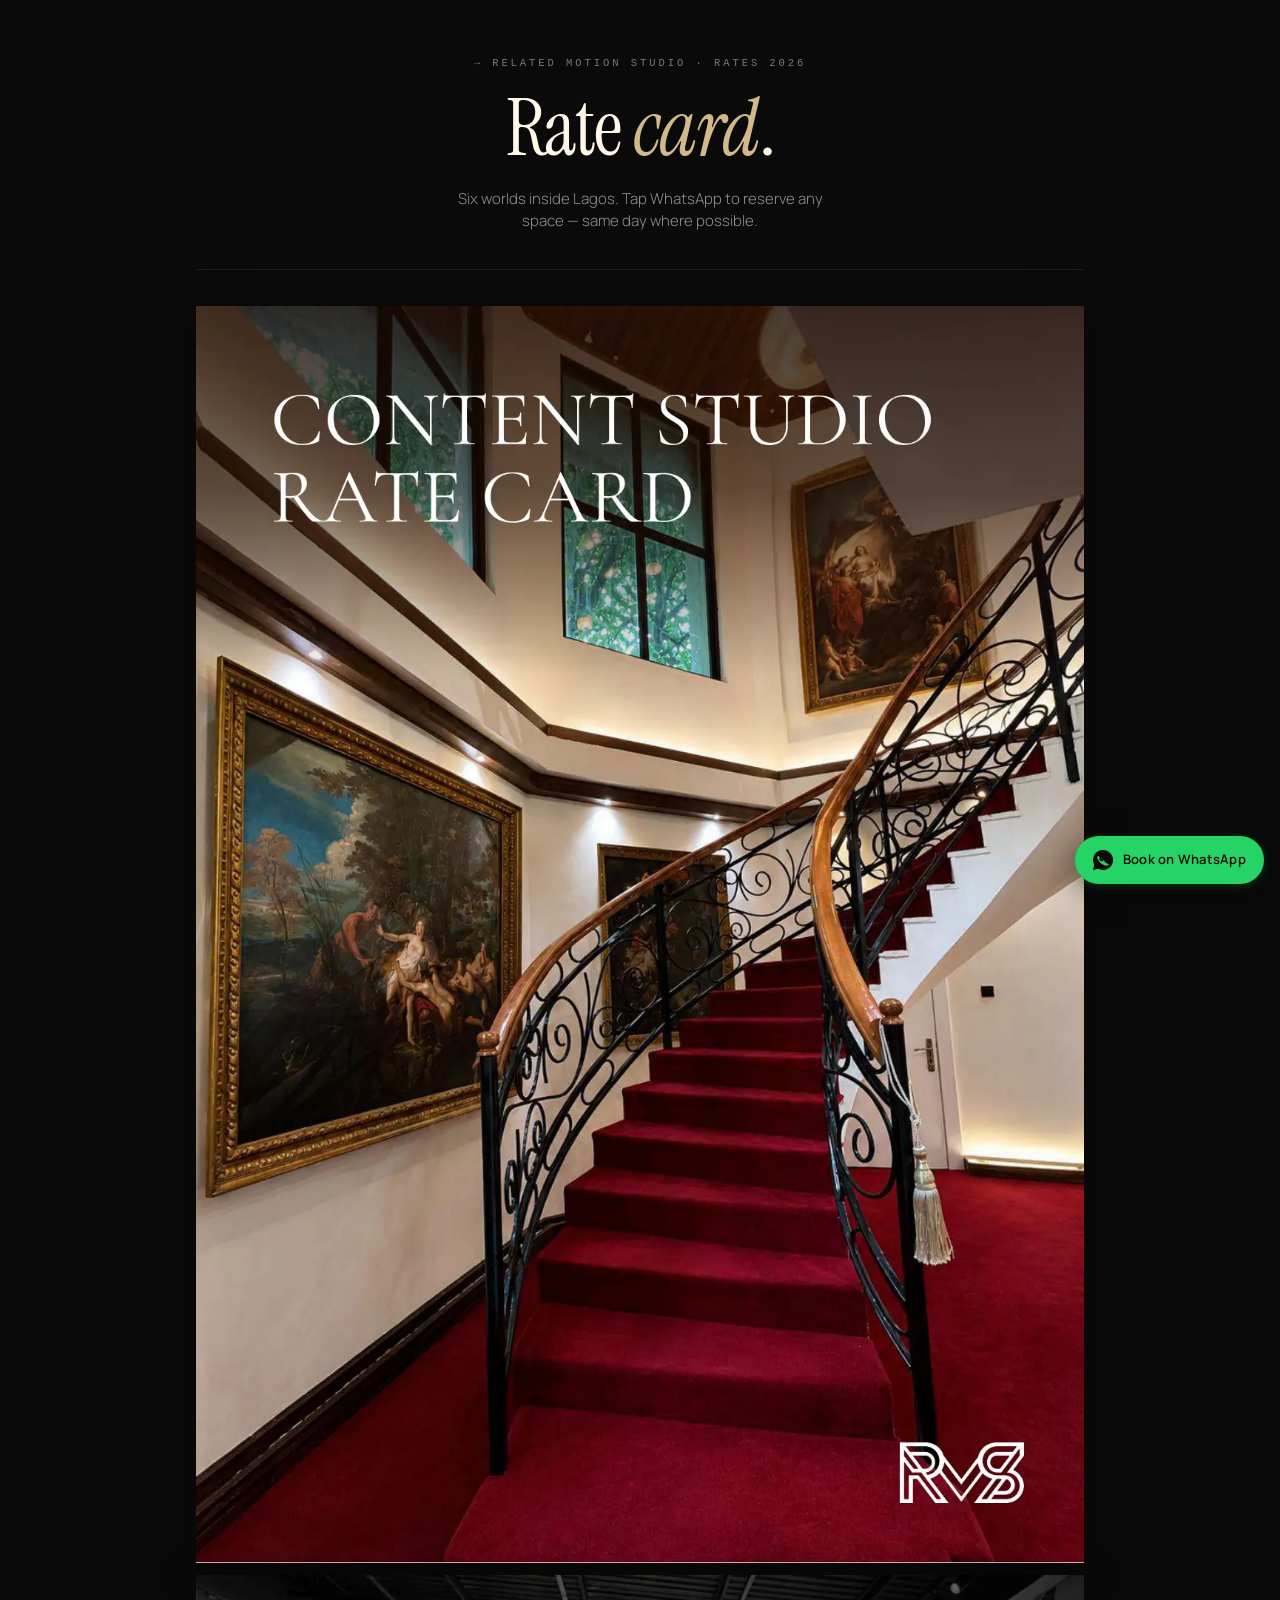
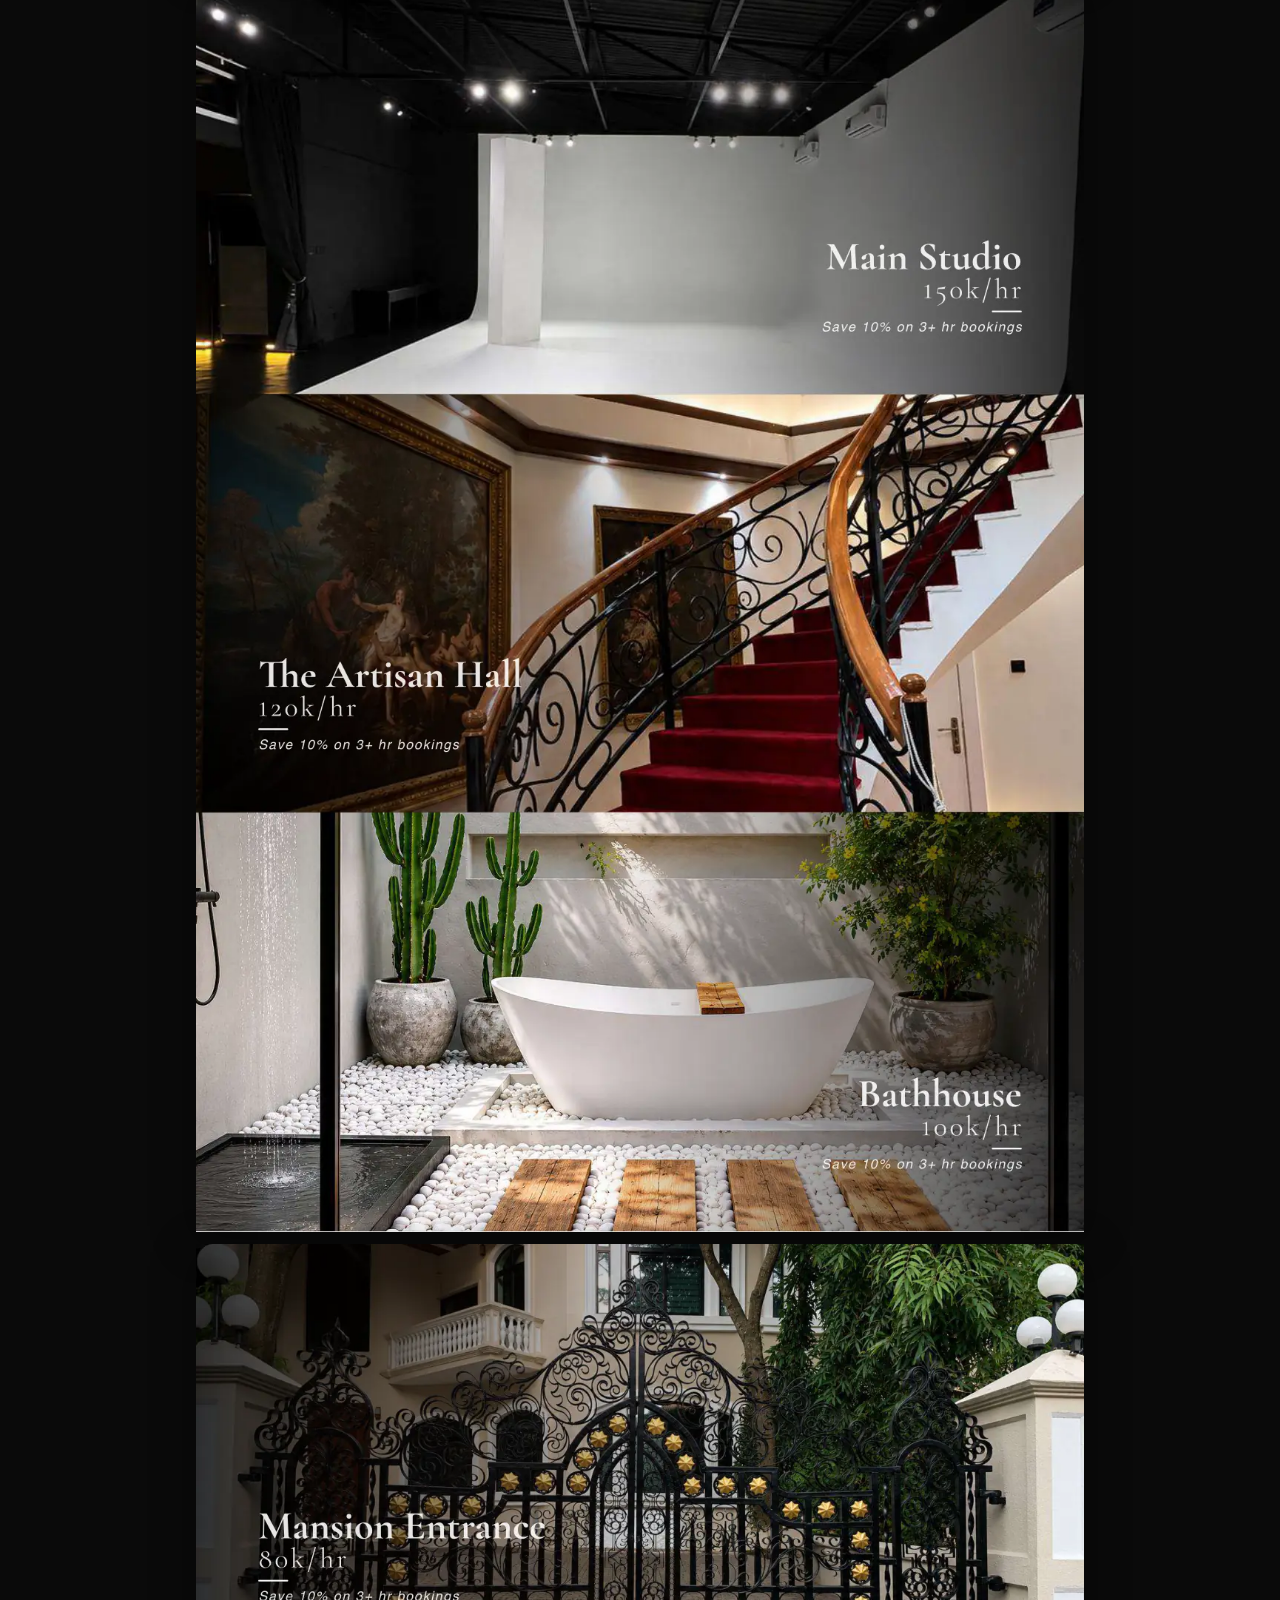
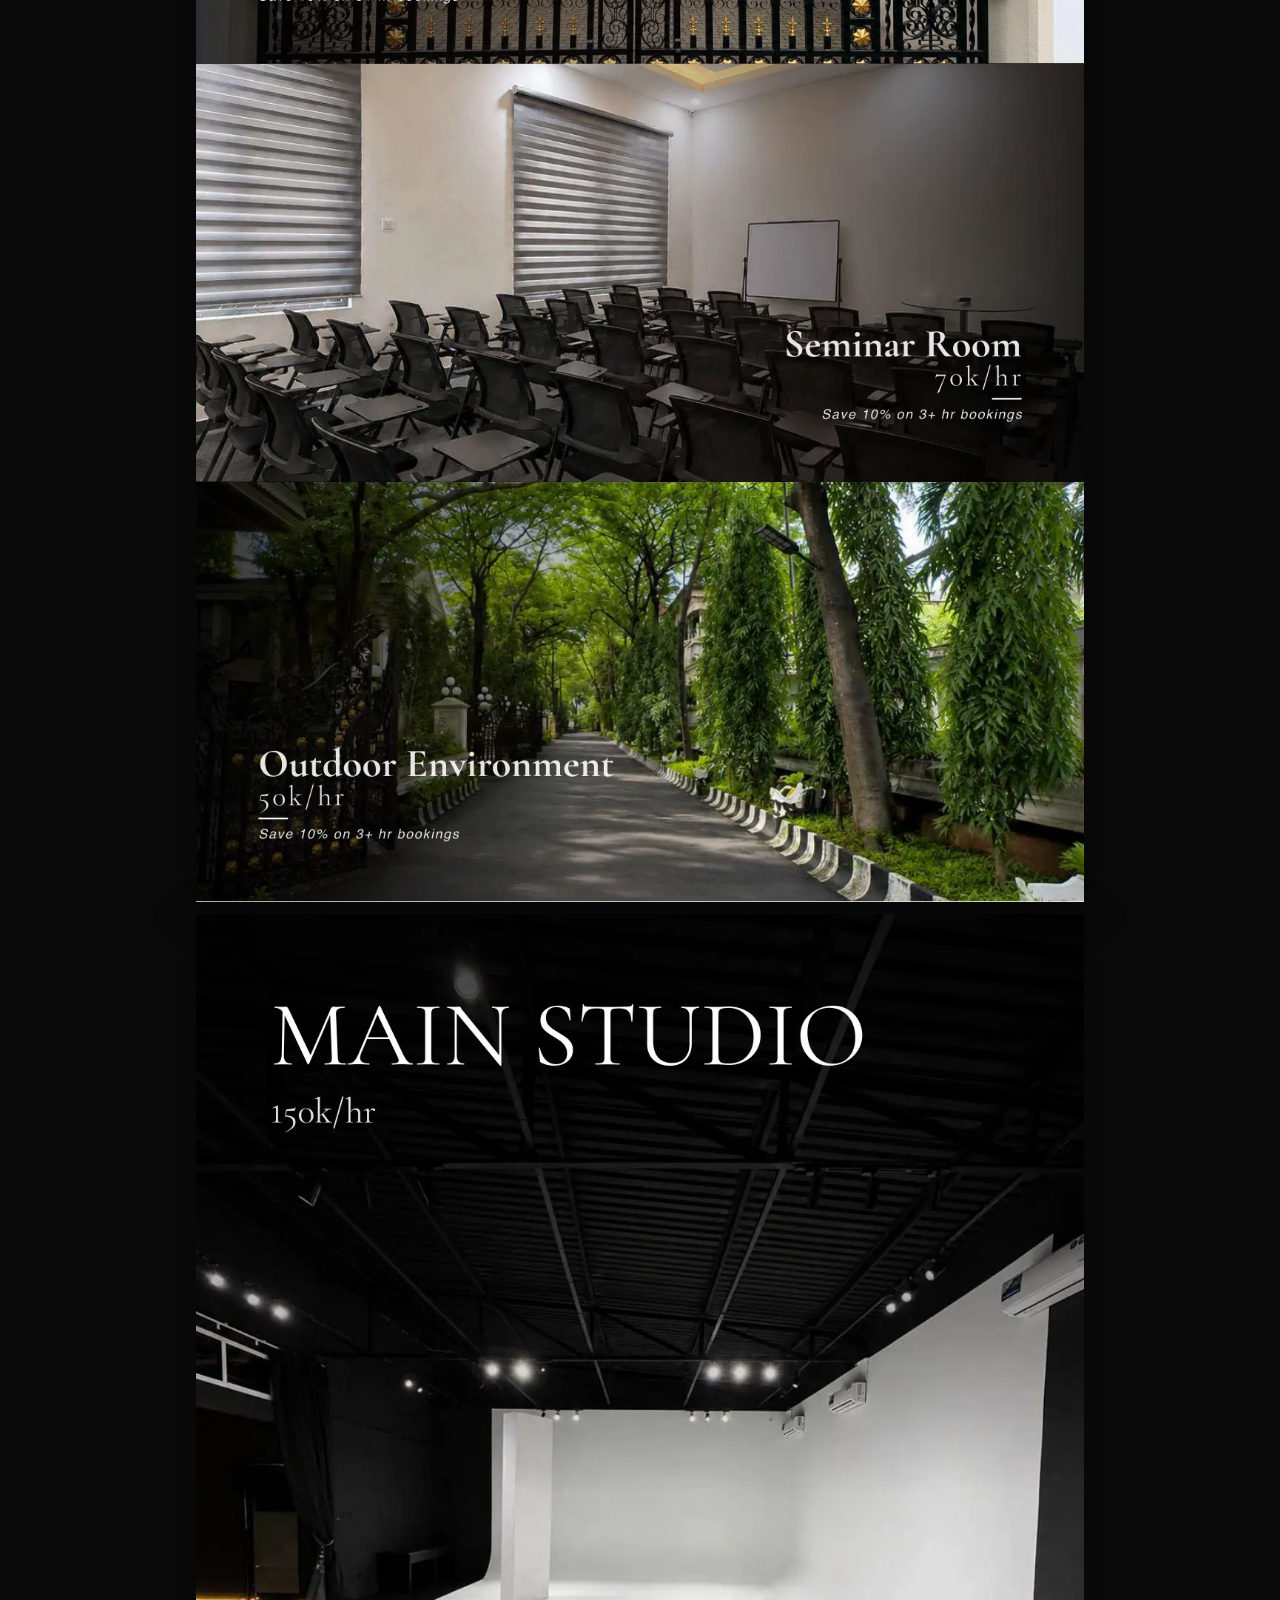
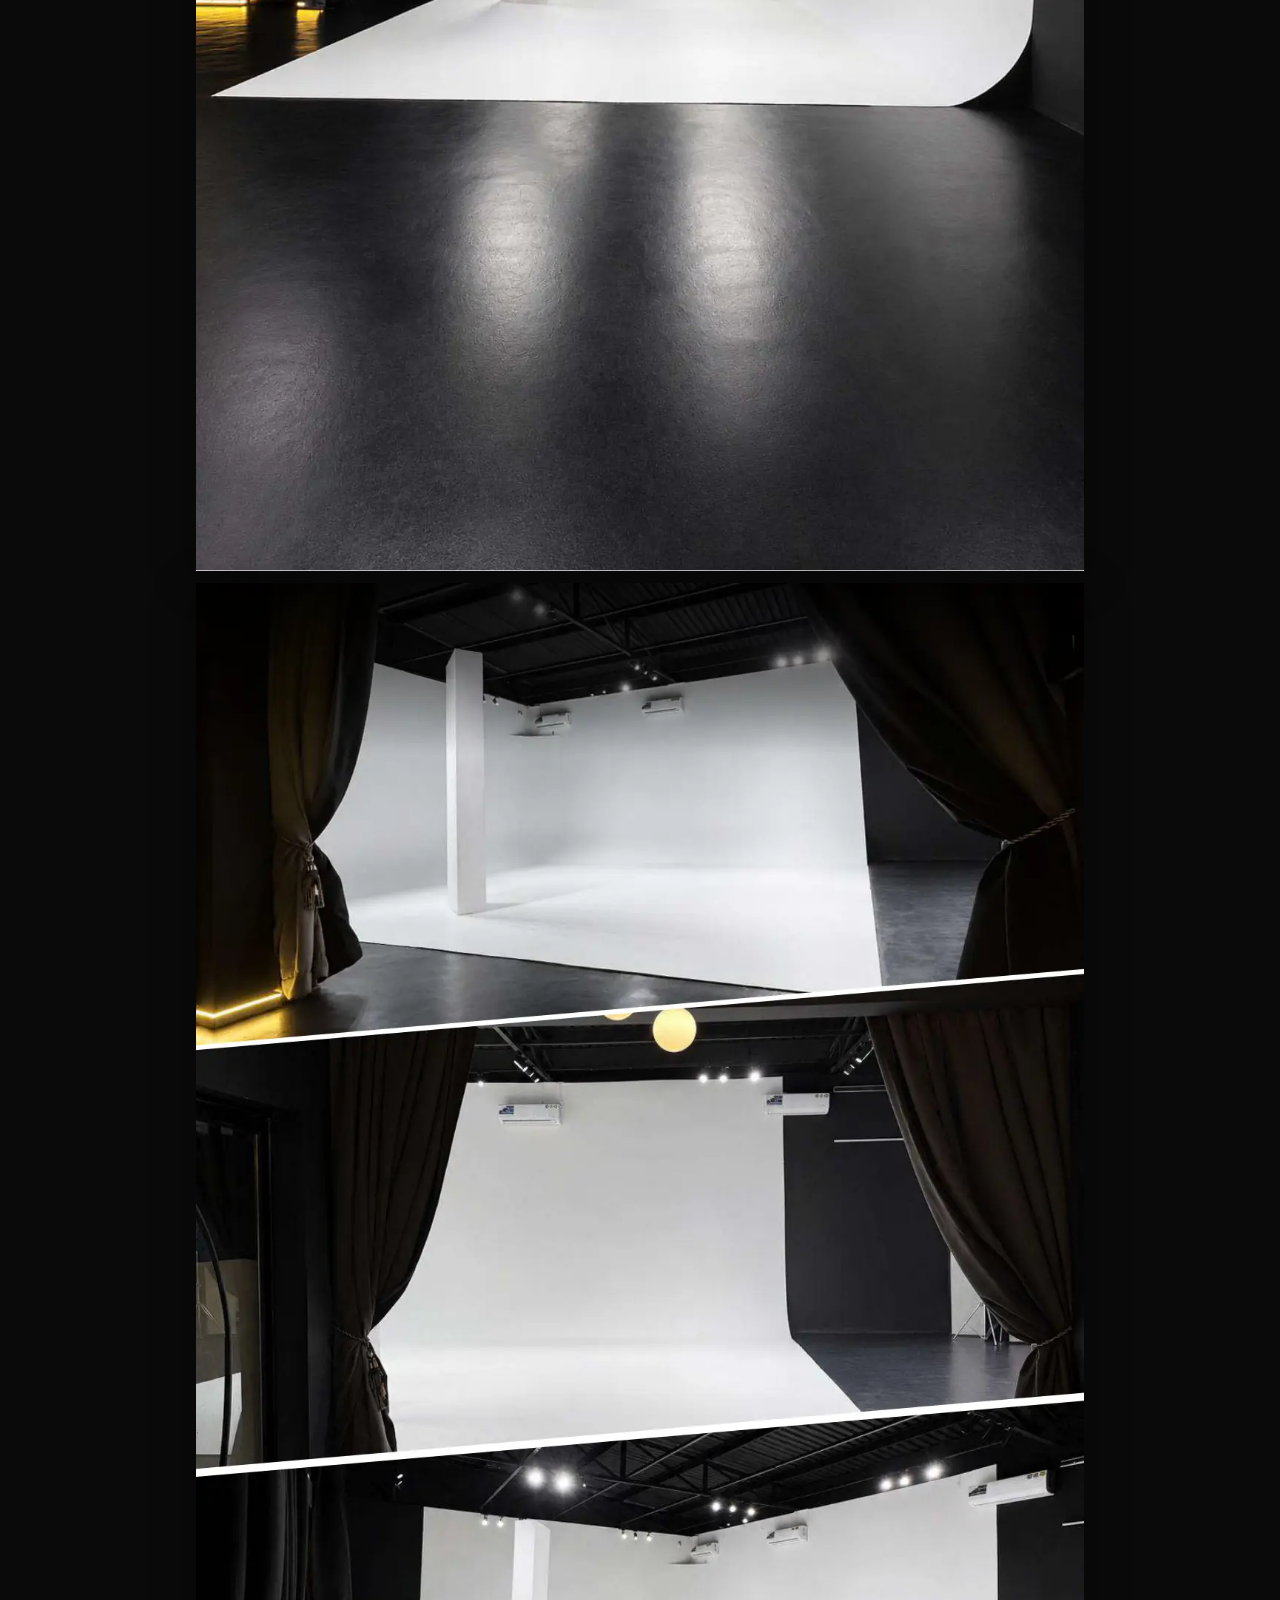
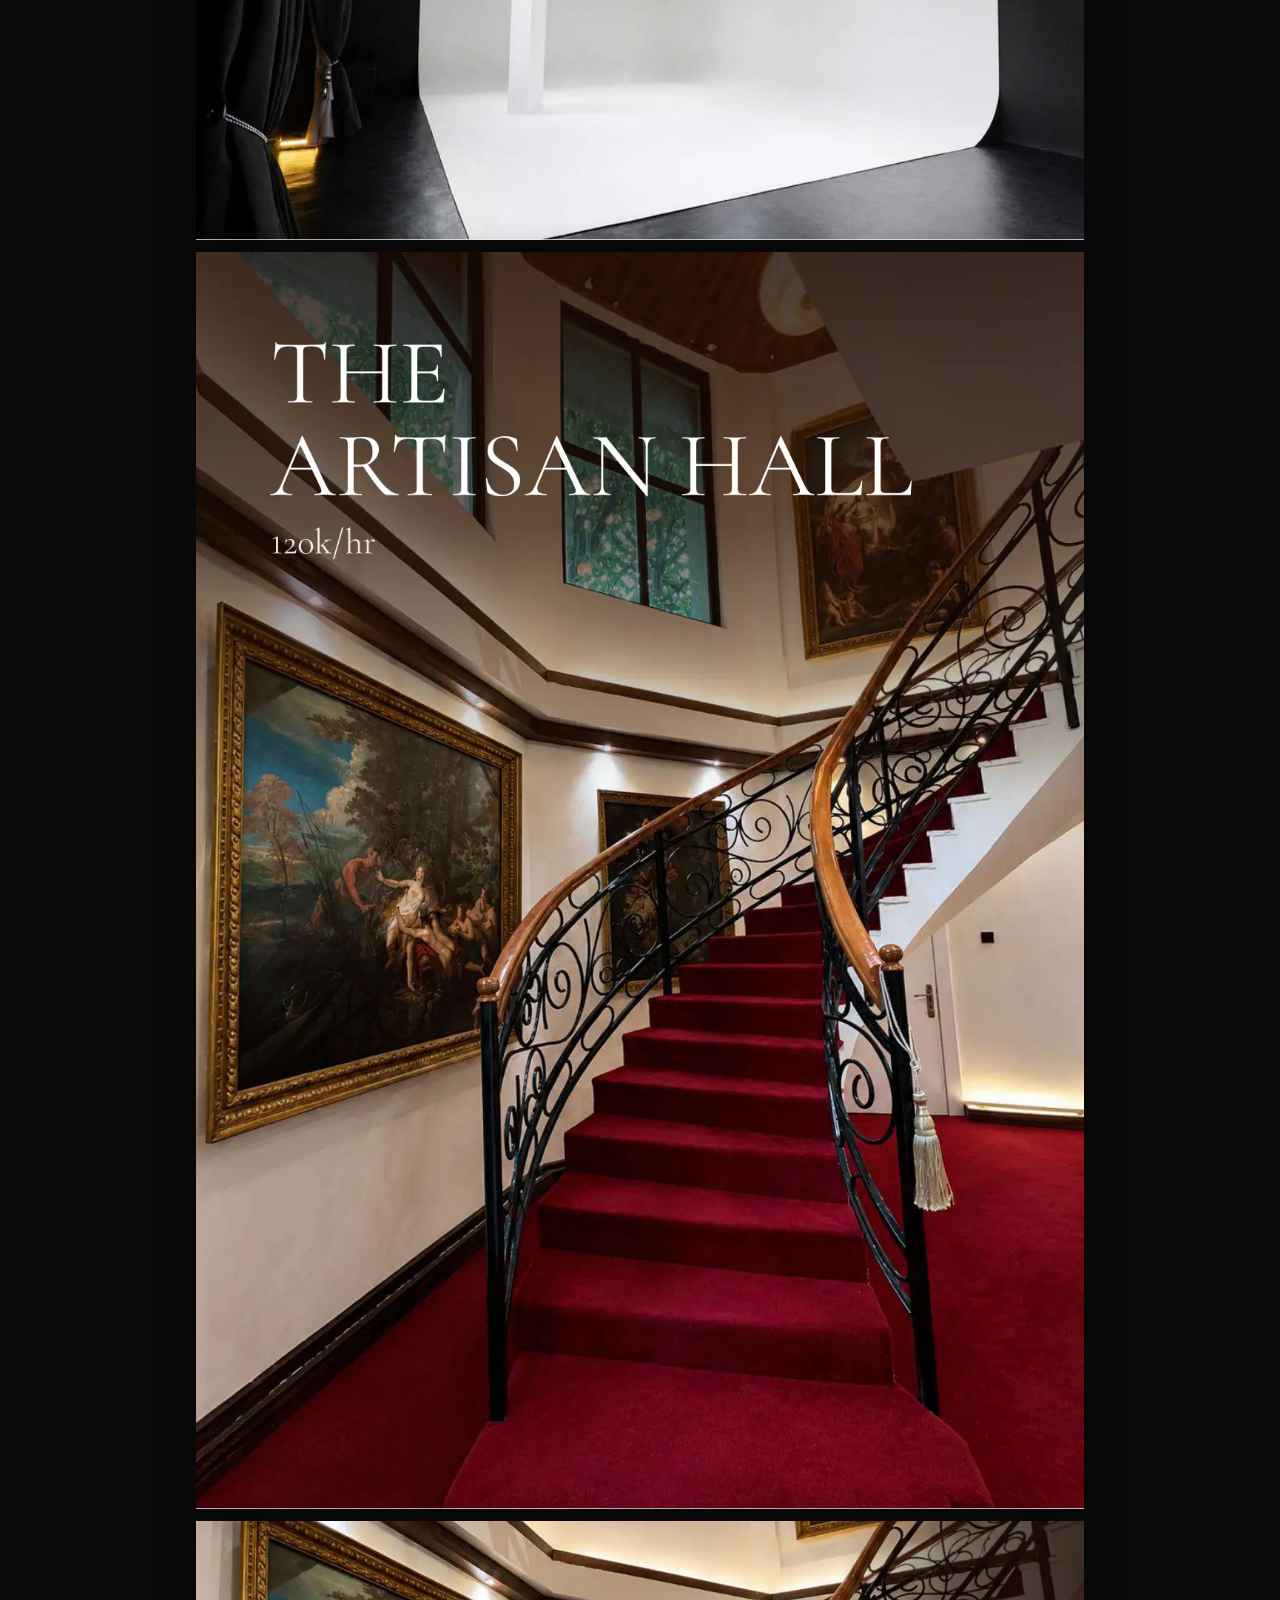
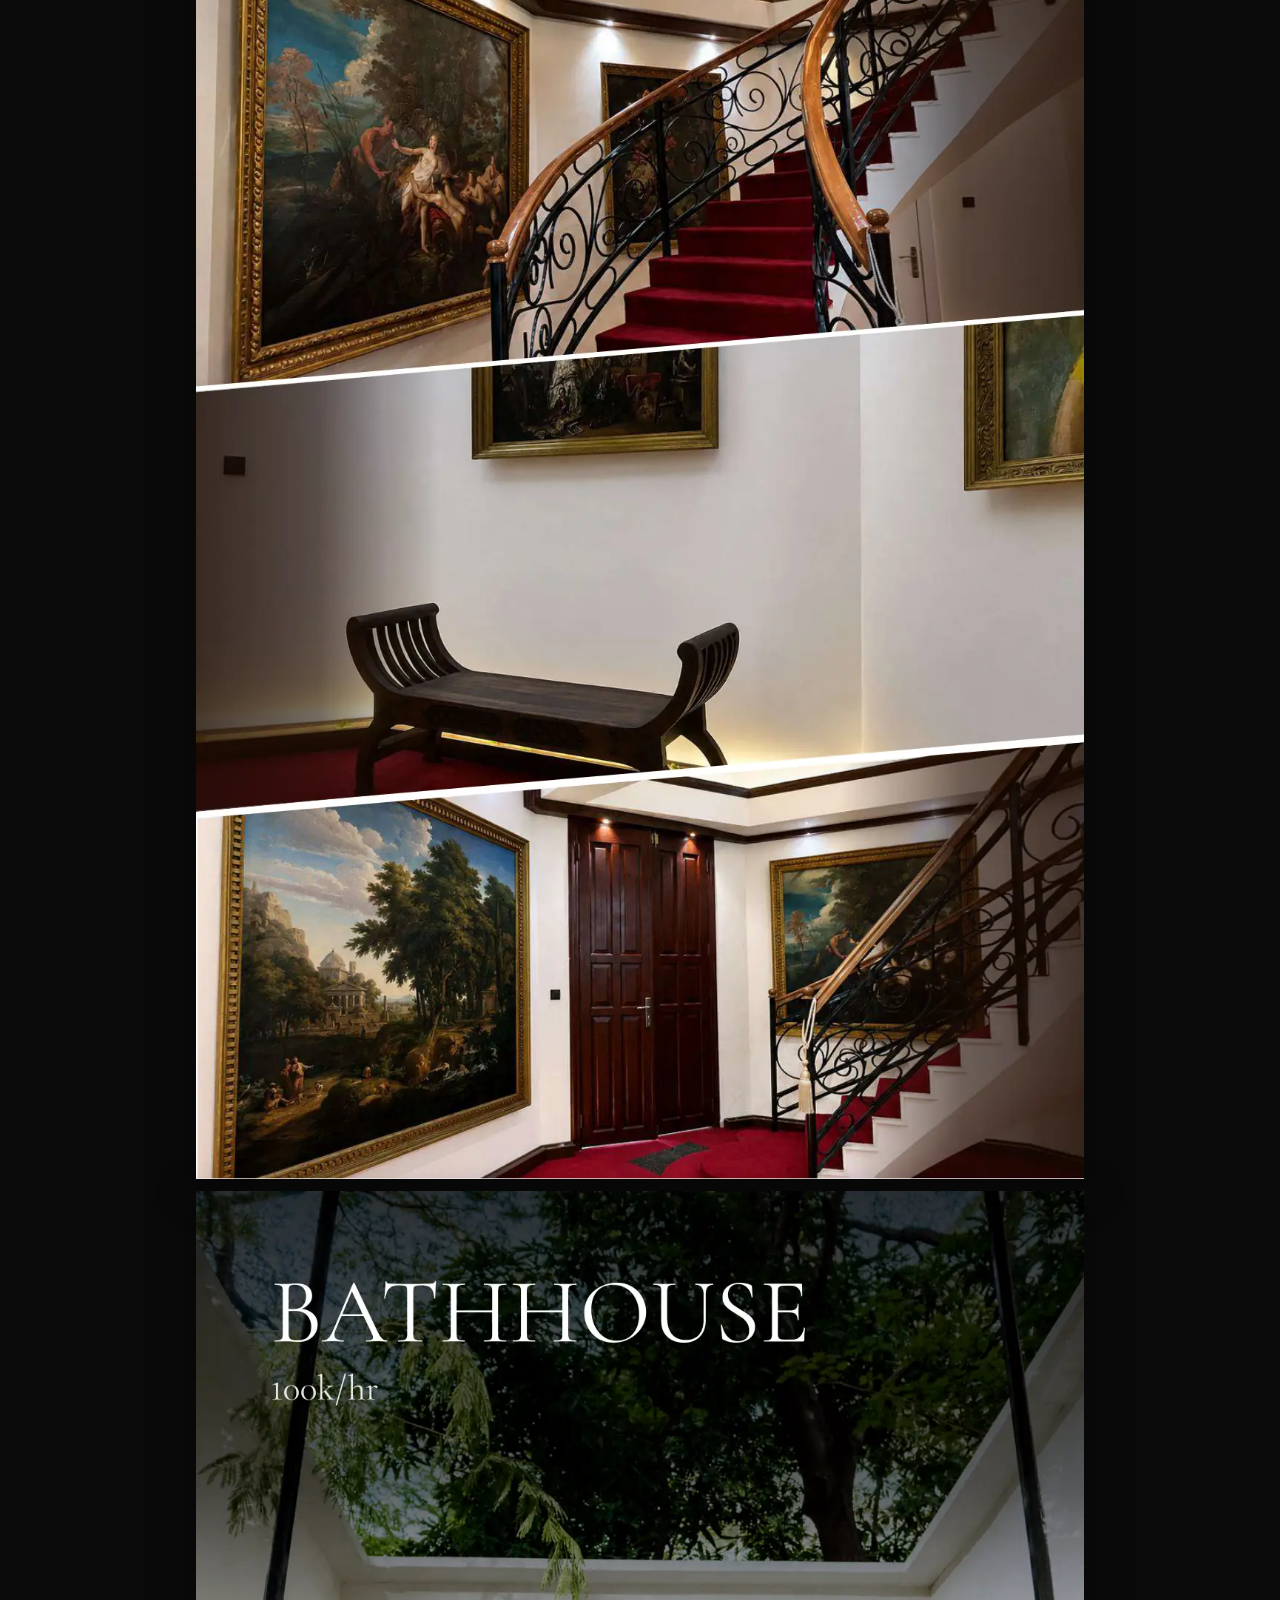
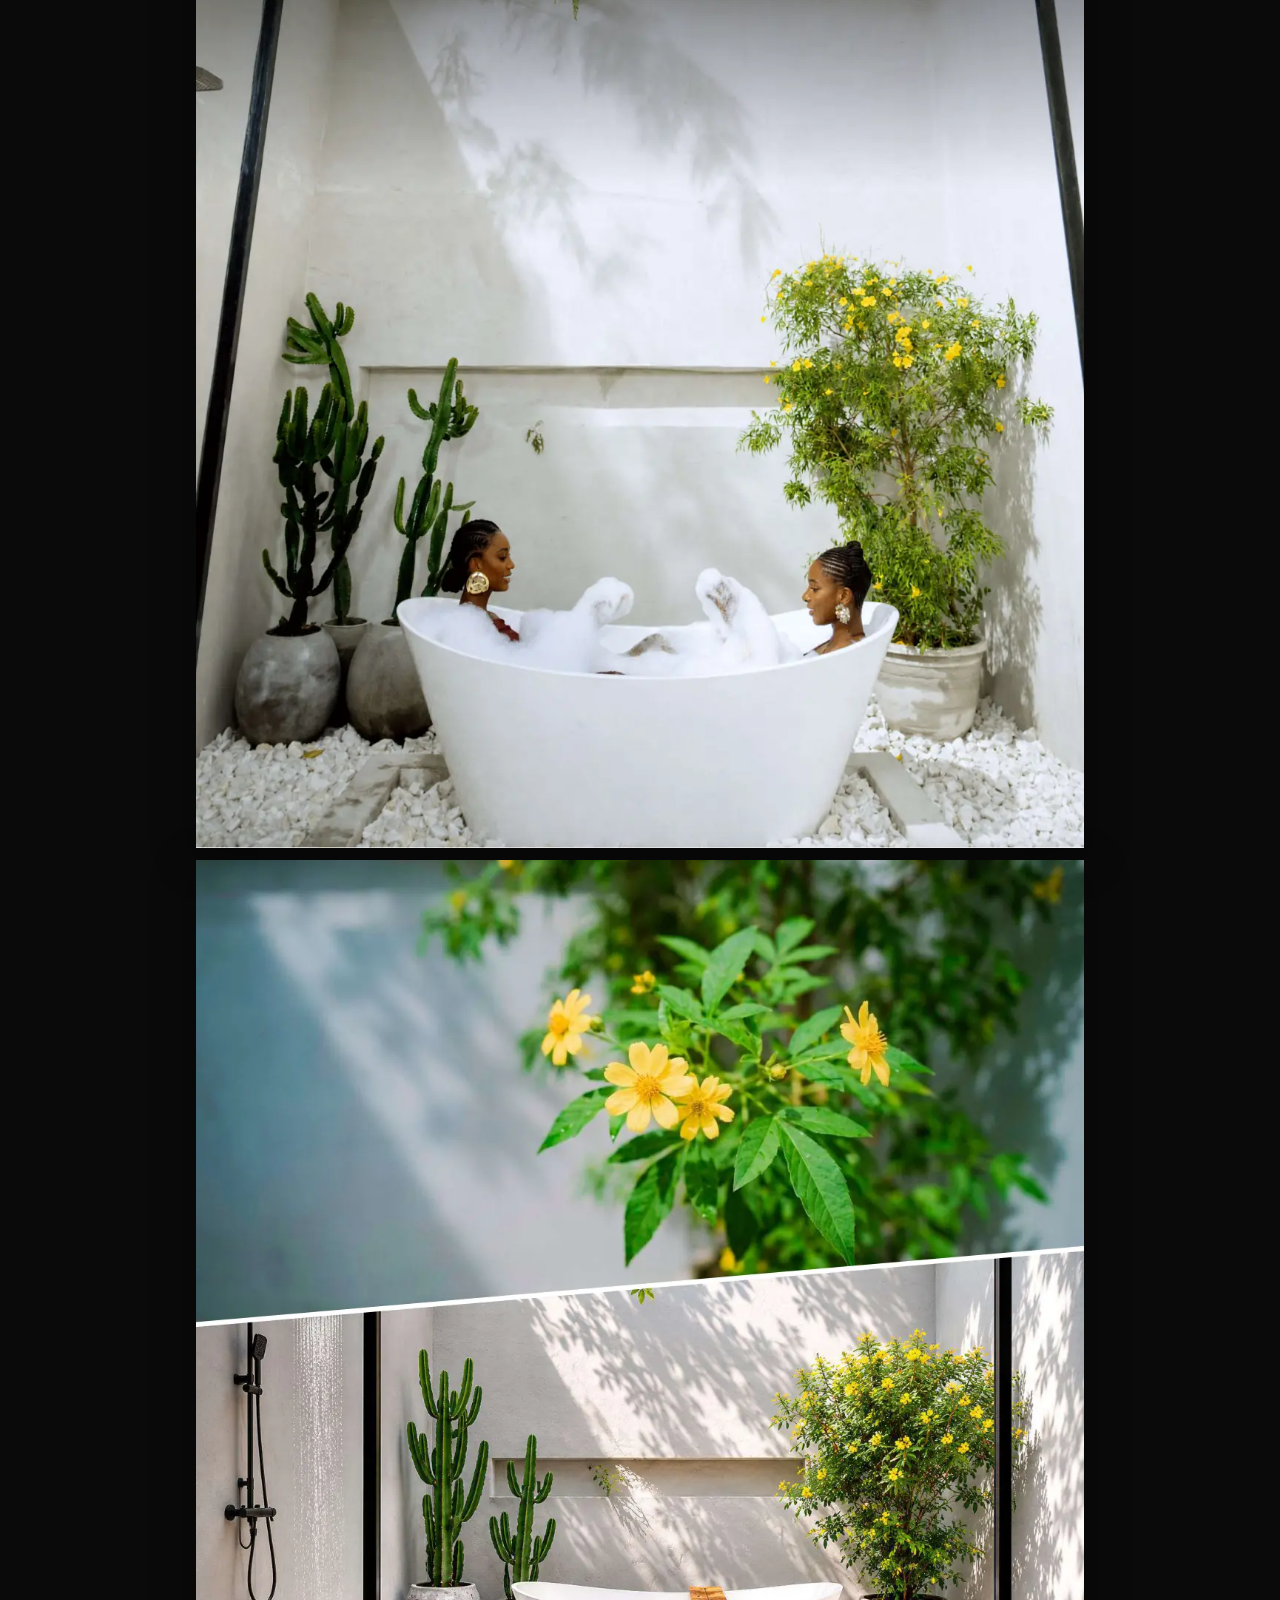
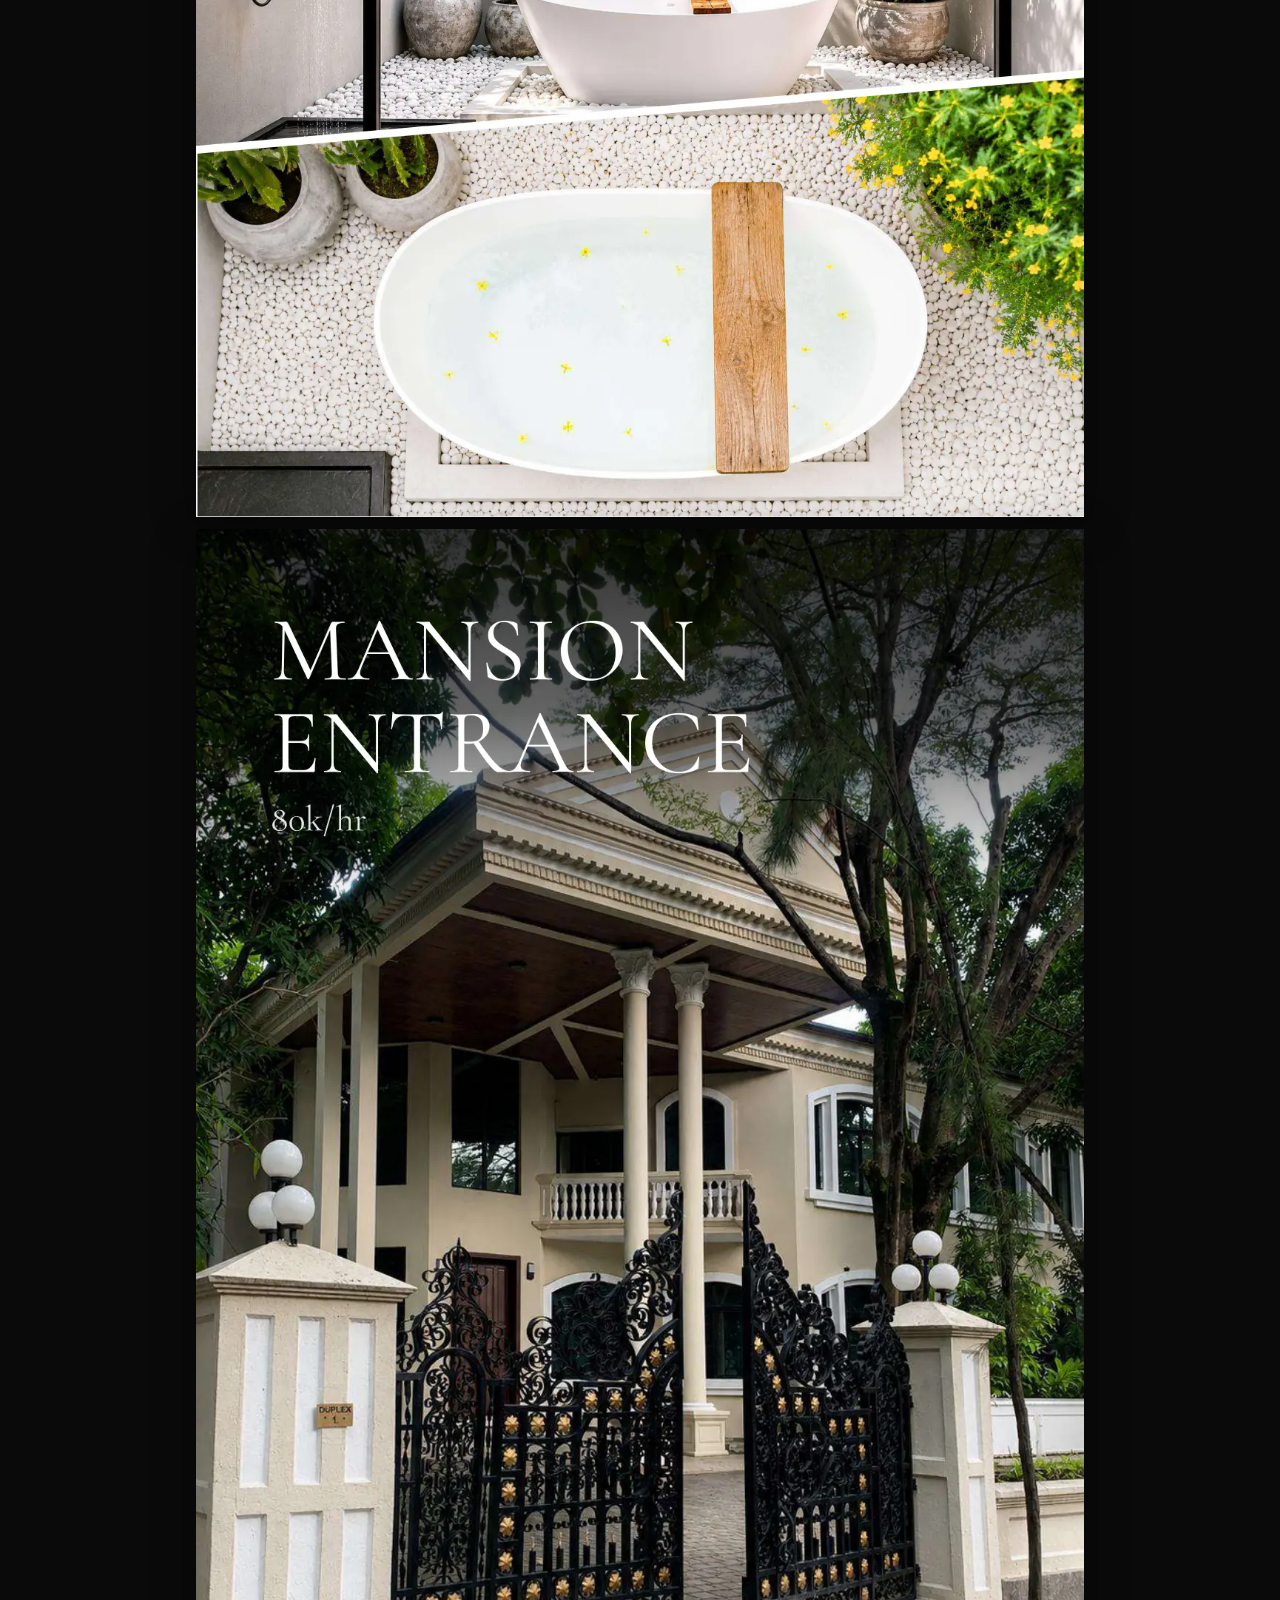
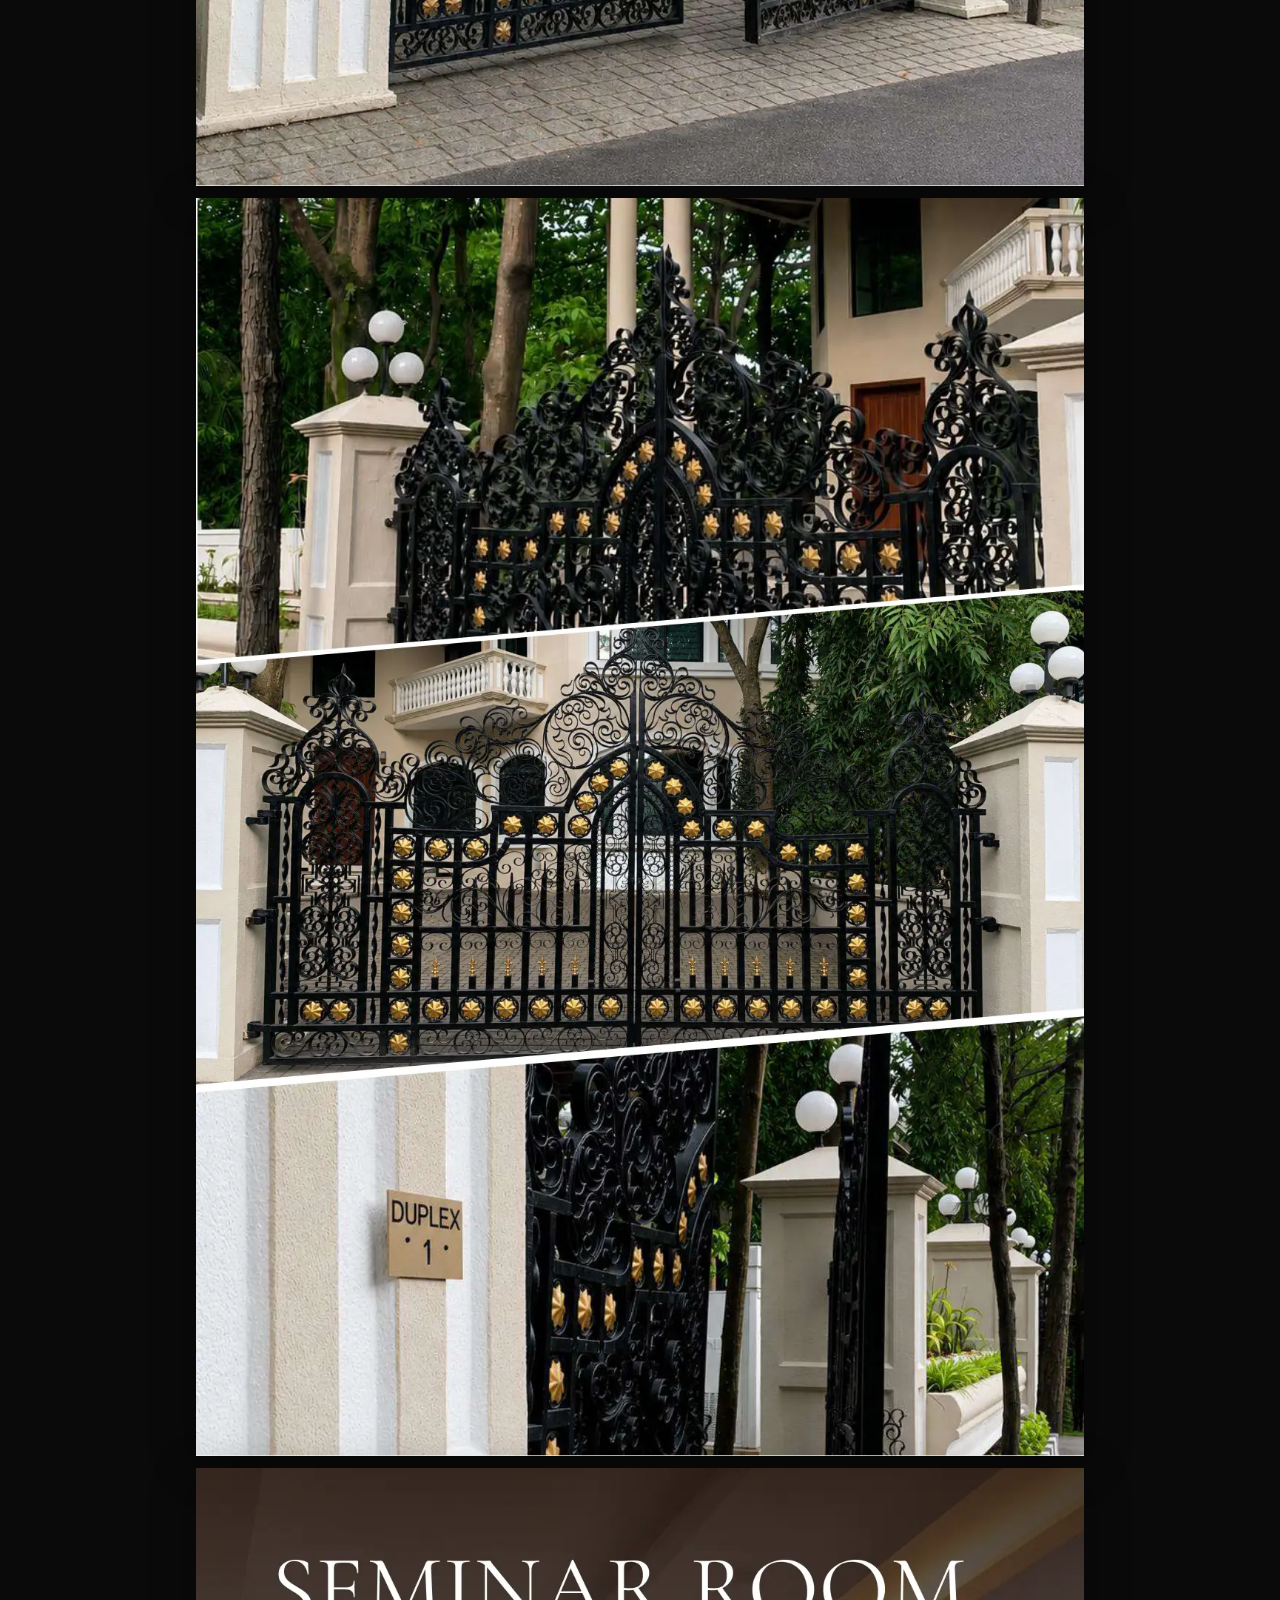
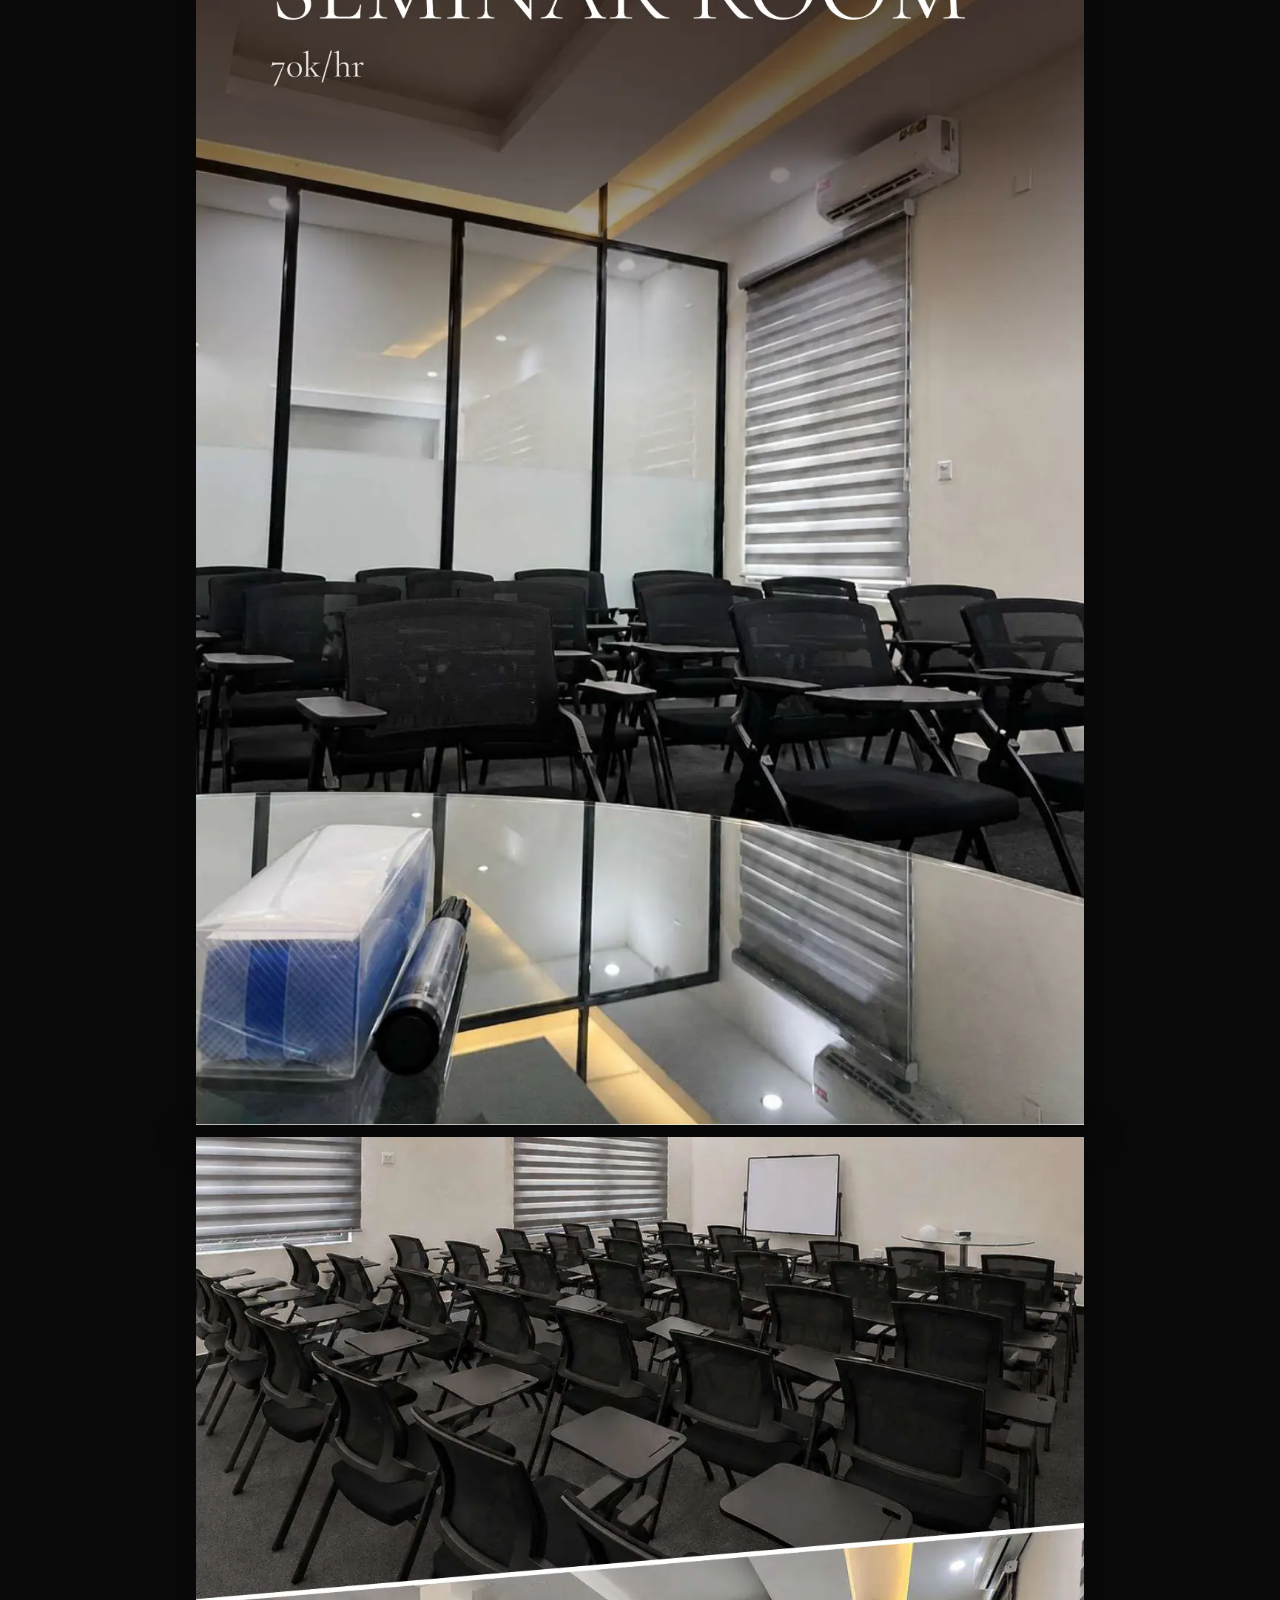
==== rates/index.html @ e78dd280 "Add /rates HTML page — fast IG-bio rate card Replace the slow 5.5 MB PDF tap-experience with a prope" ====
<!doctype html>
<html lang="en">
<head>
  <meta charset="utf-8" />
  <meta name="viewport" content="width=device-width, initial-scale=1, viewport-fit=cover" />
  <title>Rate Card · Related Motion Studio</title>
  <meta name="description" content="Booking rates for Related Motion Studio — six worlds inside Lagos. WhatsApp to reserve." />
  <meta name="theme-color" content="#0a0a0a" />

  <meta property="og:title" content="Rate Card · Related Motion Studio" />
  <meta property="og:description" content="Six worlds inside Lagos. WhatsApp to book any space." />
  <meta property="og:image" content="https://relatedmotionstudios.com/rates/page-01.webp" />
  <meta property="og:url" content="https://relatedmotionstudios.com/rates/" />
  <meta property="og:type" content="website" />

  <link rel="preconnect" href="https://fonts.googleapis.com" />
  <link rel="preconnect" href="https://fonts.gstatic.com" crossorigin />
  <link href="https://fonts.googleapis.com/css2?family=Instrument+Serif:ital@0;1&family=Manrope:wght@300;400;500;600&display=swap" rel="stylesheet" />
  <link rel="preload" as="image" href="page-01.webp" />

  <style>
    * { box-sizing: border-box; }
    html, body { margin: 0; padding: 0; }
    body {
      background: #0a0a0a; color: #FFF7E8;
      font-family: 'Manrope', system-ui, sans-serif;
      font-weight: 300; line-height: 1.5;
      -webkit-font-smoothing: antialiased;
      text-rendering: optimizeLegibility;
      min-height: 100vh;
    }
    .container { max-width: 920px; margin: 0 auto; padding: 0 16px; }

    .header {
      padding: 56px 16px 36px; text-align: center;
      border-bottom: 1px solid rgba(255,255,255,0.08);
    }
    .eyebrow {
      font-family: monospace; font-size: 10.5px; letter-spacing: 0.28em;
      text-transform: uppercase; color: rgba(255,255,255,0.45); margin-bottom: 16px;
    }
    .h1 {
      font-family: 'Instrument Serif', serif; font-weight: 400;
      font-size: clamp(44px, 9vw, 80px); line-height: 1;
      letter-spacing: -0.02em; margin: 0;
    }
    .h1 em { font-style: italic; color: #D3B88A; }
    .sub { color: rgba(255,255,255,0.55); font-size: 15px; margin: 20px auto 0; max-width: 44ch; }

    .pages { display: flex; flex-direction: column; gap: 12px; padding: 36px 0; }
    .pages img {
      display: block; width: 100%; height: auto;
      background: #1a1a1a;
      box-shadow: 0 8px 40px rgba(0,0,0,0.4);
    }

    .bottom-cta {
      padding: 56px 16px 100px; text-align: center;
      border-top: 1px solid rgba(255,255,255,0.08);
    }
    .bottom-cta .h2 {
      font-family: 'Instrument Serif', serif; font-weight: 400;
      font-size: clamp(28px, 6vw, 44px); line-height: 1.1;
      letter-spacing: -0.01em; margin: 0 0 14px;
    }
    .bottom-cta .h2 em { font-style: italic; color: #D3B88A; }
    .bottom-cta .lede {
      color: rgba(255,255,255,0.55); font-size: 14px;
      max-width: 44ch; margin: 0 auto 28px;
    }
    .btn-row { display: flex; gap: 12px; justify-content: center; flex-wrap: wrap; }
    .btn {
      display: inline-flex; align-items: center; gap: 10px;
      padding: 14px 22px; font-family: monospace;
      font-size: 12px; letter-spacing: 0.22em; text-transform: uppercase;
      text-decoration: none; border: 1px solid rgba(255,255,255,0.6);
      color: #FFF7E8; background: transparent;
      transition: background .25s ease, color .25s ease, border-color .25s ease;
    }
    .btn:hover { background: #D3B88A; color: #0a0a0a; border-color: #D3B88A; }
    .btn.primary { background: #25D366; border-color: #25D366; color: #0a0a0a; }
    .btn.primary:hover { background: #1ebd5b; border-color: #1ebd5b; }
    .btn svg { display: block; }

    .wa-float {
      position: fixed; right: 16px; bottom: 16px; z-index: 50;
      display: flex; align-items: center; gap: 10px;
      padding: 14px 18px; background: #25D366; color: #0a0a0a;
      border-radius: 999px; font-family: 'Manrope', sans-serif;
      font-size: 13px; font-weight: 600; letter-spacing: 0.02em;
      text-decoration: none;
      box-shadow: 0 8px 32px rgba(0,0,0,0.5), 0 2px 8px rgba(37,211,102,0.3);
      transition: transform .25s ease, box-shadow .25s ease;
    }
    .wa-float:hover {
      transform: translateY(-2px);
      box-shadow: 0 12px 40px rgba(0,0,0,0.5), 0 4px 12px rgba(37,211,102,0.4);
    }
    .wa-float svg { display: block; }
    .wa-float .lbl-short { display: none; }
    @media (max-width: 480px) {
      .wa-float { padding: 12px 16px; bottom: 12px; right: 12px; }
      .wa-float .lbl-full { display: none; }
      .wa-float .lbl-short { display: inline; }
    }

    .footer {
      padding: 24px 16px 32px; text-align: center;
      font-family: monospace; font-size: 10.5px;
      letter-spacing: 0.22em; text-transform: uppercase;
      color: rgba(255,255,255,0.35);
    }
    .footer a { color: rgba(255,255,255,0.55); text-decoration: none; }
    .footer a:hover { color: #FFF7E8; }
  </style>
</head>
<body>

  <div class="container">

    <header class="header">
      <div class="eyebrow">→ Related Motion Studio · Rates 2026</div>
      <h1 class="h1">Rate <em>card</em>.</h1>
      <p class="sub">Six worlds inside Lagos. Tap WhatsApp to reserve any space — same day where possible.</p>
    </header>

    <section class="pages" aria-label="Rate card pages">
      <img src="page-01.webp" alt="Rate card cover" loading="eager" decoding="async" fetchpriority="high" />
      <img src="page-02.webp" alt="Rate card page 2" loading="lazy" decoding="async" />
      <img src="page-03.webp" alt="Main Studio" loading="lazy" decoding="async" />
      <img src="page-04.webp" alt="Main Studio detail" loading="lazy" decoding="async" />
      <img src="page-05.webp" alt="The Artisan Hall" loading="lazy" decoding="async" />
      <img src="page-06.webp" alt="The Artisan Hall detail" loading="lazy" decoding="async" />
      <img src="page-07.webp" alt="Bathhouse" loading="lazy" decoding="async" />
      <img src="page-08.webp" alt="Bathhouse detail" loading="lazy" decoding="async" />
      <img src="page-09.webp" alt="Mansion Entrance" loading="lazy" decoding="async" />
      <img src="page-10.webp" alt="Mansion Entrance detail" loading="lazy" decoding="async" />
      <img src="page-11.webp" alt="Seminar Room" loading="lazy" decoding="async" />
      <img src="page-12.webp" alt="Seminar Room detail" loading="lazy" decoding="async" />
      <img src="page-13.webp" alt="Outdoor Environment" loading="lazy" decoding="async" />
      <img src="page-14.webp" alt="Outdoor Environment detail" loading="lazy" decoding="async" />
      <img src="page-15.webp" alt="Rate card page 15" loading="lazy" decoding="async" />
      <img src="page-16.webp" alt="Rate card page 16" loading="lazy" decoding="async" />
    </section>

    <section class="bottom-cta">
      <h2 class="h2">Ready when you are. <em>Same day.</em></h2>
      <p class="lede">No calendar slot-picking. Tap WhatsApp, tell us the date, we confirm within hours with a hold and quote.</p>
      <div class="btn-row">
        <a class="btn primary" href="https://wa.me/2348154812657?text=Hi%20RMS%20%E2%80%94%20I%27d%20like%20to%20book%20a%20studio." target="_blank" rel="noopener noreferrer">
          <svg width="14" height="14" viewBox="0 0 16 16" fill="currentColor" aria-hidden="true"><path d="M8 0a8 8 0 0 0-7.05 11.79L0 16l4.31-.93A8 8 0 1 0 8 0Zm4.7 11.34c-.2.56-1.16 1.07-1.6 1.13-.43.06-.96.08-1.55-.1a13.7 13.7 0 0 1-1.4-.5A11.18 11.18 0 0 1 3.96 7.7c-.32-.55-.56-1.34-.55-1.86 0-.53.27-.78.4-.89.13-.1.27-.13.36-.13.1 0 .2 0 .29.01.09 0 .22-.04.35.27.13.31.45 1.07.49 1.15.04.08.06.18.01.28-.05.1-.07.15-.15.24-.08.09-.16.2-.23.27-.08.07-.16.16-.07.31.09.16.4.66.85 1.07.59.52 1.08.69 1.24.77.16.07.25.06.34-.04.09-.1.4-.47.5-.62.1-.16.21-.13.35-.08.14.05.91.43 1.07.51.16.08.26.12.3.18.04.06.04.36-.16.71Z"/></svg>
          <span>WhatsApp to book</span>
        </a>
        <a class="btn" href="../Studio.html?open=book">Book the studio →</a>
        <a class="btn" href="../rate-card.pdf" download>Download PDF</a>
      </div>
    </section>

    <footer class="footer">
      © 2026 Related Motion Studio · <a href="../index.html">Home</a> · <a href="https://wa.me/2348154812657" target="_blank" rel="noopener noreferrer">+234 815 481 2657</a>
    </footer>

  </div>

  <a class="wa-float" href="https://wa.me/2348154812657?text=Hi%20RMS%20%E2%80%94%20I%27d%20like%20to%20book%20a%20studio." target="_blank" rel="noopener noreferrer" aria-label="WhatsApp Related Motion Studio">
    <svg width="20" height="20" viewBox="0 0 16 16" fill="currentColor" aria-hidden="true"><path d="M8 0a8 8 0 0 0-7.05 11.79L0 16l4.31-.93A8 8 0 1 0 8 0Zm4.7 11.34c-.2.56-1.16 1.07-1.6 1.13-.43.06-.96.08-1.55-.1a13.7 13.7 0 0 1-1.4-.5A11.18 11.18 0 0 1 3.96 7.7c-.32-.55-.56-1.34-.55-1.86 0-.53.27-.78.4-.89.13-.1.27-.13.36-.13.1 0 .2 0 .29.01.09 0 .22-.04.35.27.13.31.45 1.07.49 1.15.04.08.06.18.01.28-.05.1-.07.15-.15.24-.08.09-.16.2-.23.27-.08.07-.16.16-.07.31.09.16.4.66.85 1.07.59.52 1.08.69 1.24.77.16.07.25.06.34-.04.09-.1.4-.47.5-.62.1-.16.21-.13.35-.08.14.05.91.43 1.07.51.16.08.26.12.3.18.04.06.04.36-.16.71Z"/></svg>
    <span class="lbl-full">Book on WhatsApp</span>
    <span class="lbl-short">Book</span>
  </a>

</body>
</html>
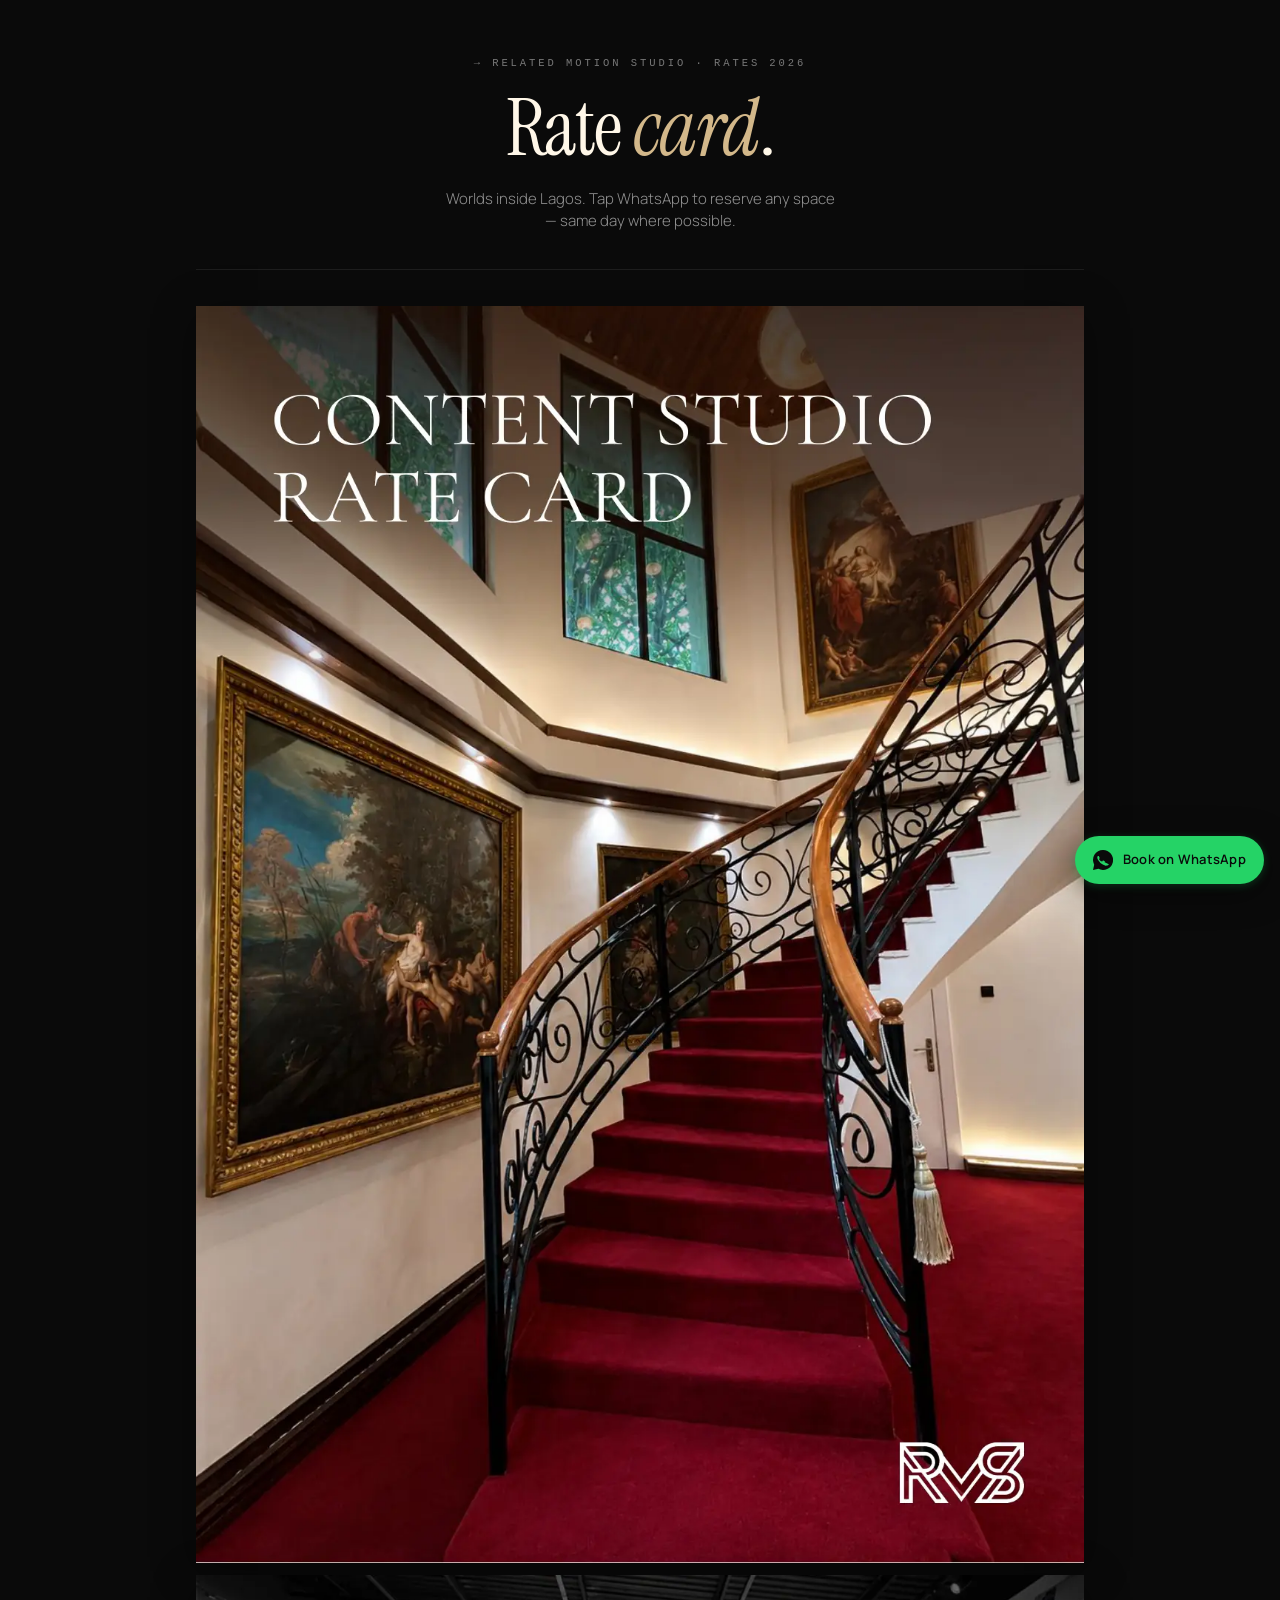
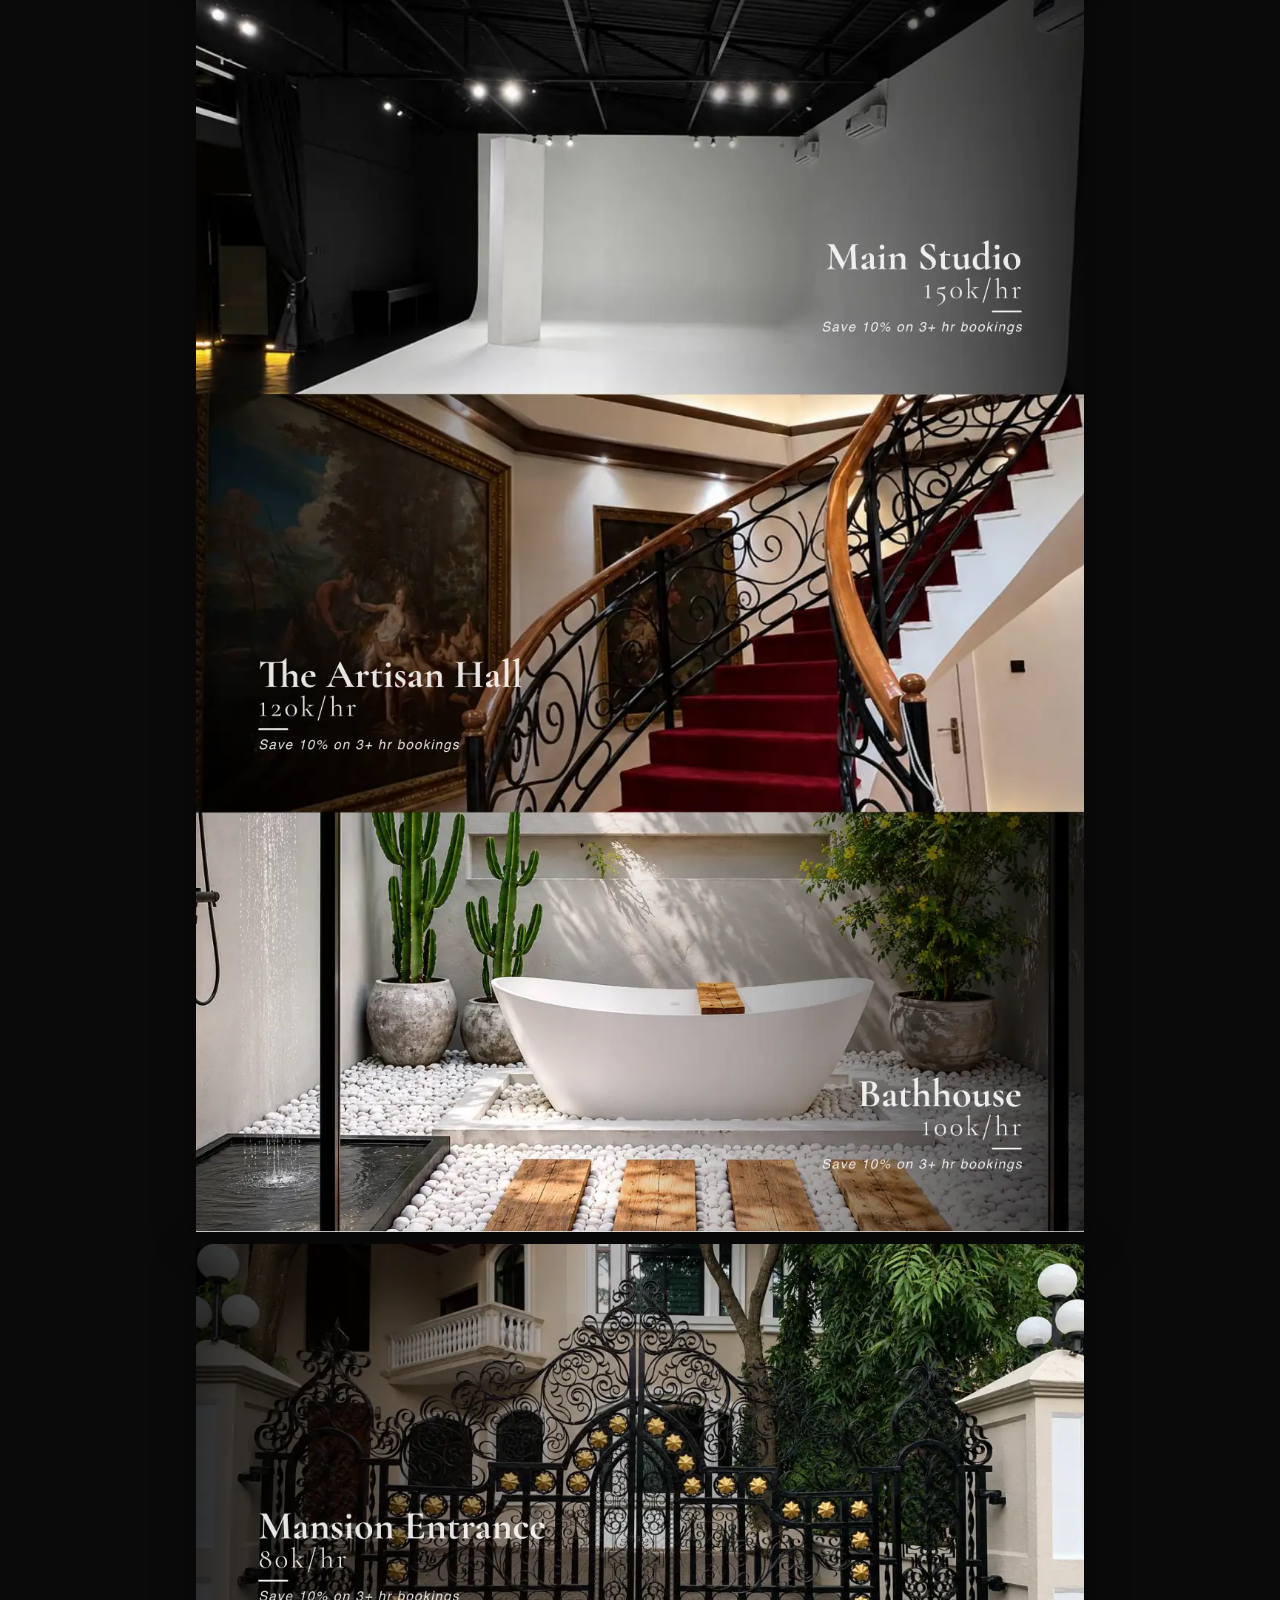
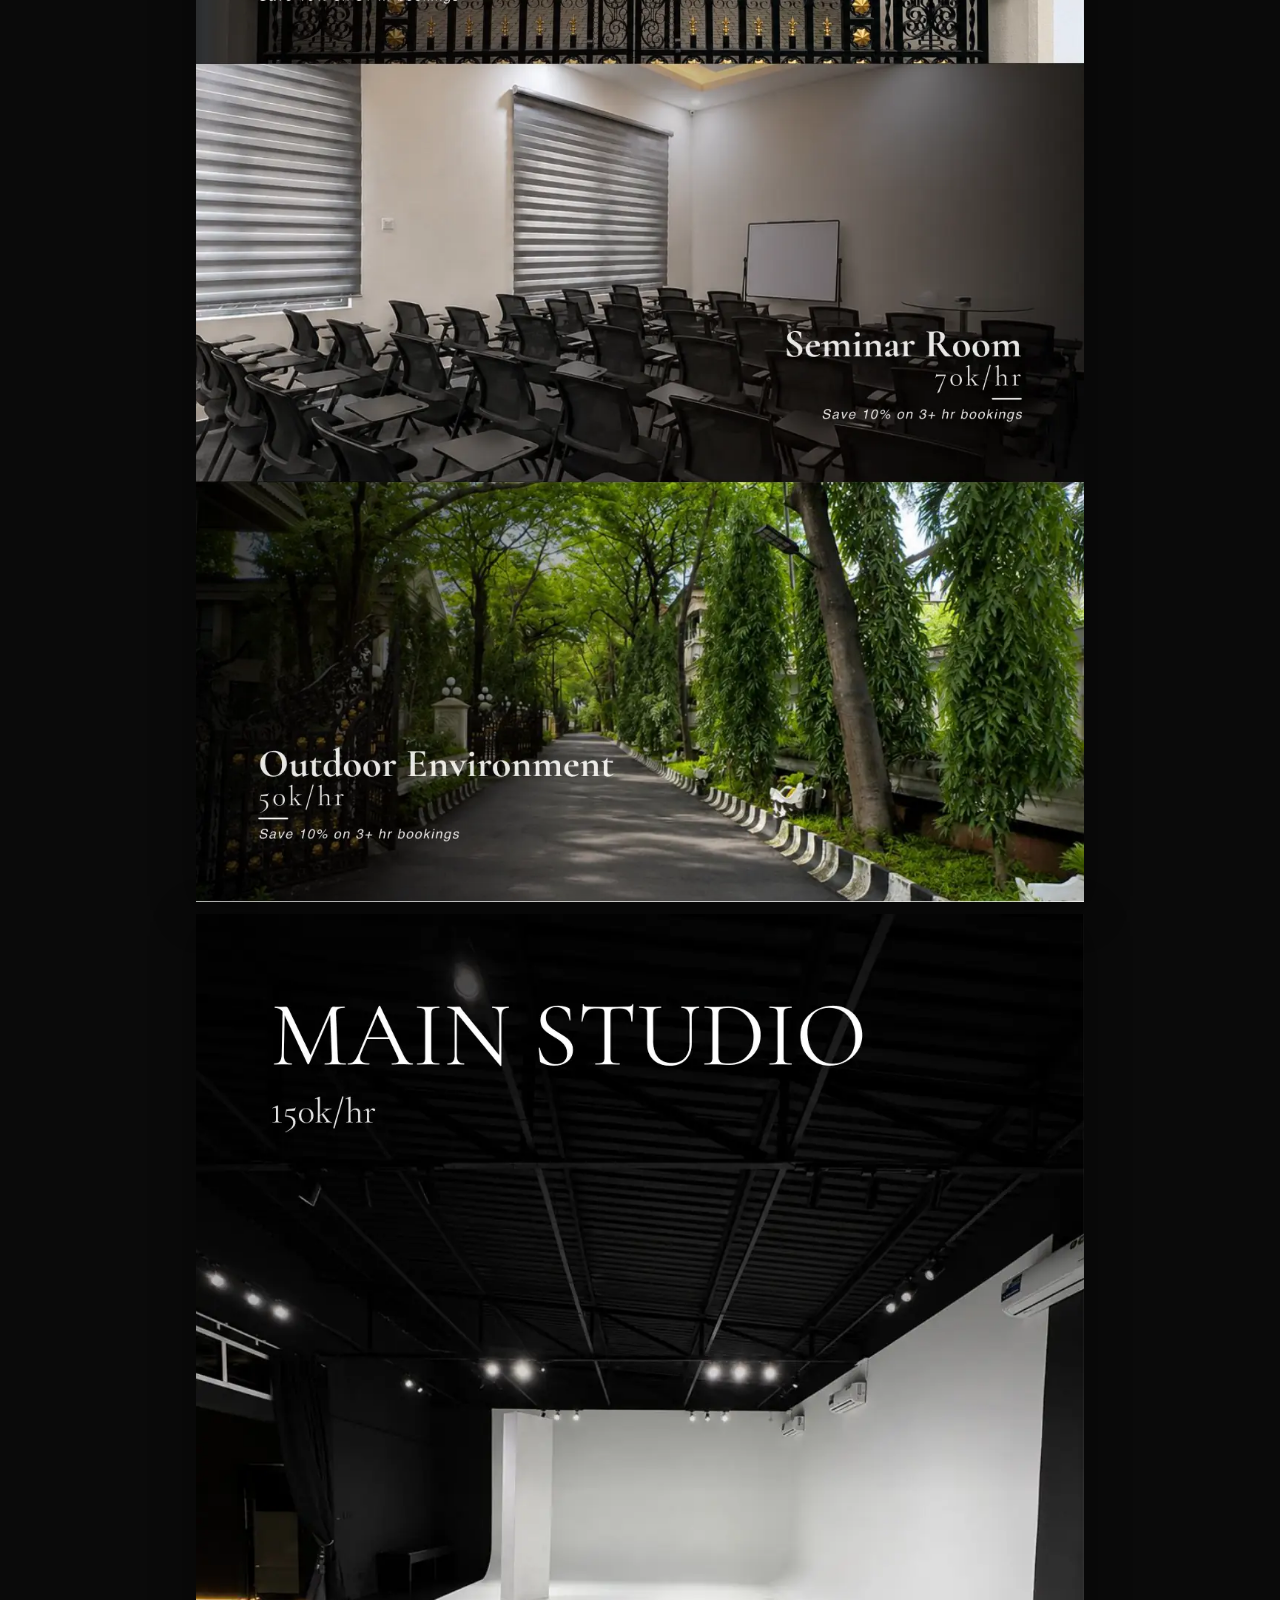
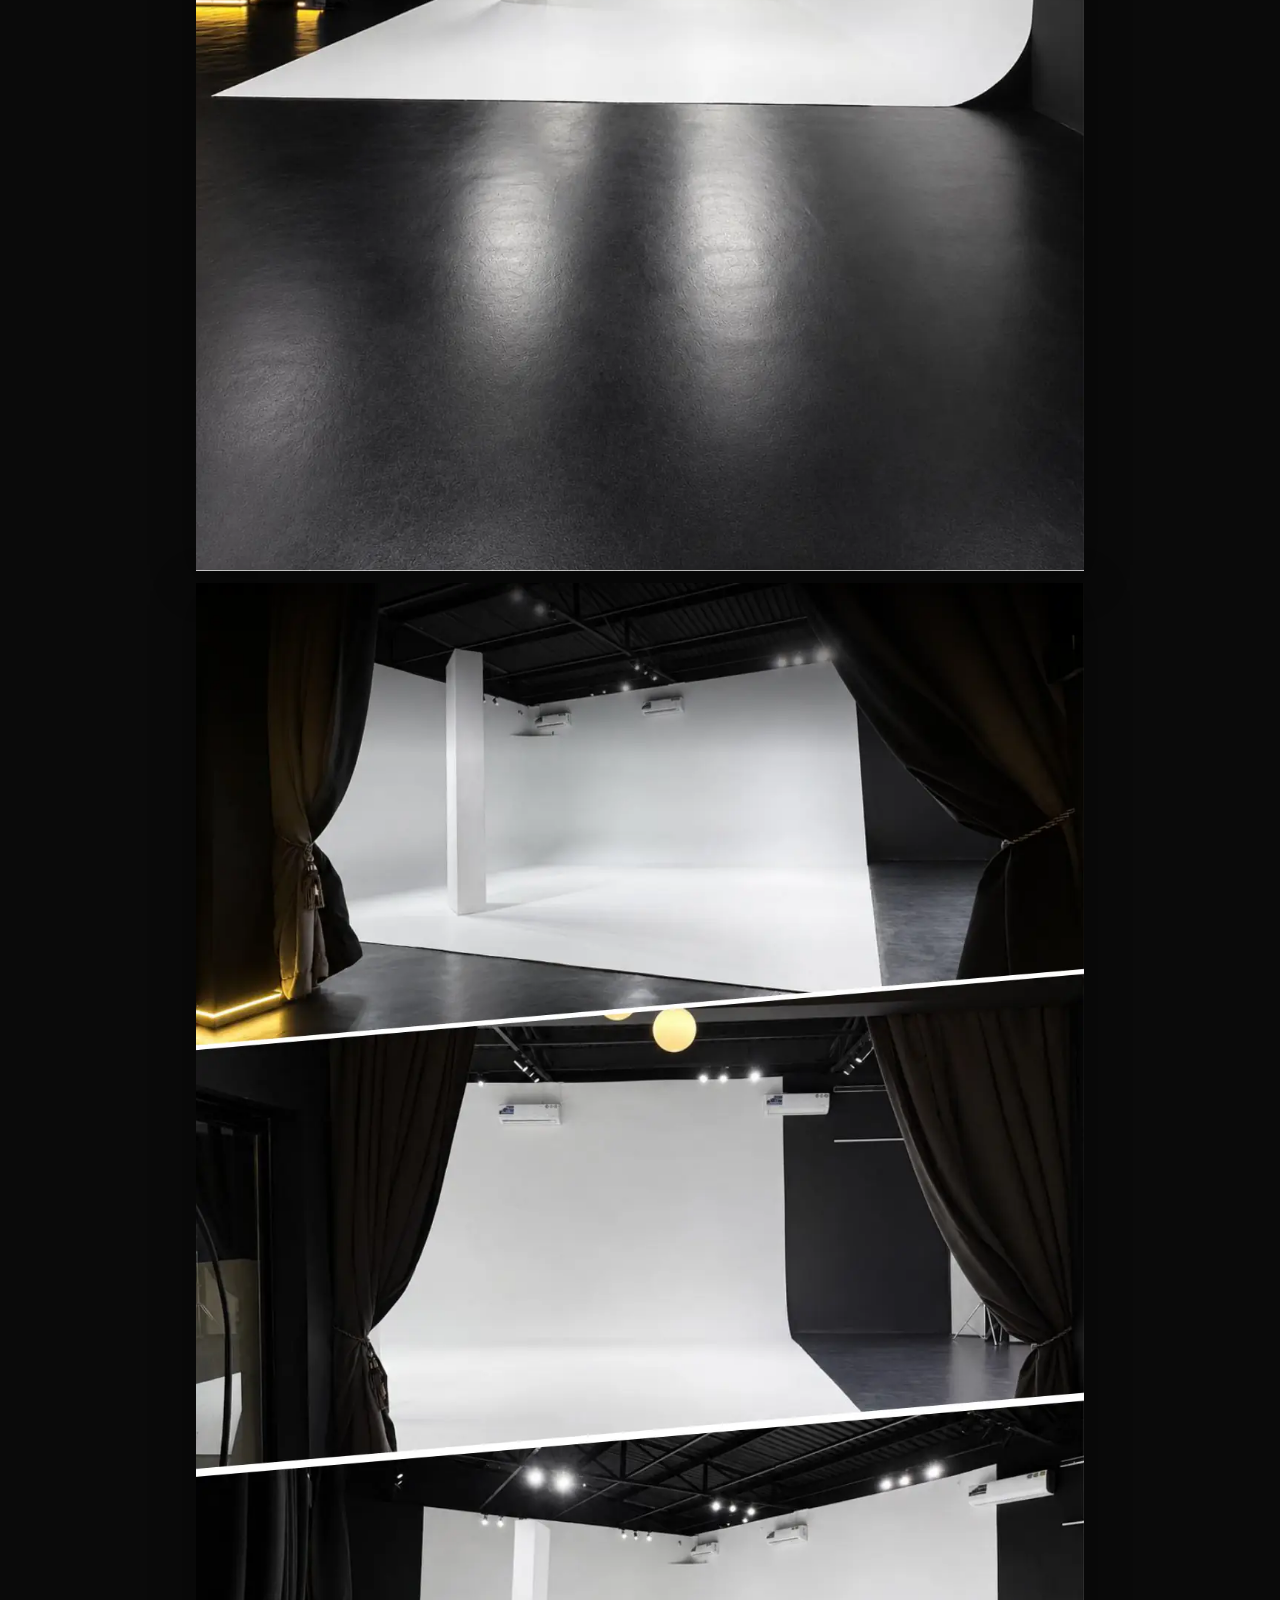
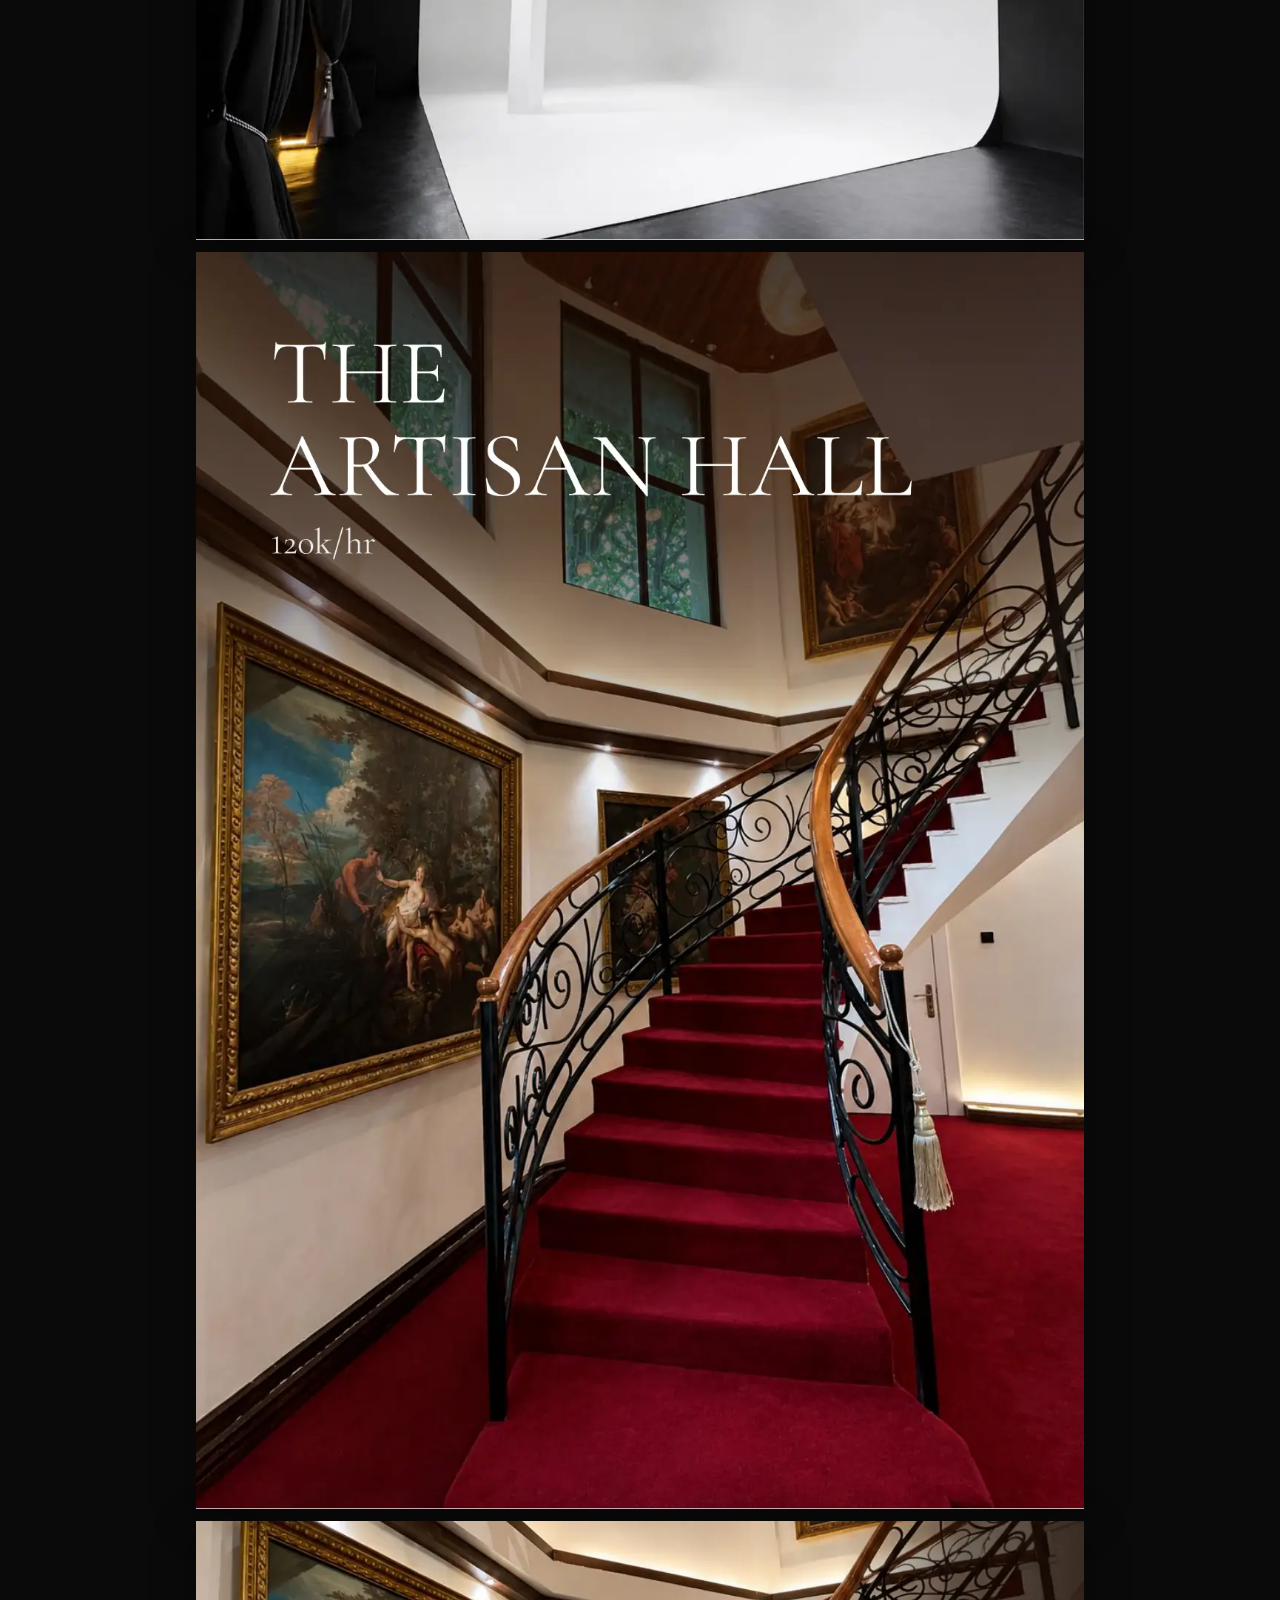
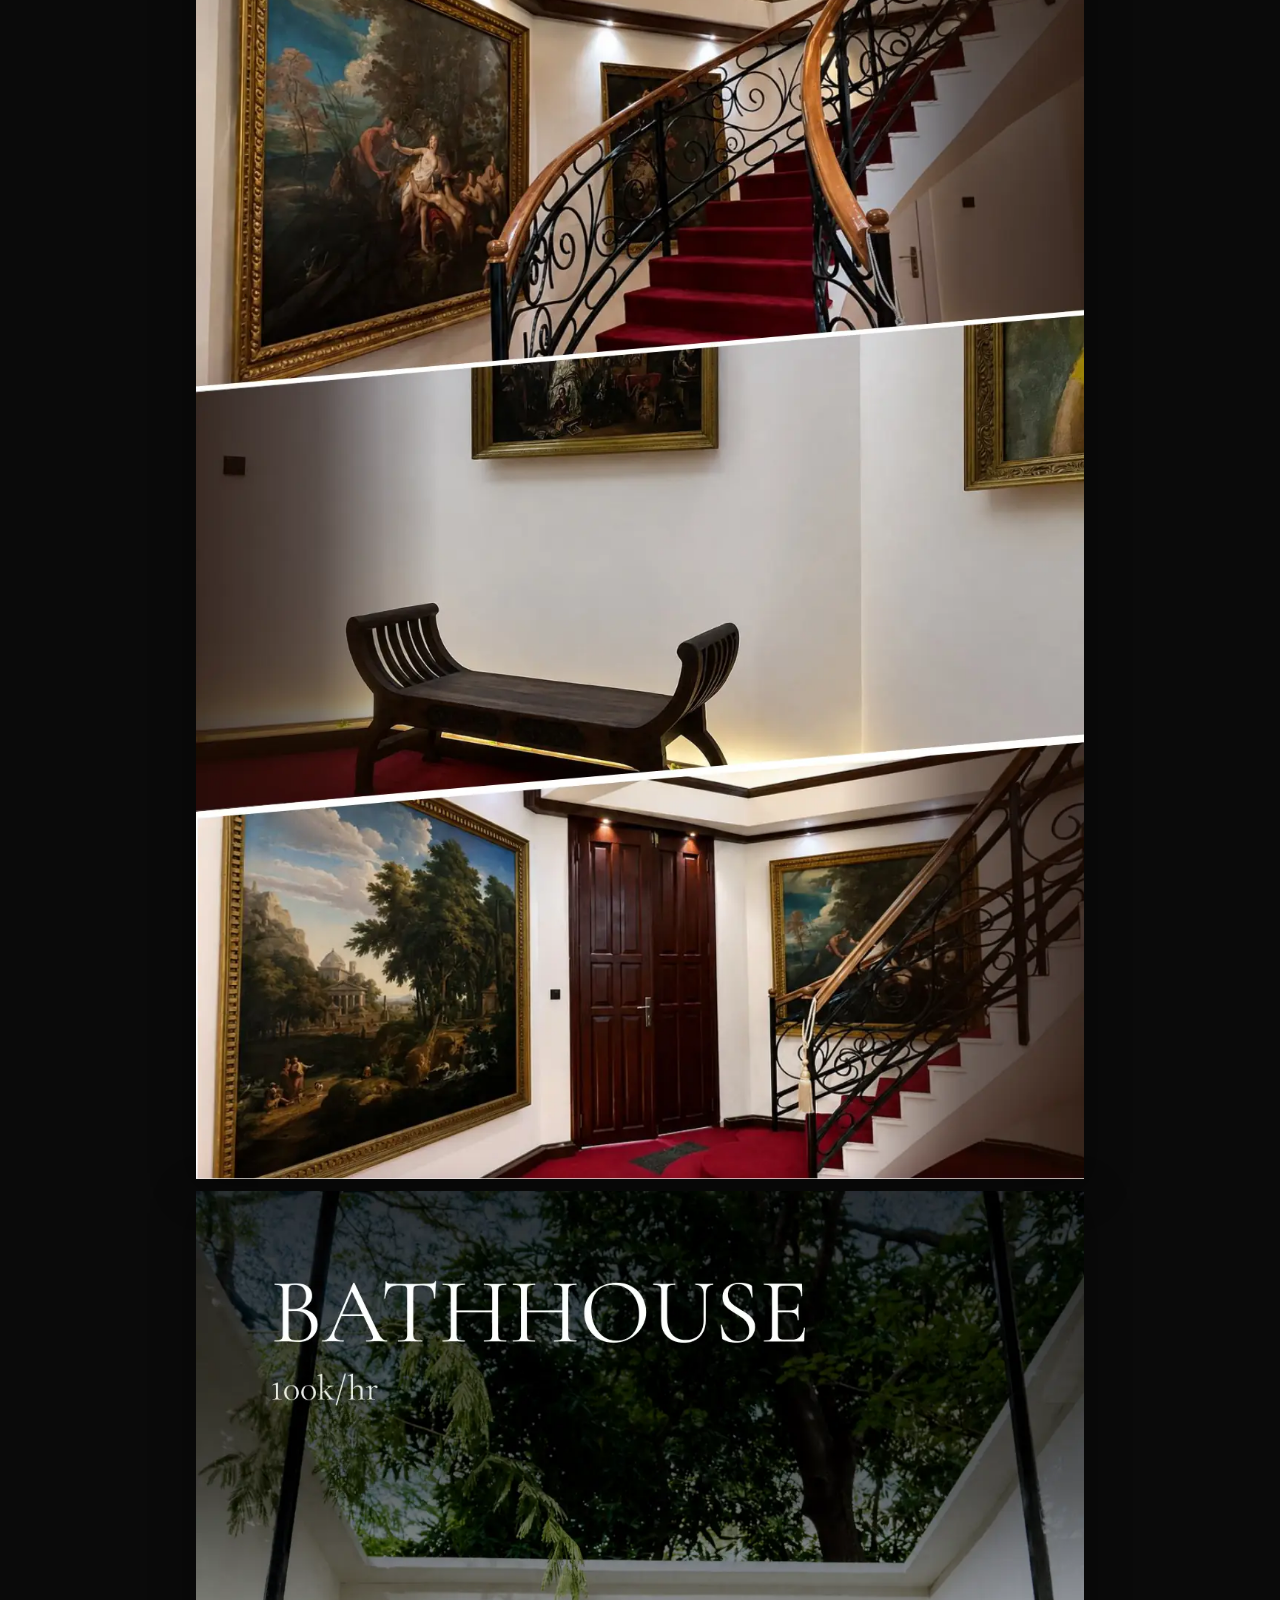
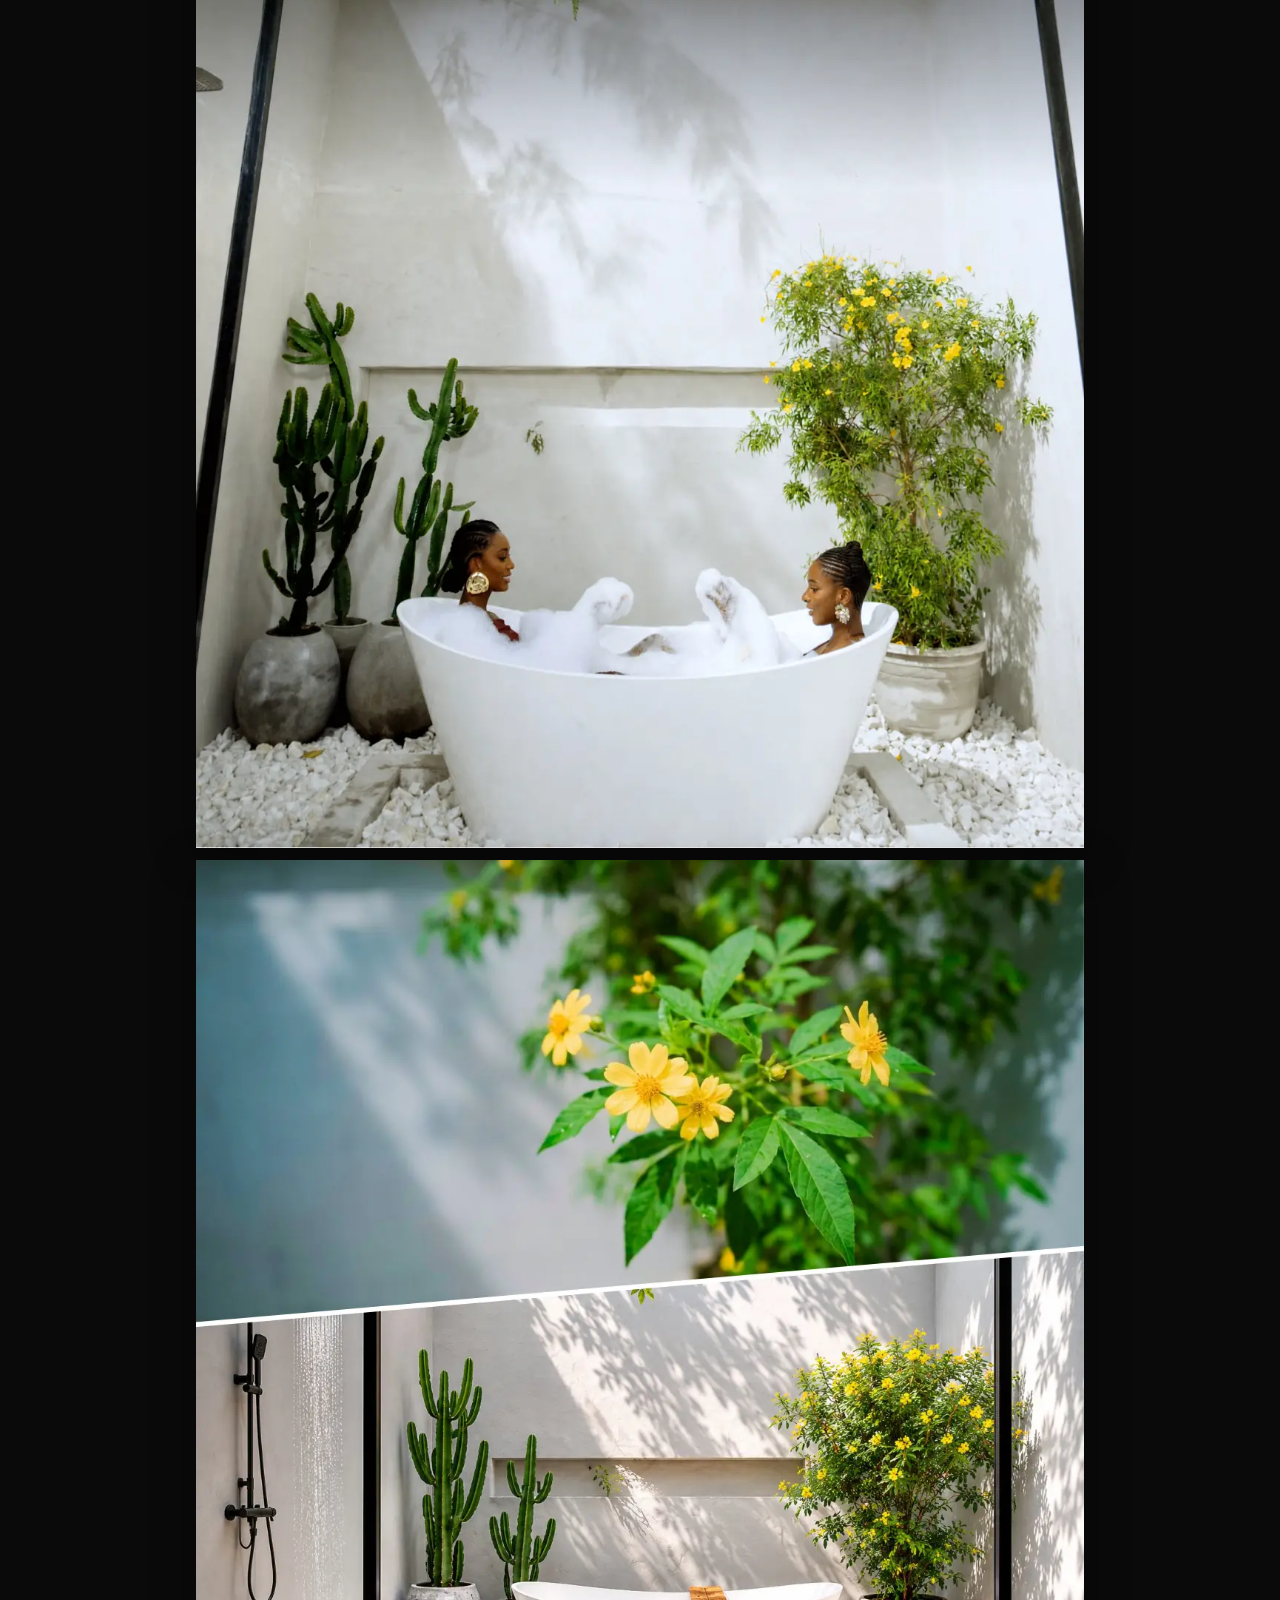
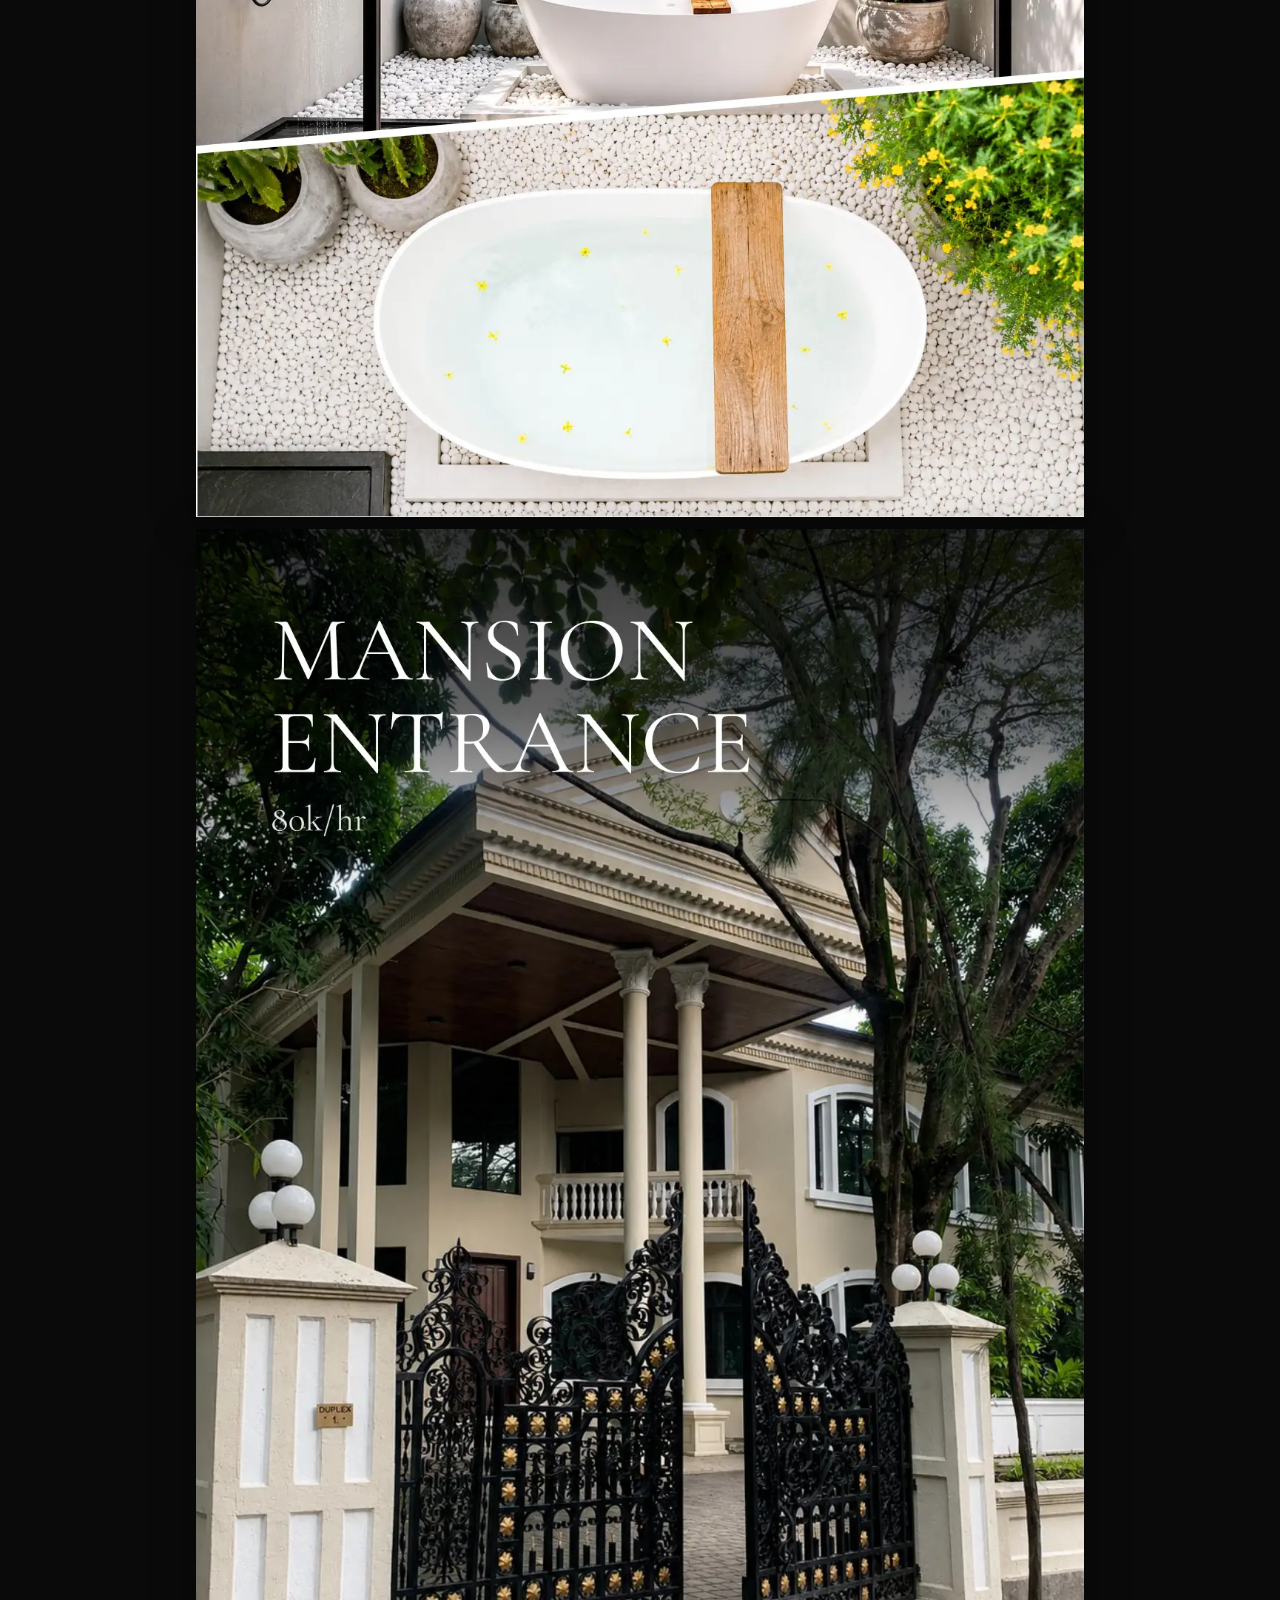
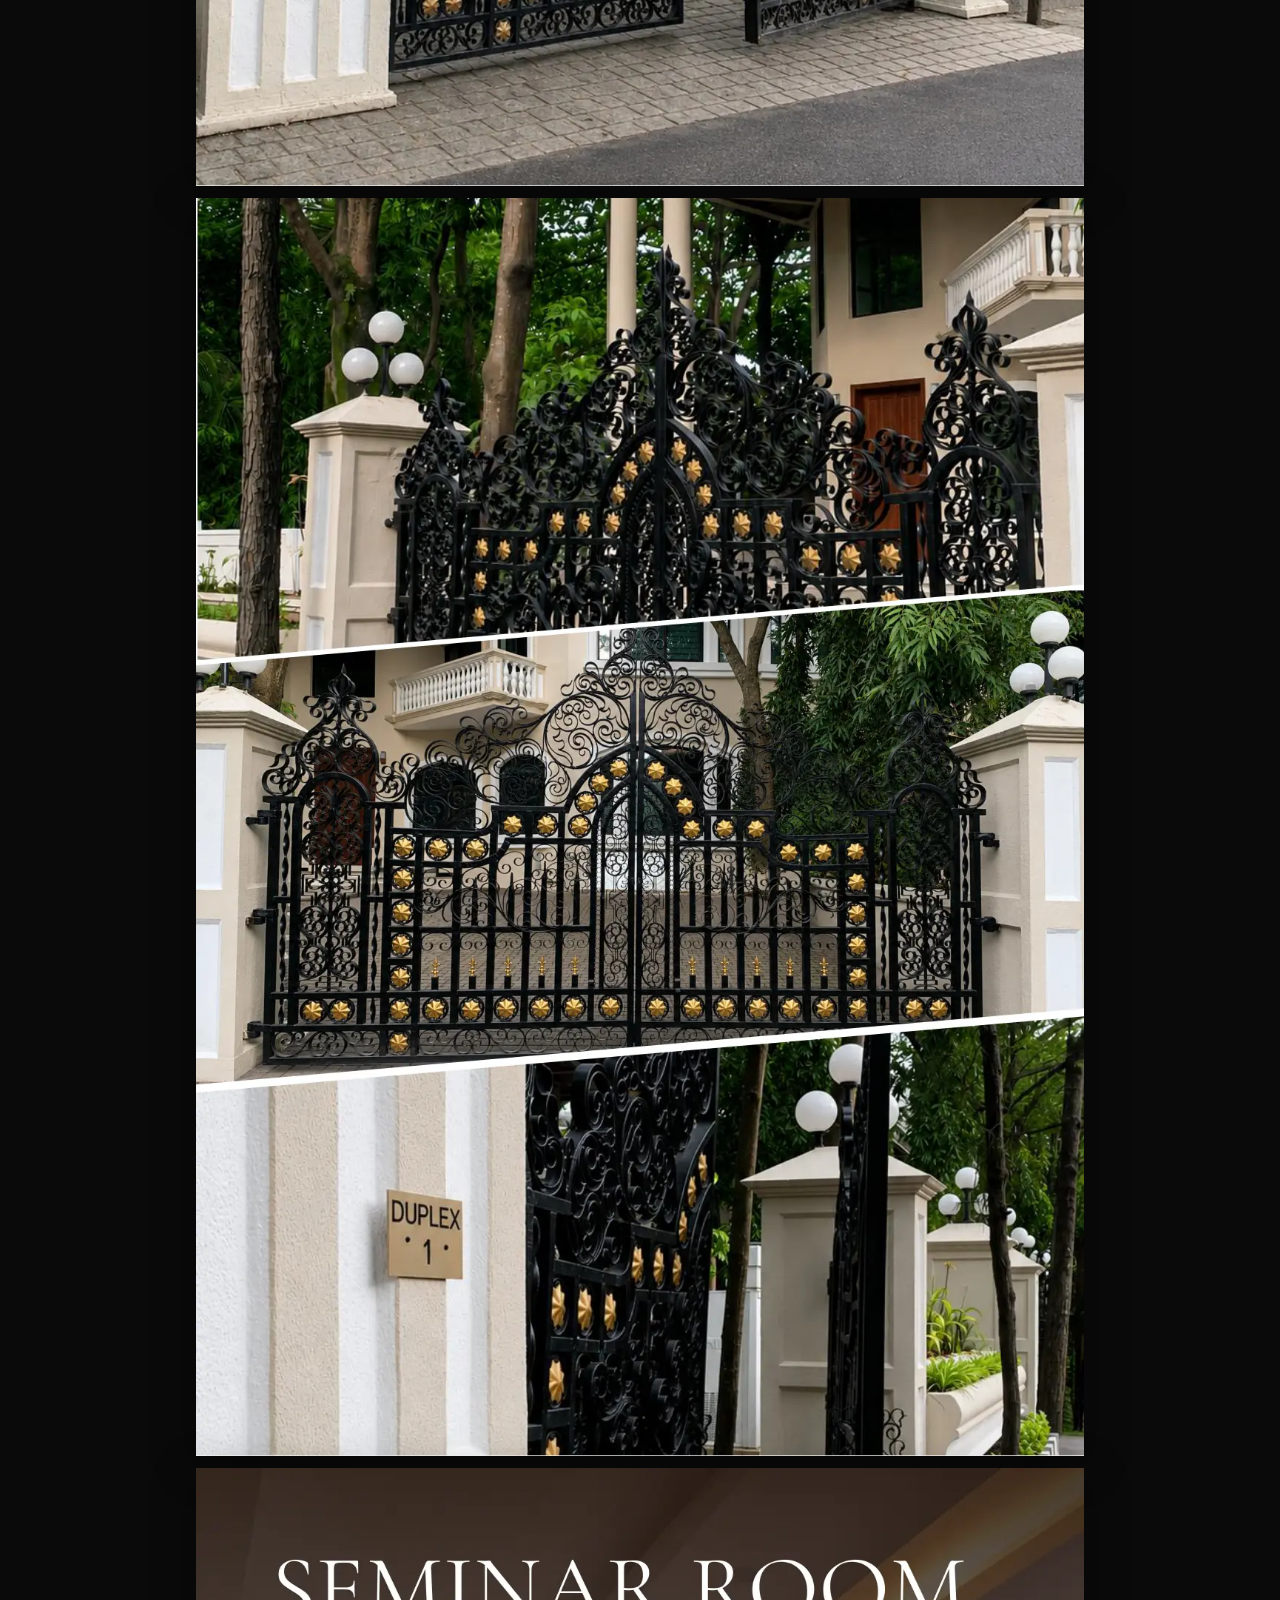
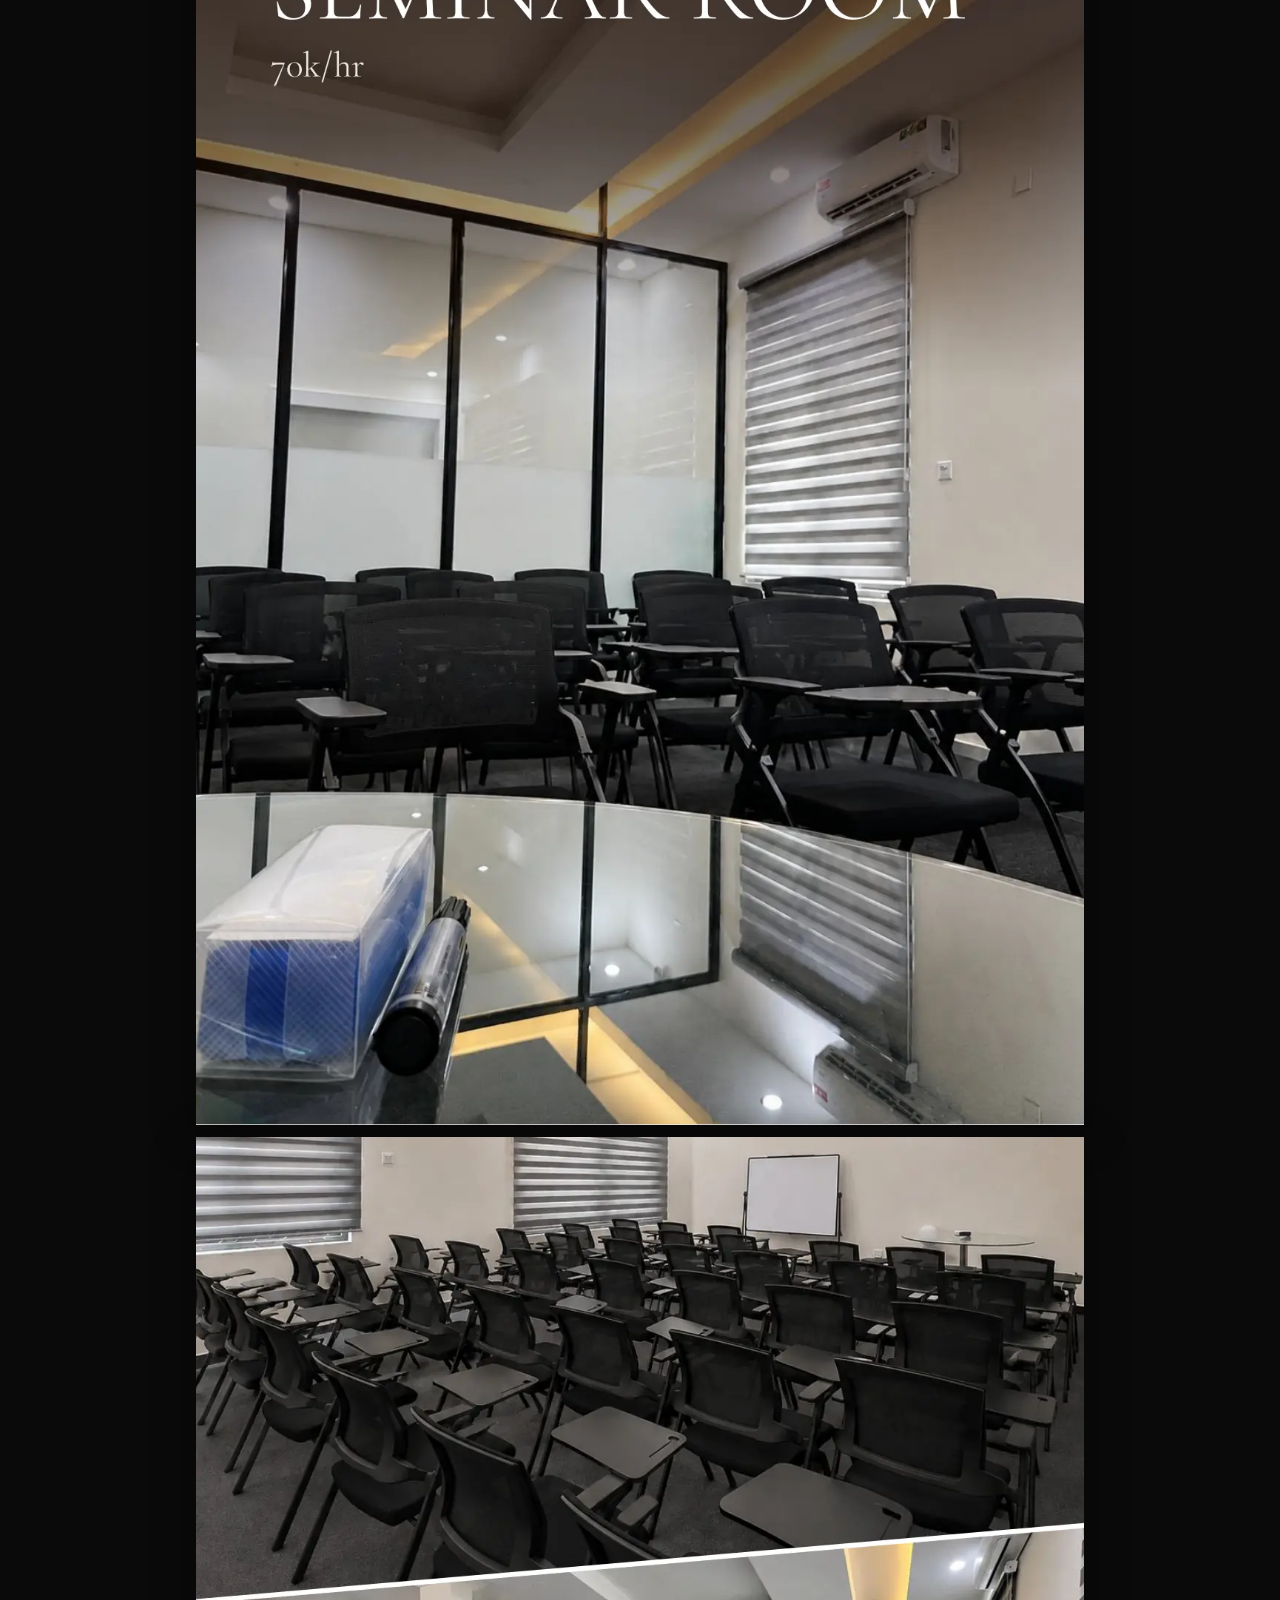
==== commit a8edfbc4: "/rates: drop "Six" from the subhead Per user request: remove "Six" from the rate card landing copy s" ====
--- a/rates/index.html
+++ b/rates/index.html
@@ -8,7 +8,7 @@
   <meta name="theme-color" content="#0a0a0a" />
 
   <meta property="og:title" content="Rate Card · Related Motion Studio" />
-  <meta property="og:description" content="Six worlds inside Lagos. WhatsApp to book any space." />
+  <meta property="og:description" content="Worlds inside Lagos. WhatsApp to book any space." />
   <meta property="og:image" content="https://relatedmotionstudios.com/rates/page-01.webp" />
   <meta property="og:url" content="https://relatedmotionstudios.com/rates/" />
   <meta property="og:type" content="website" />
@@ -121,7 +121,7 @@
     <header class="header">
       <div class="eyebrow">→ Related Motion Studio · Rates 2026</div>
       <h1 class="h1">Rate <em>card</em>.</h1>
-      <p class="sub">Six worlds inside Lagos. Tap WhatsApp to reserve any space — same day where possible.</p>
+      <p class="sub">Worlds inside Lagos. Tap WhatsApp to reserve any space — same day where possible.</p>
     </header>
 
     <section class="pages" aria-label="Rate card pages">
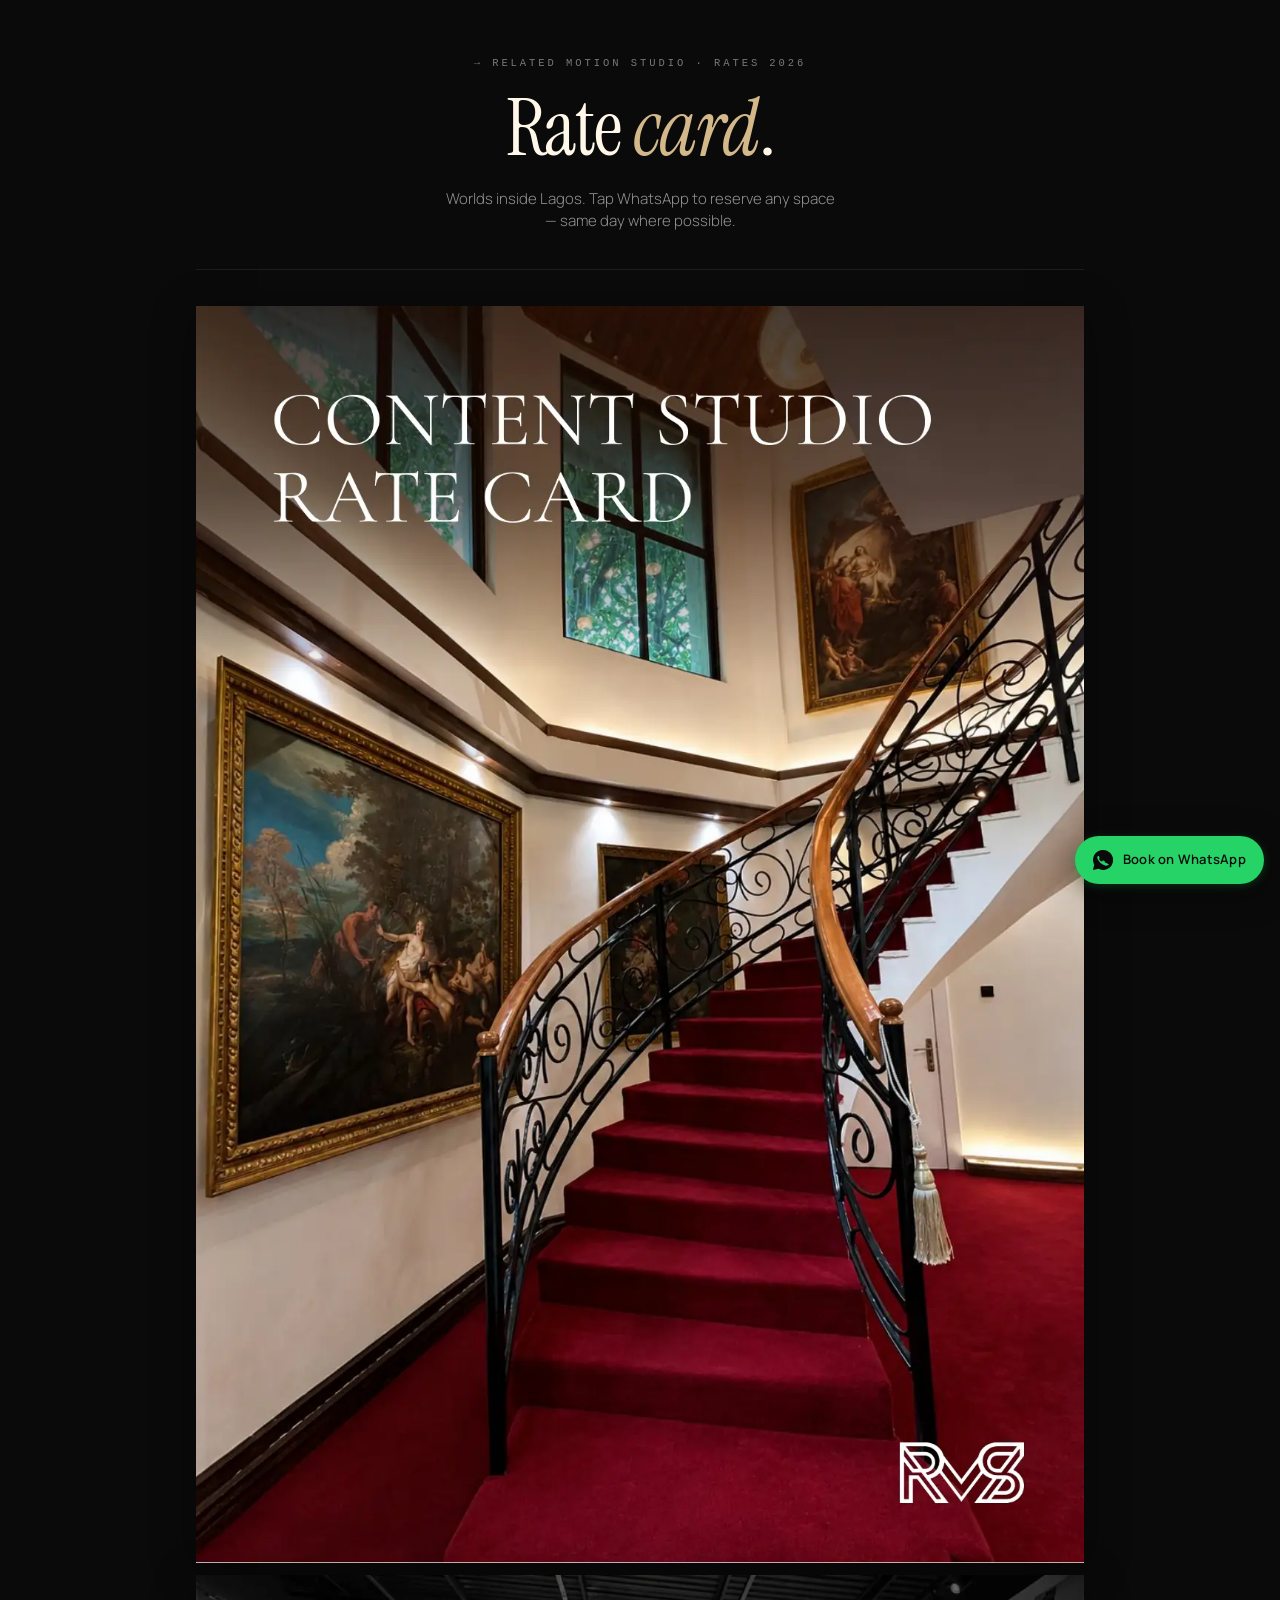
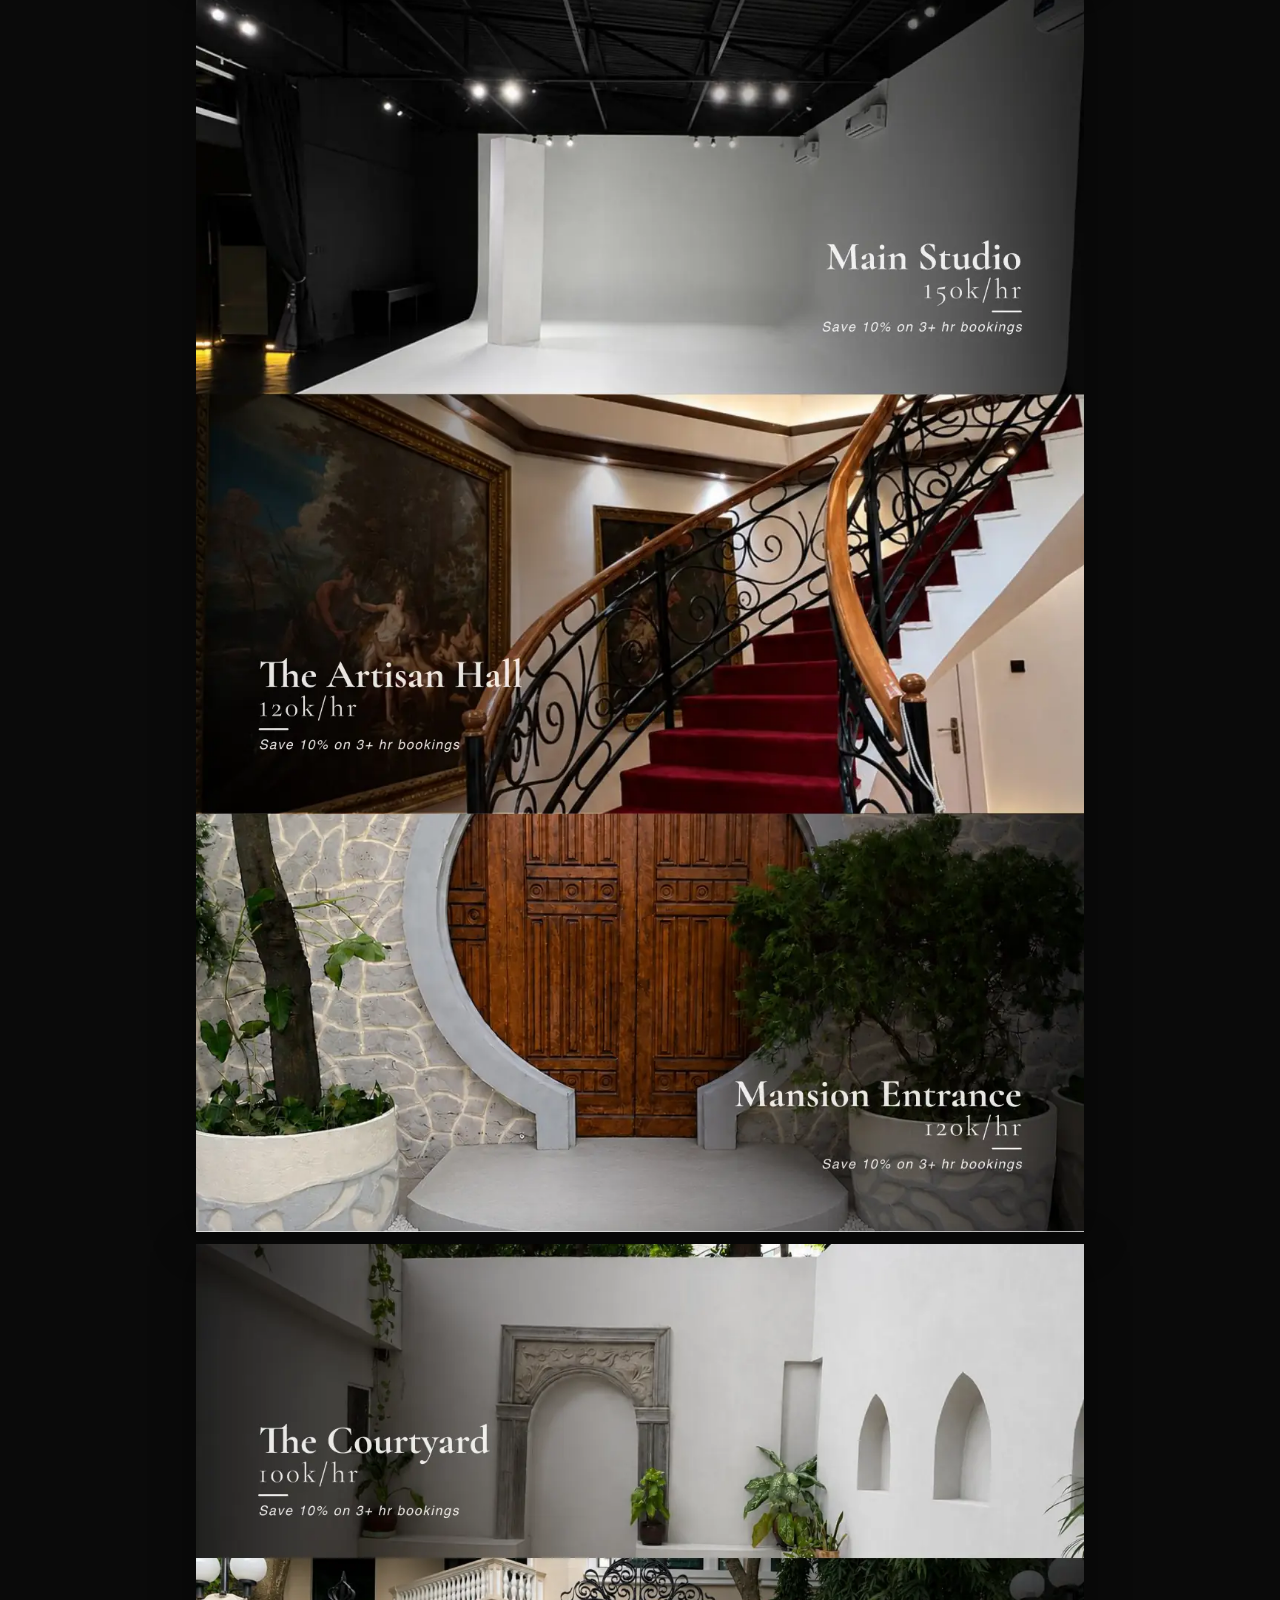
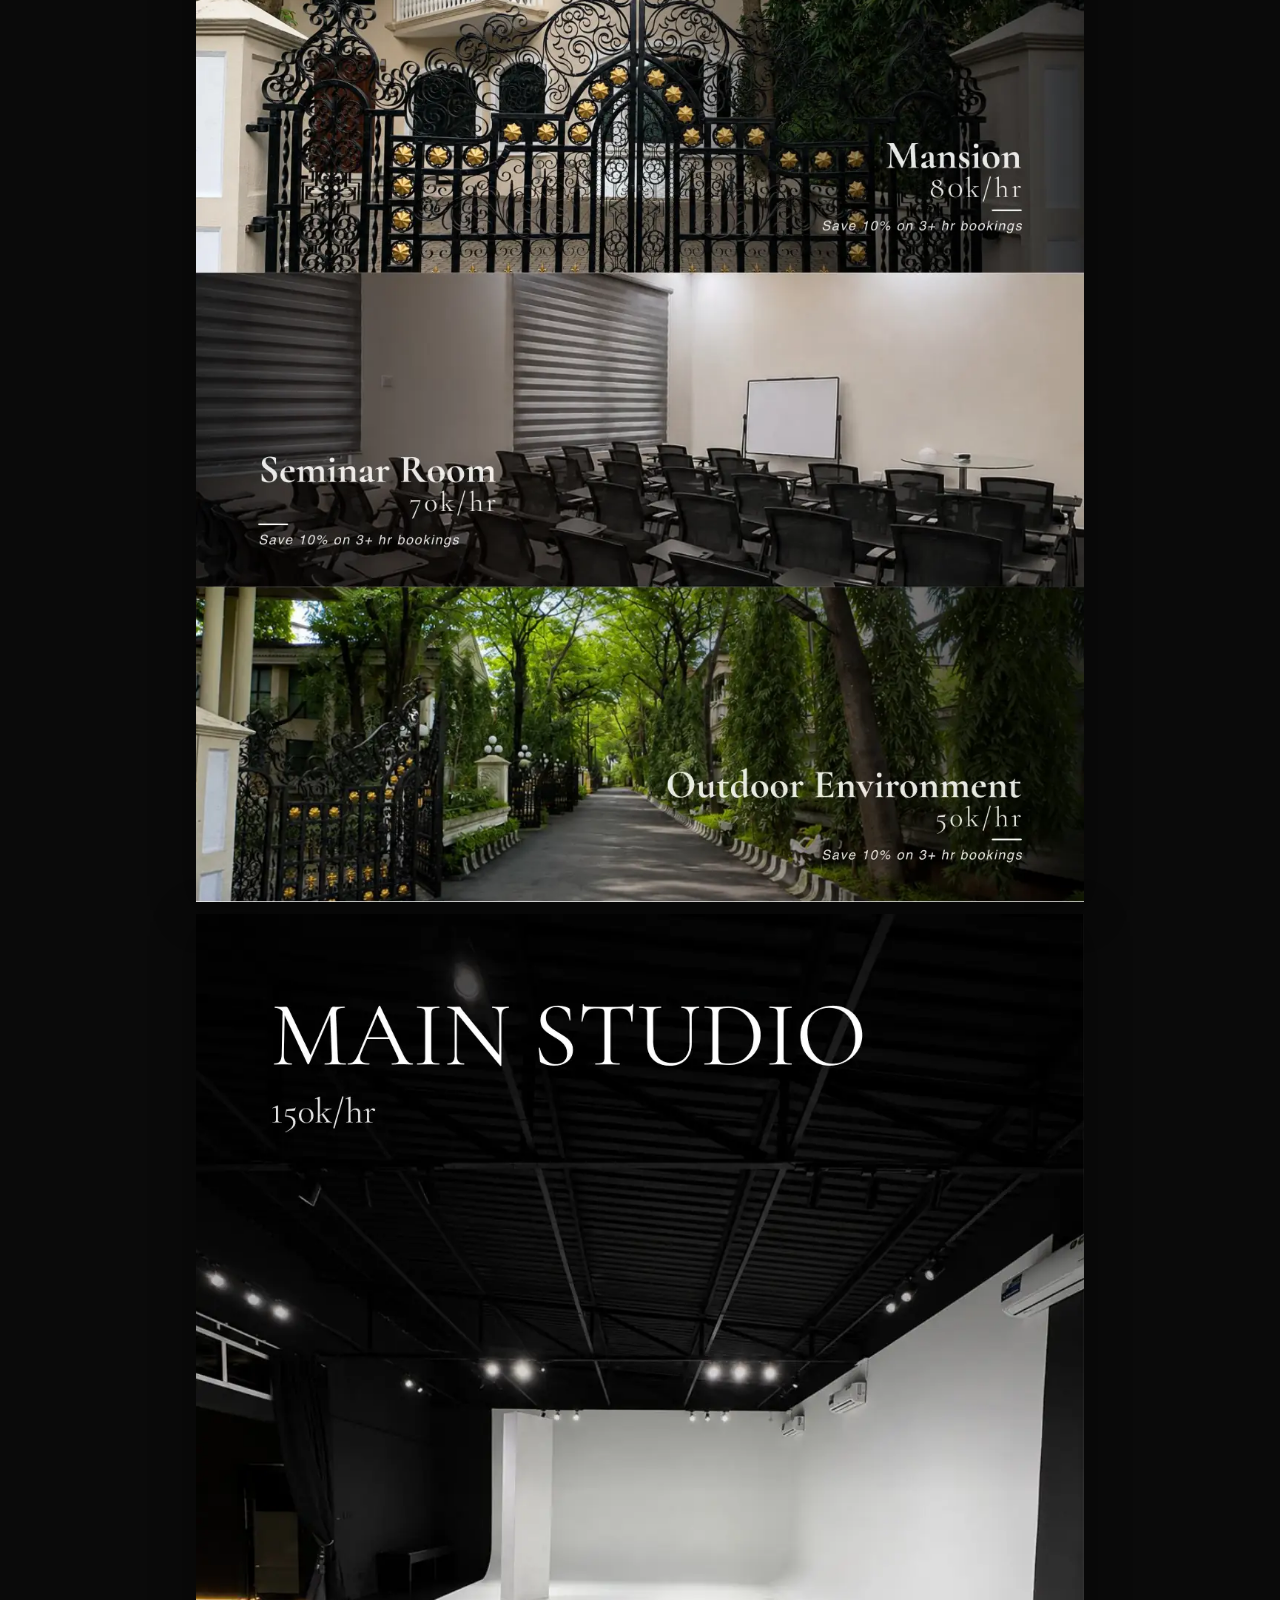
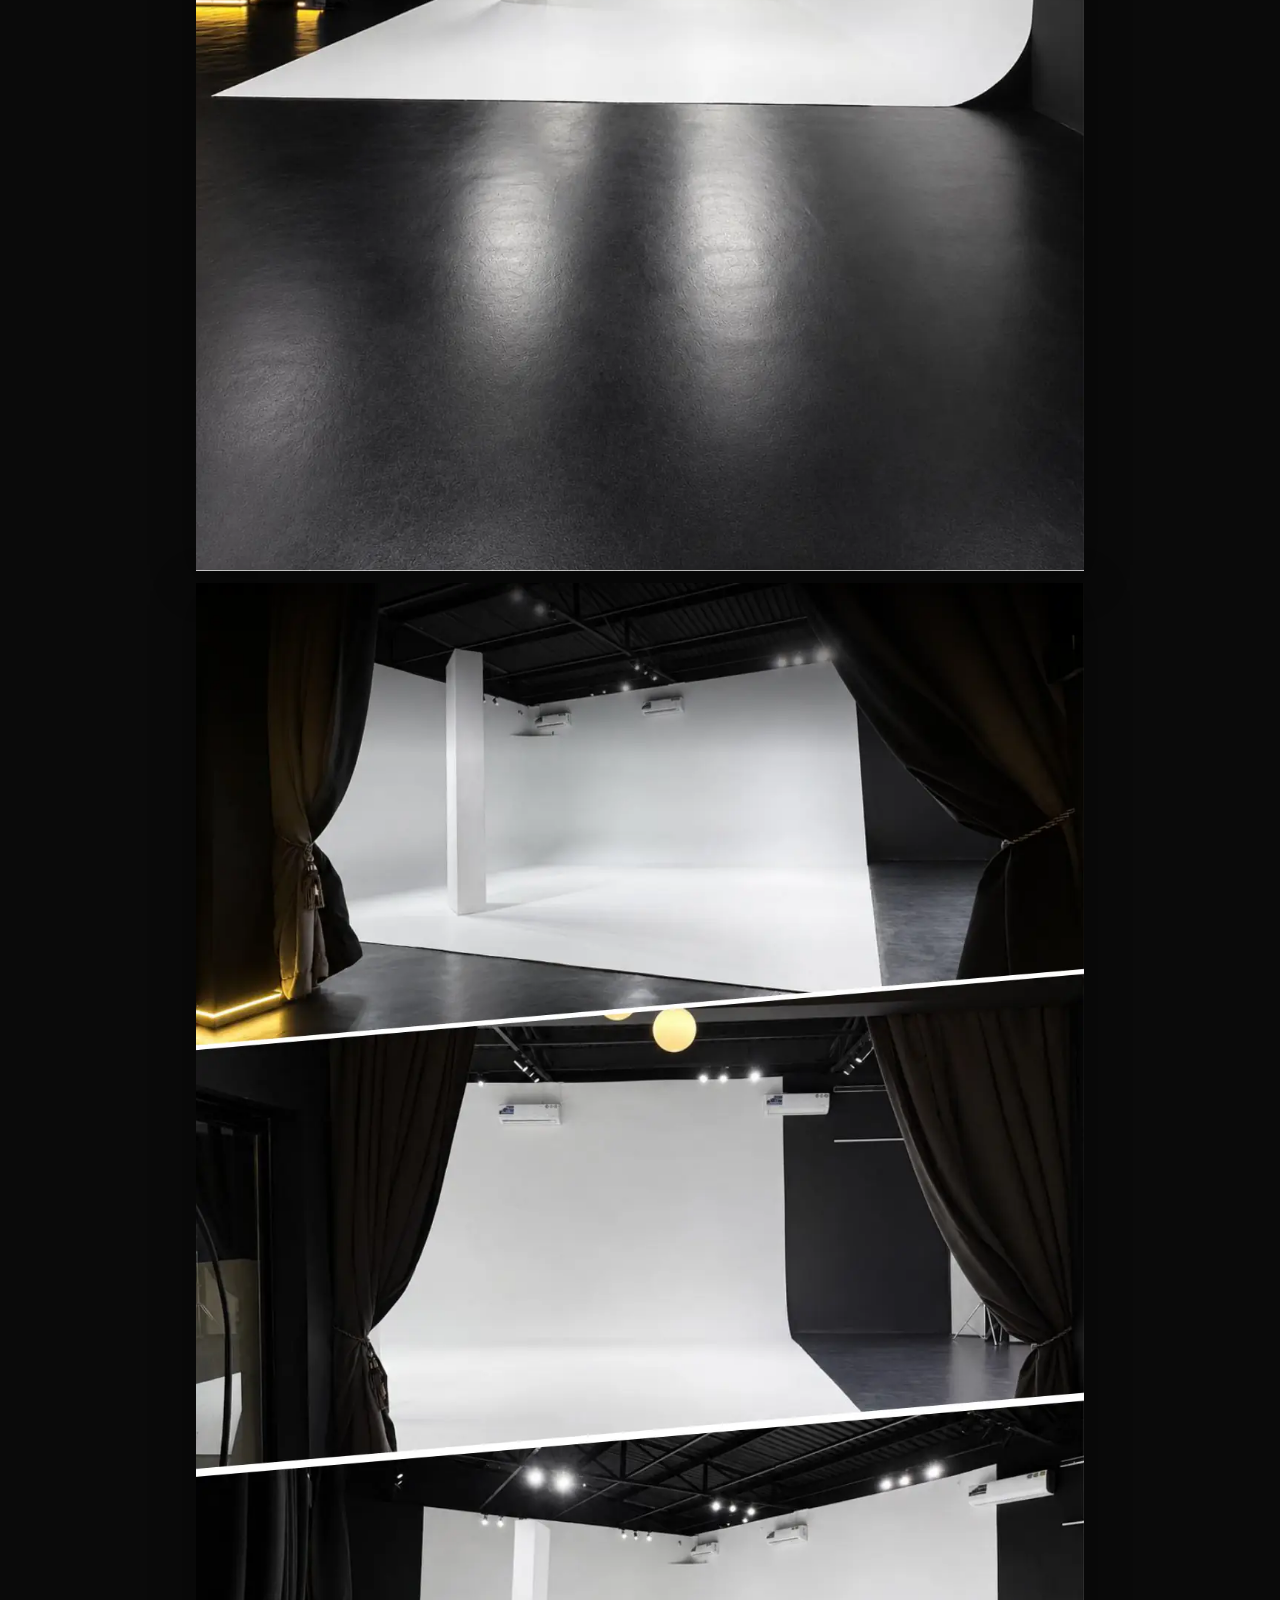
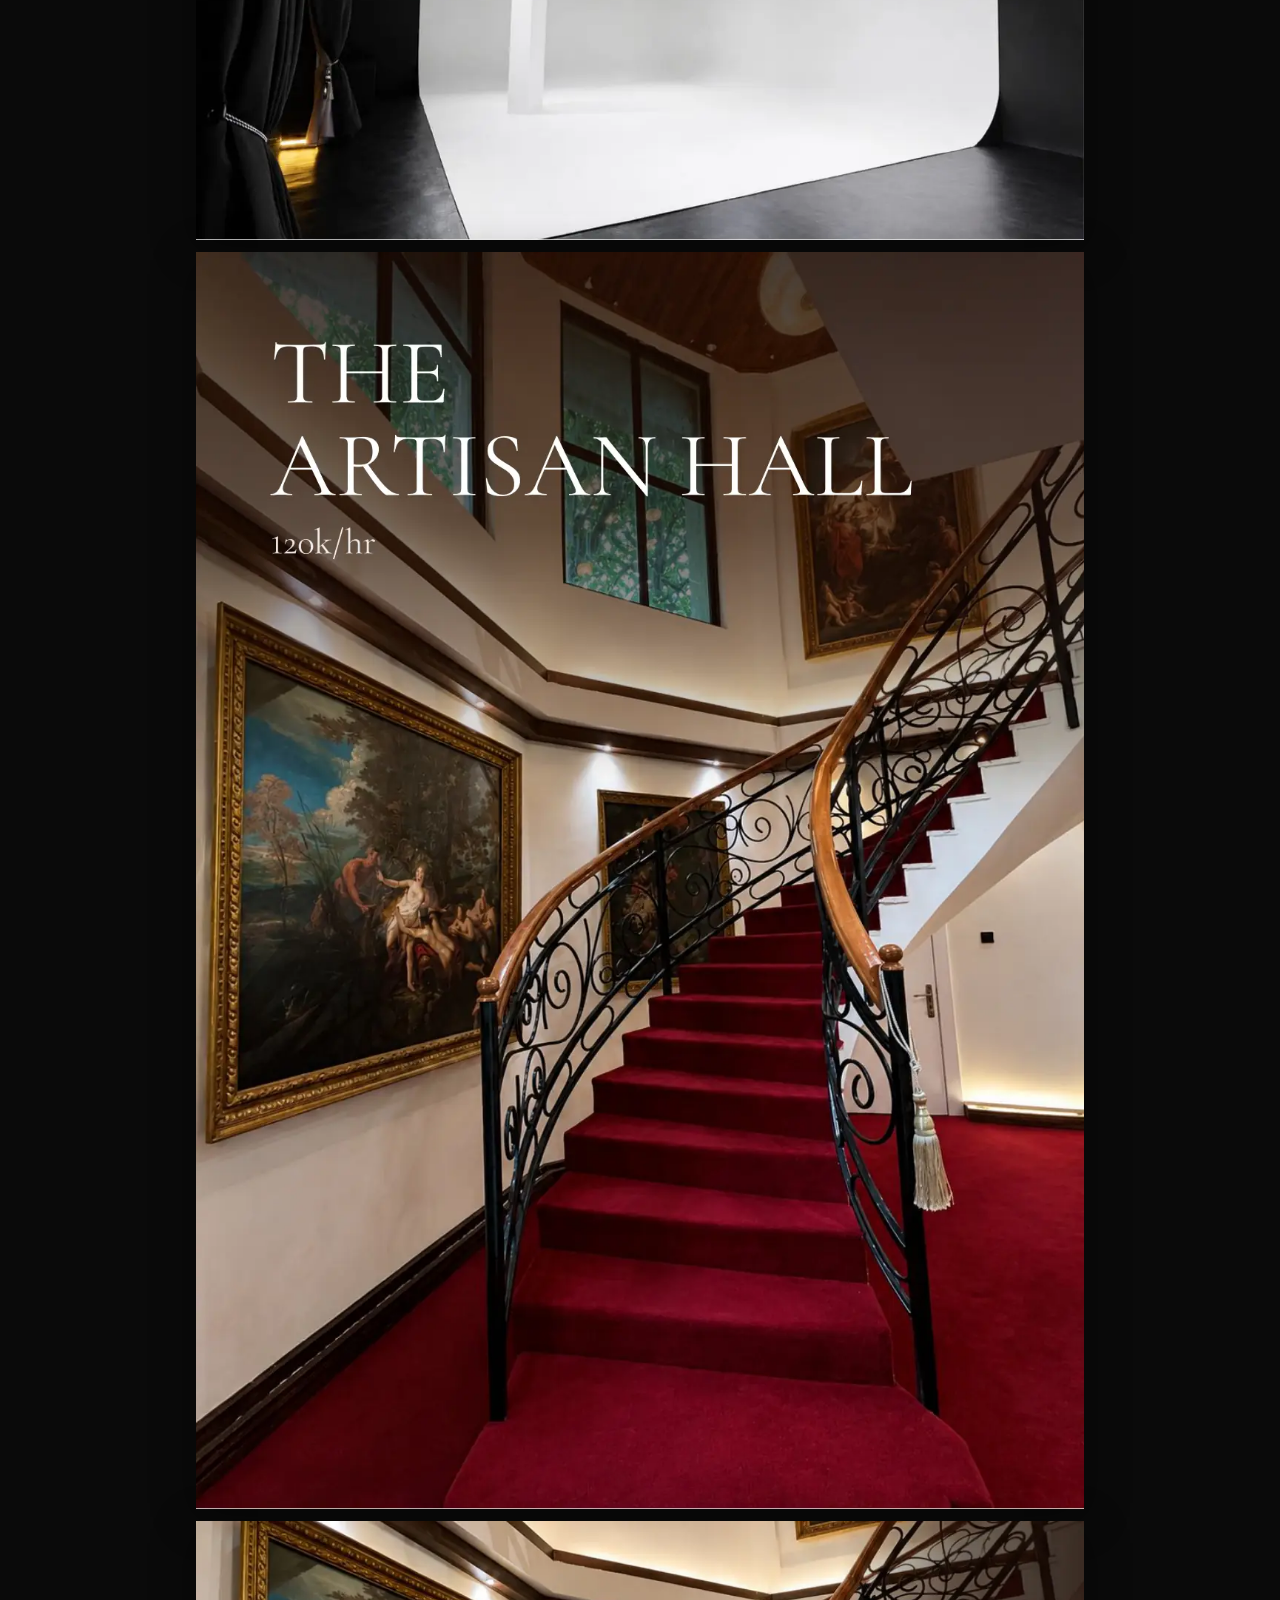
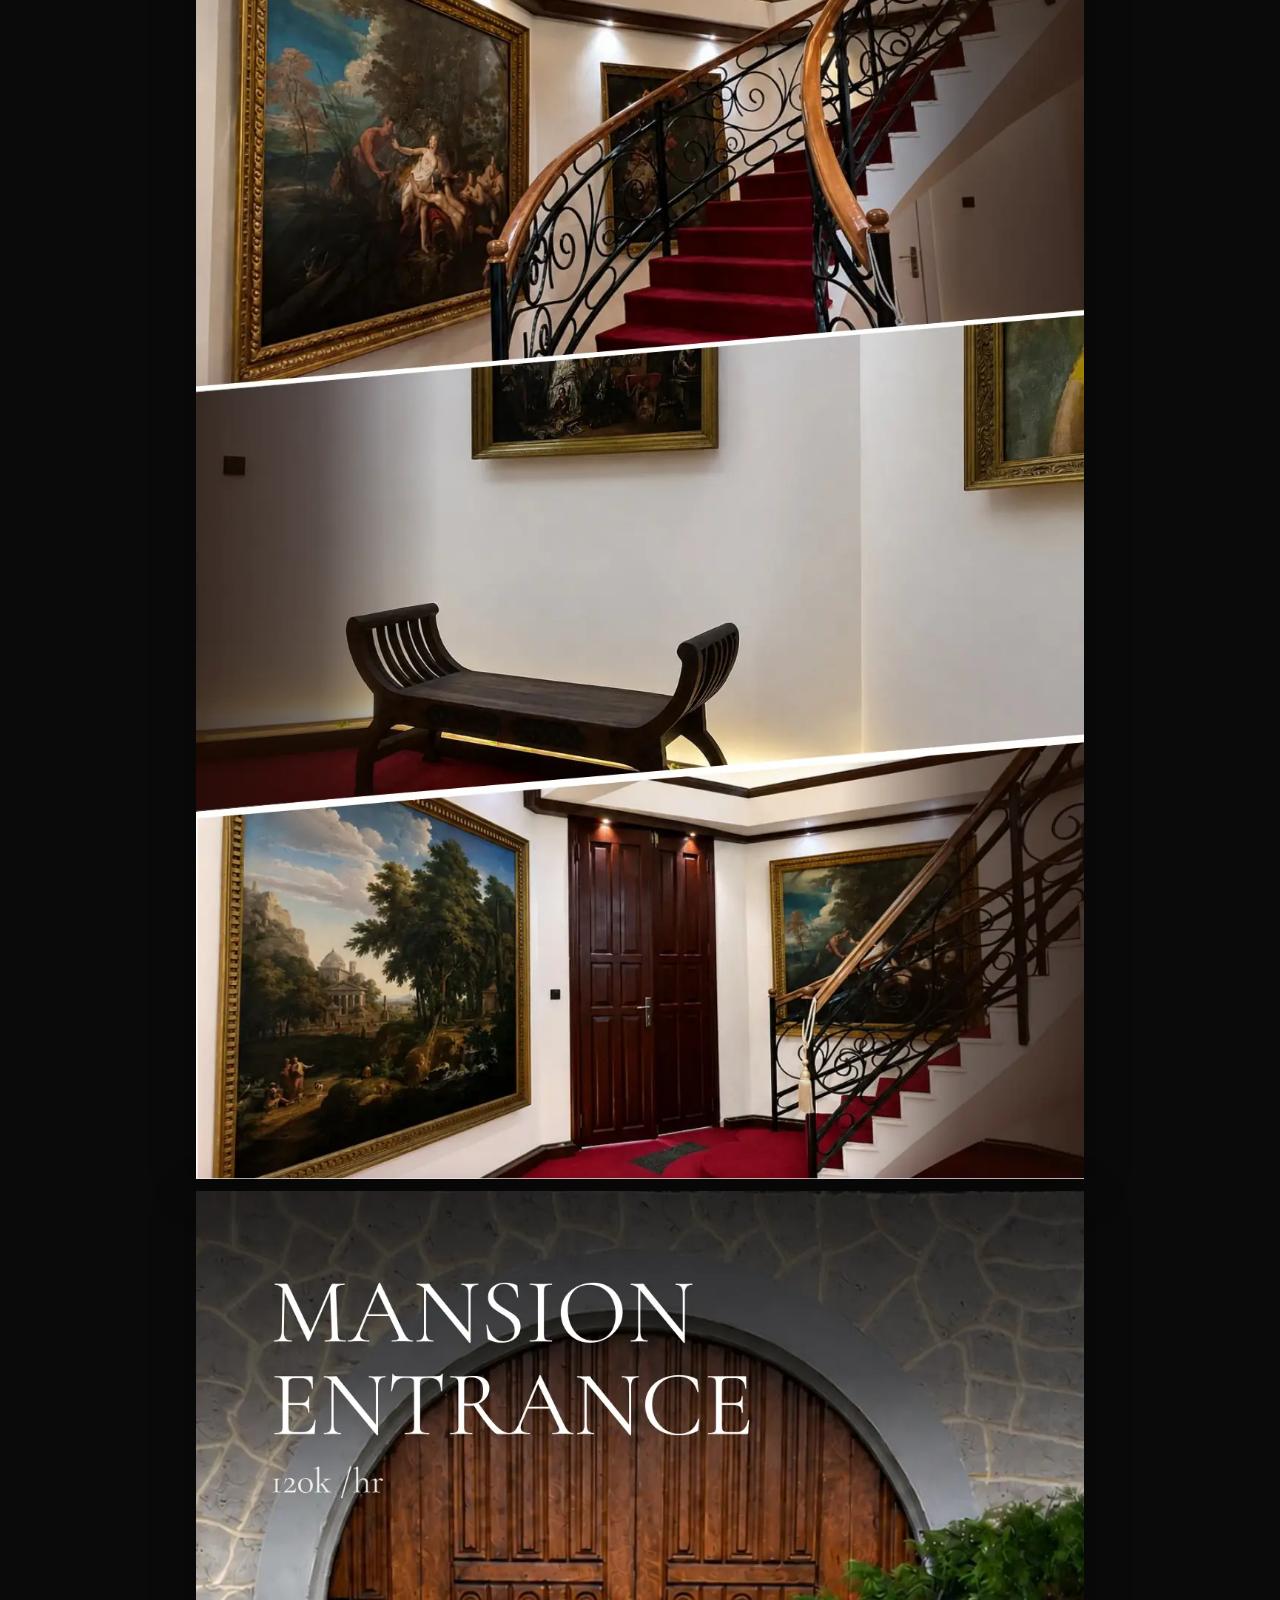
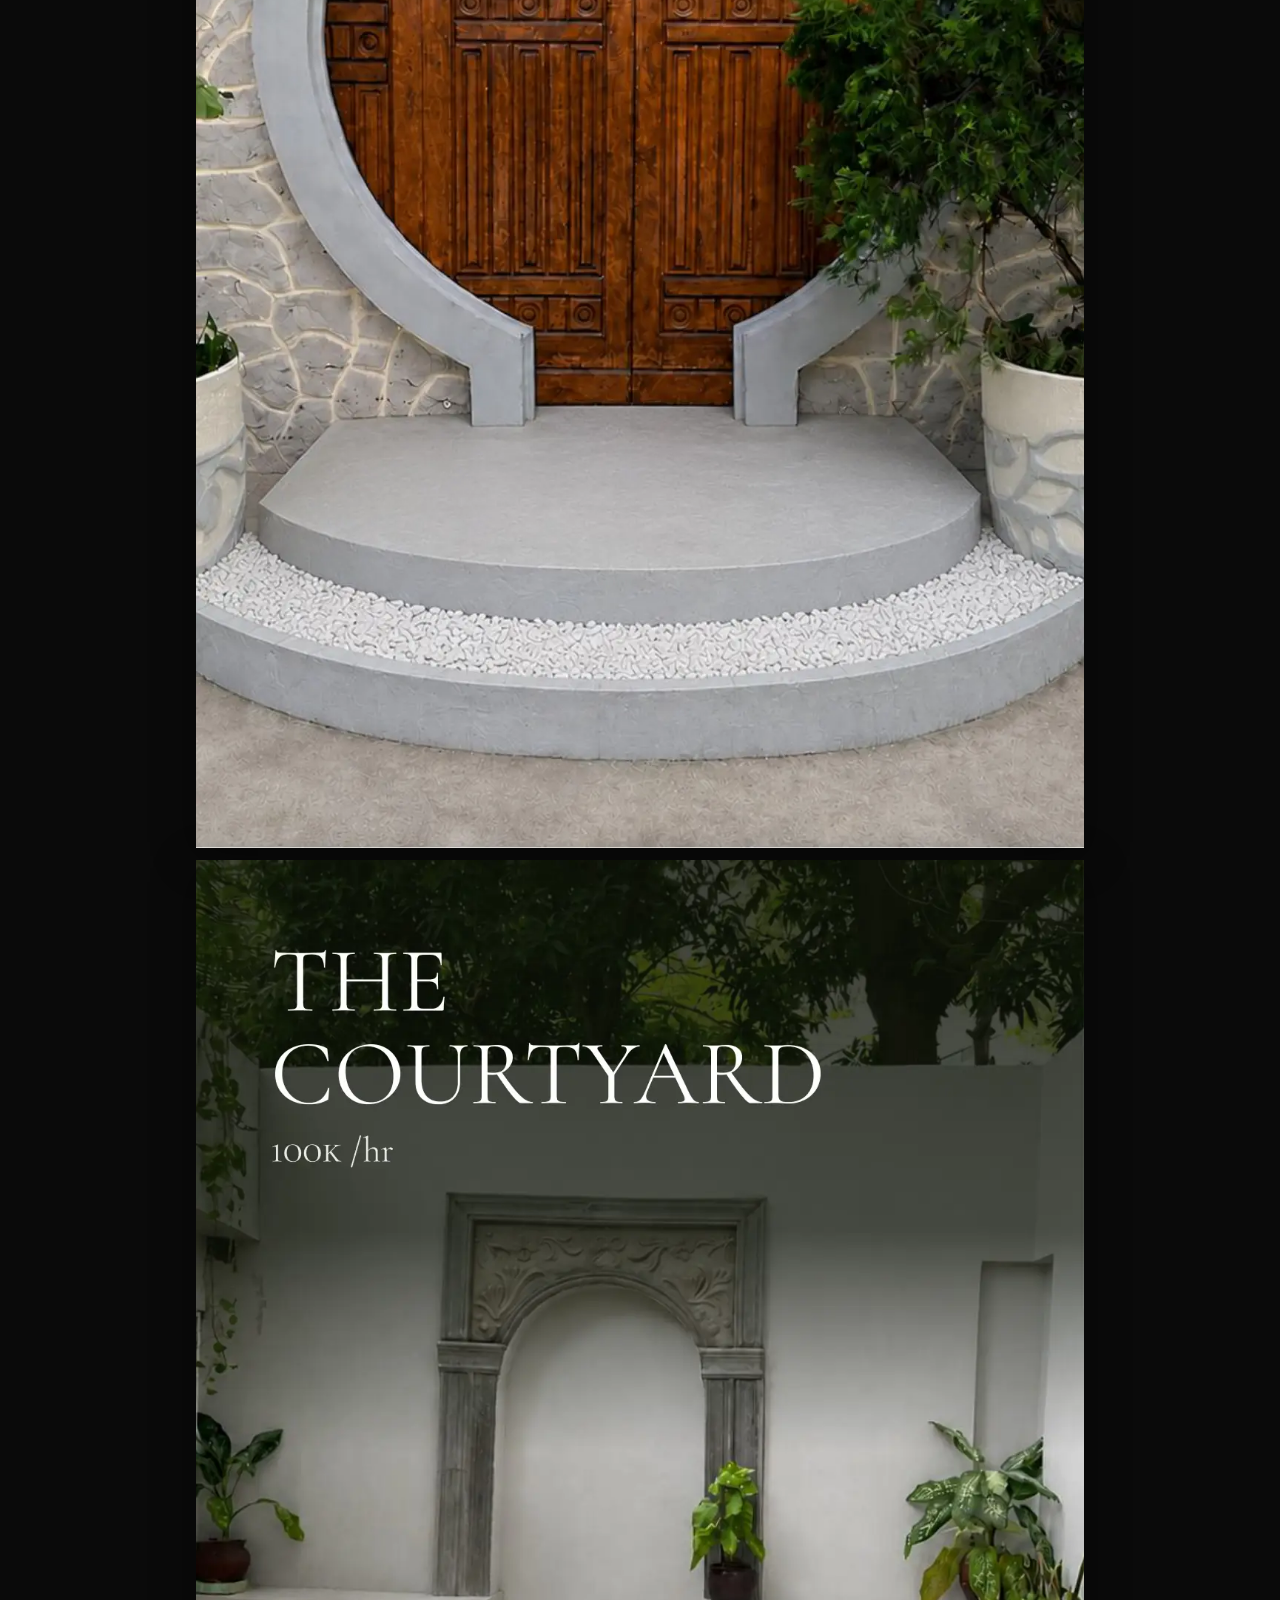
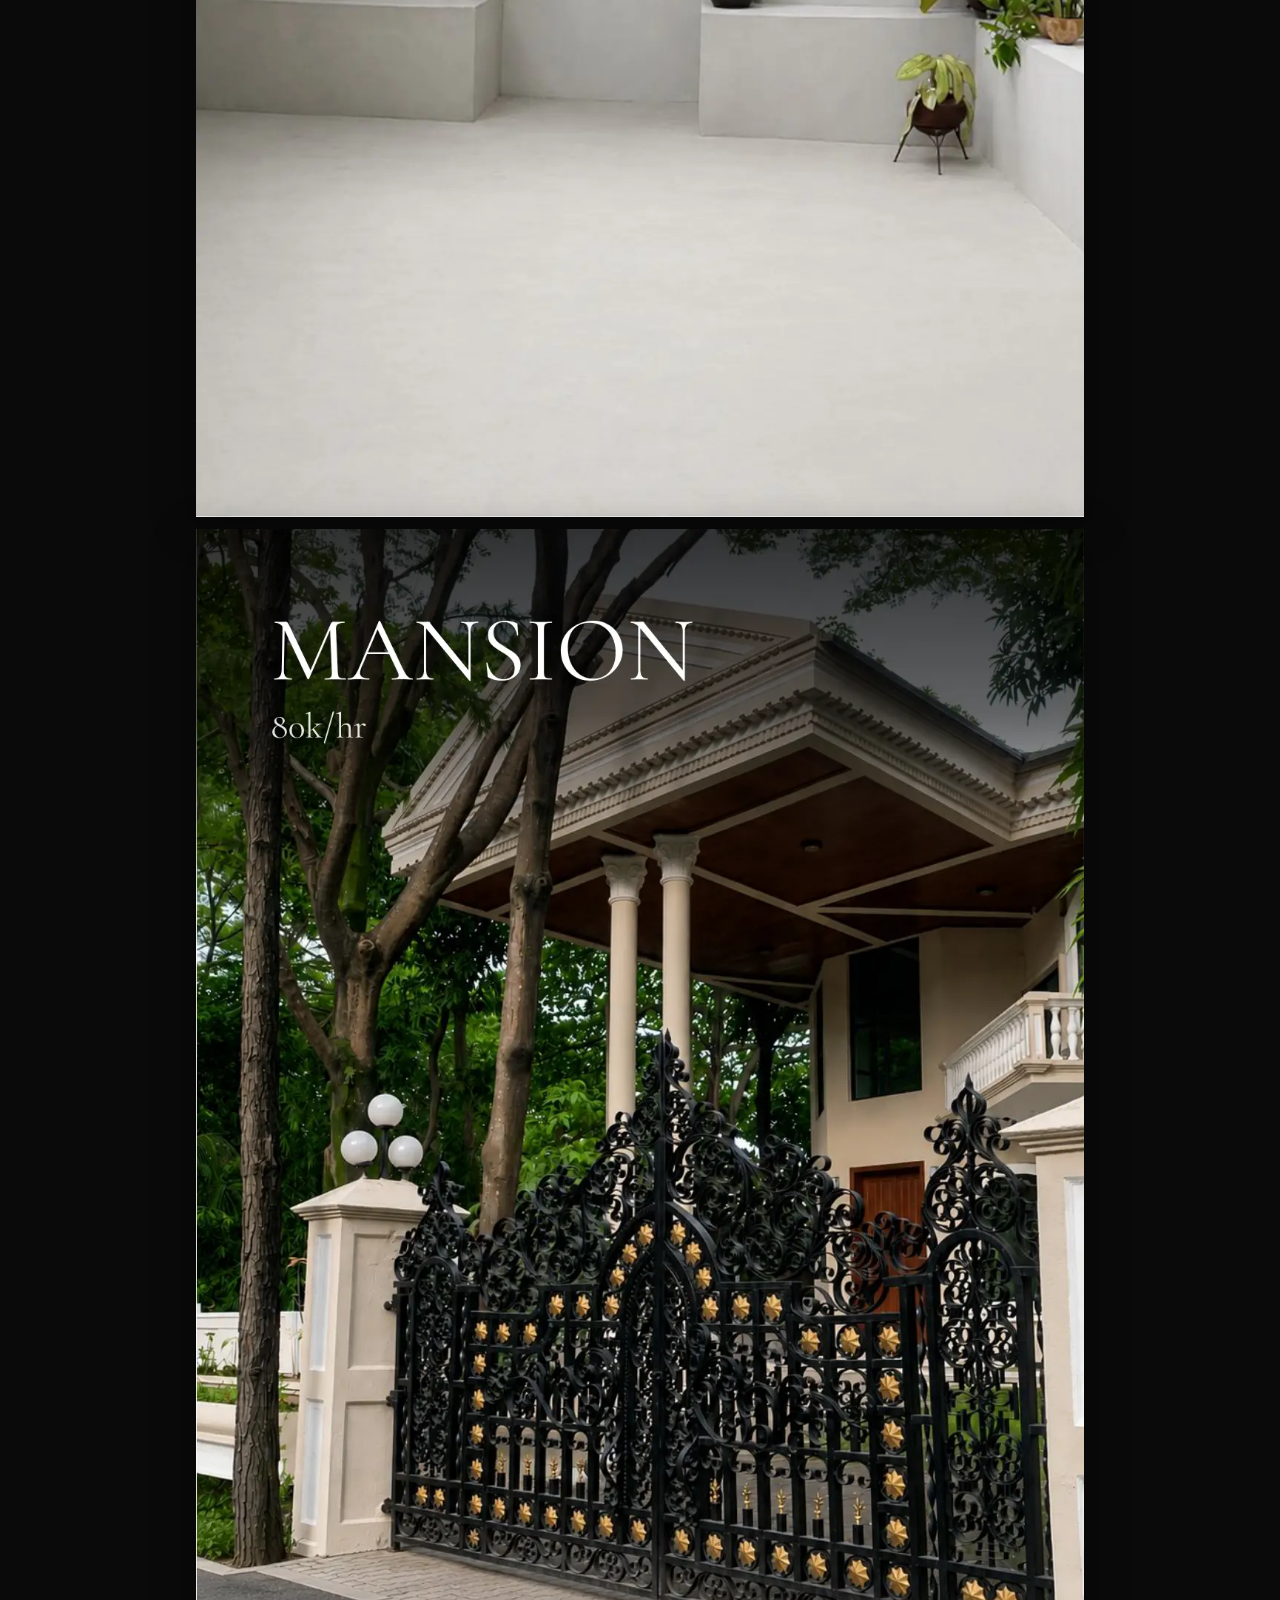
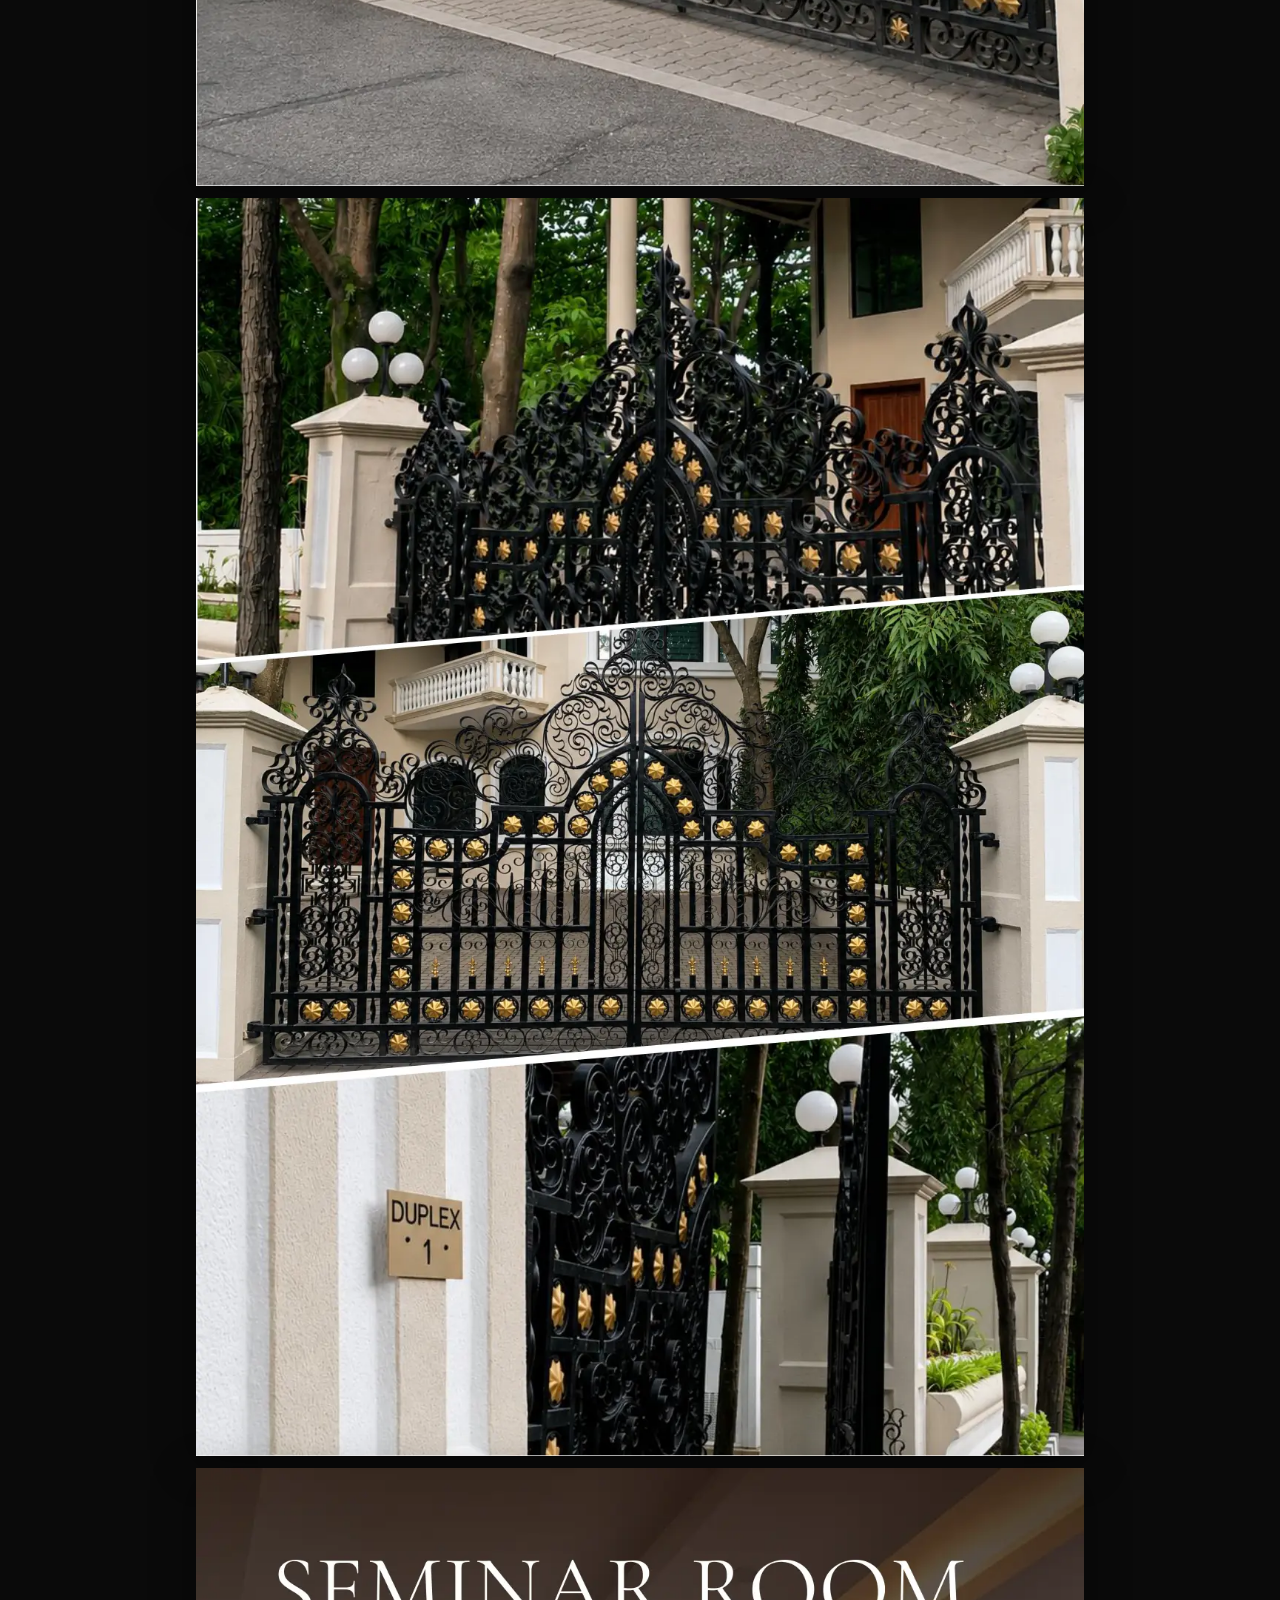
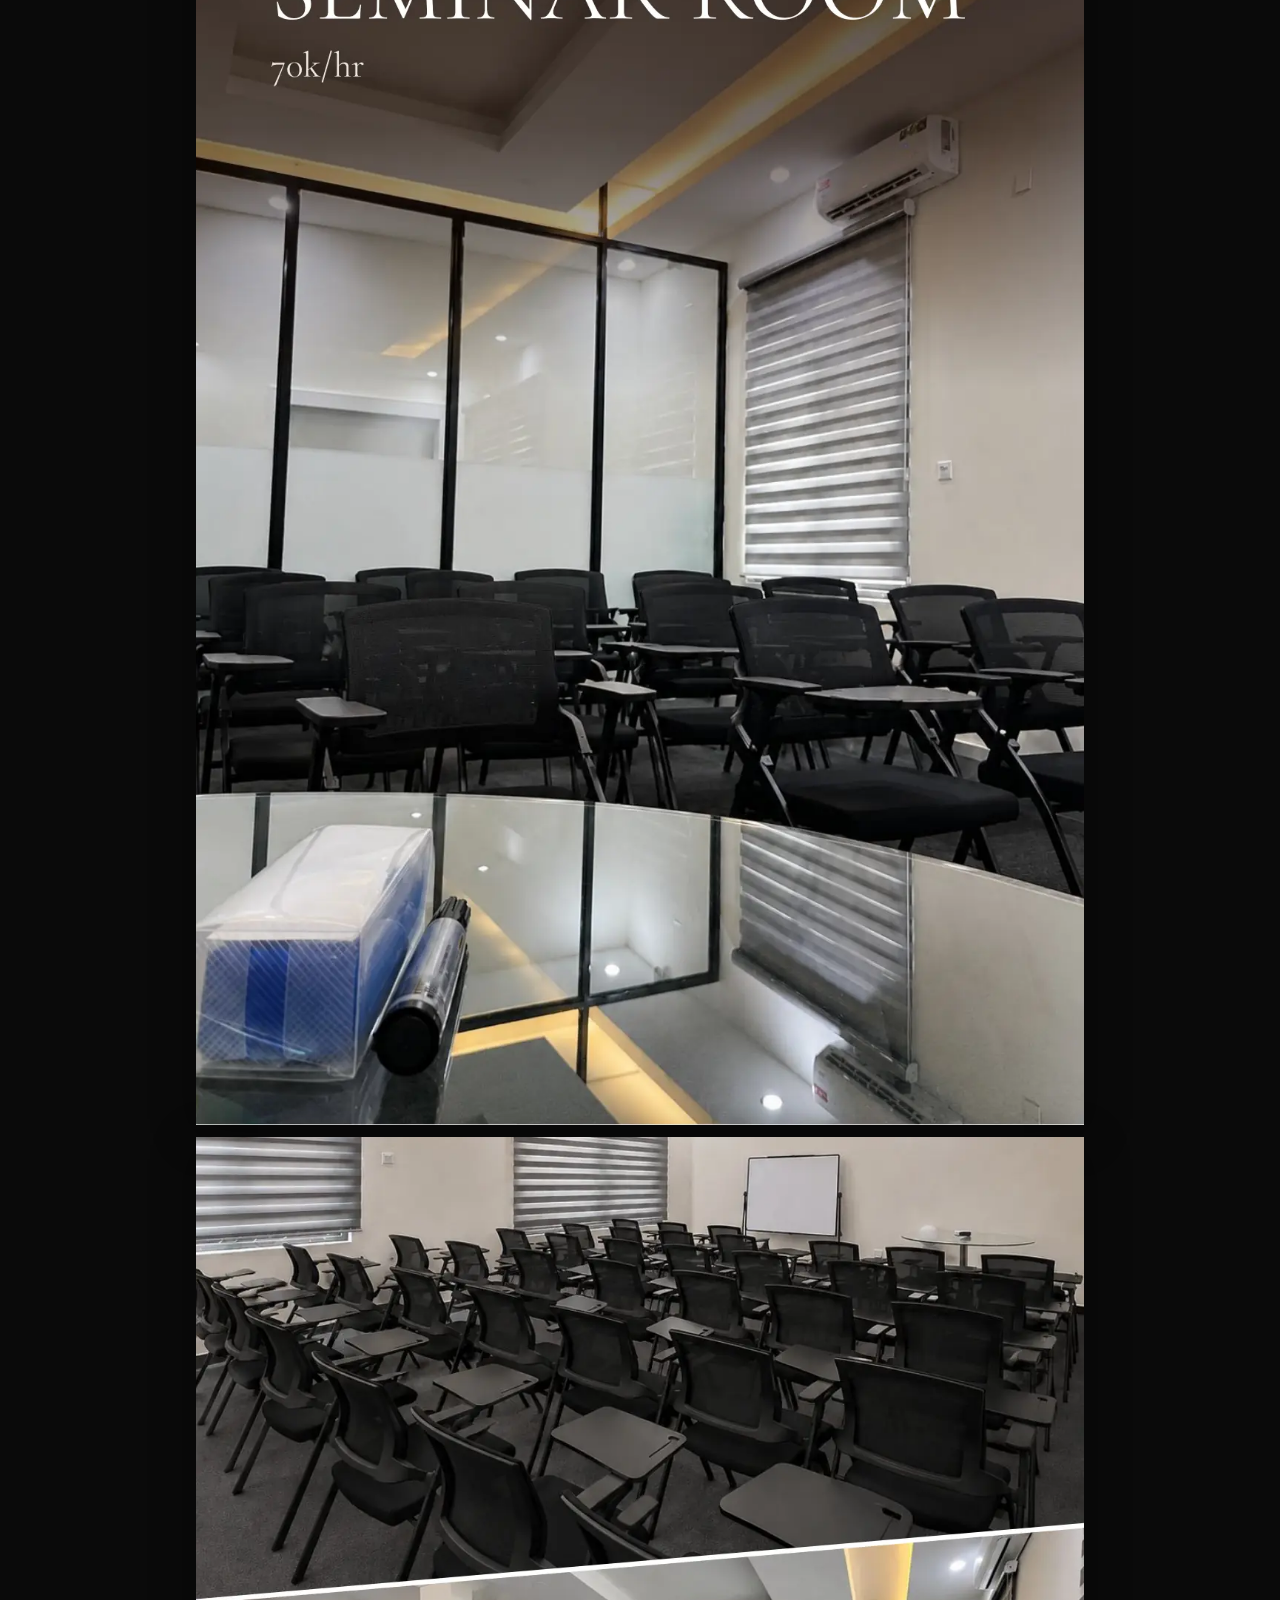
==== commit c693f3a0: "Update WhatsApp booking number: 0815 481 2657 → 0815 481 3203 User declared 0815 481 3203 (intl: 234" ====
--- a/rates/index.html
+++ b/rates/index.html
@@ -147,7 +147,7 @@
       <h2 class="h2">Ready when you are. <em>Same day.</em></h2>
       <p class="lede">No calendar slot-picking. Tap WhatsApp, tell us the date, we confirm within hours with a hold and quote.</p>
       <div class="btn-row">
-        <a class="btn primary" href="https://wa.me/2348154812657?text=Hi%20RMS%20%E2%80%94%20I%27d%20like%20to%20book%20a%20studio." target="_blank" rel="noopener noreferrer">
+        <a class="btn primary" href="https://wa.me/2348154813203?text=Hi%20RMS%20%E2%80%94%20I%27d%20like%20to%20book%20a%20studio." target="_blank" rel="noopener noreferrer">
           <svg width="14" height="14" viewBox="0 0 16 16" fill="currentColor" aria-hidden="true"><path d="M8 0a8 8 0 0 0-7.05 11.79L0 16l4.31-.93A8 8 0 1 0 8 0Zm4.7 11.34c-.2.56-1.16 1.07-1.6 1.13-.43.06-.96.08-1.55-.1a13.7 13.7 0 0 1-1.4-.5A11.18 11.18 0 0 1 3.96 7.7c-.32-.55-.56-1.34-.55-1.86 0-.53.27-.78.4-.89.13-.1.27-.13.36-.13.1 0 .2 0 .29.01.09 0 .22-.04.35.27.13.31.45 1.07.49 1.15.04.08.06.18.01.28-.05.1-.07.15-.15.24-.08.09-.16.2-.23.27-.08.07-.16.16-.07.31.09.16.4.66.85 1.07.59.52 1.08.69 1.24.77.16.07.25.06.34-.04.09-.1.4-.47.5-.62.1-.16.21-.13.35-.08.14.05.91.43 1.07.51.16.08.26.12.3.18.04.06.04.36-.16.71Z"/></svg>
           <span>WhatsApp to book</span>
         </a>
@@ -157,12 +157,12 @@
     </section>
 
     <footer class="footer">
-      © 2026 Related Motion Studio · <a href="../index.html">Home</a> · <a href="https://wa.me/2348154812657" target="_blank" rel="noopener noreferrer">+234 815 481 2657</a>
+      © 2026 Related Motion Studio · <a href="../index.html">Home</a> · <a href="https://wa.me/2348154813203" target="_blank" rel="noopener noreferrer">+234 815 481 3203</a>
     </footer>
 
   </div>
 
-  <a class="wa-float" href="https://wa.me/2348154812657?text=Hi%20RMS%20%E2%80%94%20I%27d%20like%20to%20book%20a%20studio." target="_blank" rel="noopener noreferrer" aria-label="WhatsApp Related Motion Studio">
+  <a class="wa-float" href="https://wa.me/2348154813203?text=Hi%20RMS%20%E2%80%94%20I%27d%20like%20to%20book%20a%20studio." target="_blank" rel="noopener noreferrer" aria-label="WhatsApp Related Motion Studio">
     <svg width="20" height="20" viewBox="0 0 16 16" fill="currentColor" aria-hidden="true"><path d="M8 0a8 8 0 0 0-7.05 11.79L0 16l4.31-.93A8 8 0 1 0 8 0Zm4.7 11.34c-.2.56-1.16 1.07-1.6 1.13-.43.06-.96.08-1.55-.1a13.7 13.7 0 0 1-1.4-.5A11.18 11.18 0 0 1 3.96 7.7c-.32-.55-.56-1.34-.55-1.86 0-.53.27-.78.4-.89.13-.1.27-.13.36-.13.1 0 .2 0 .29.01.09 0 .22-.04.35.27.13.31.45 1.07.49 1.15.04.08.06.18.01.28-.05.1-.07.15-.15.24-.08.09-.16.2-.23.27-.08.07-.16.16-.07.31.09.16.4.66.85 1.07.59.52 1.08.69 1.24.77.16.07.25.06.34-.04.09-.1.4-.47.5-.62.1-.16.21-.13.35-.08.14.05.91.43 1.07.51.16.08.26.12.3.18.04.06.04.36-.16.71Z"/></svg>
     <span class="lbl-full">Book on WhatsApp</span>
     <span class="lbl-short">Book</span>
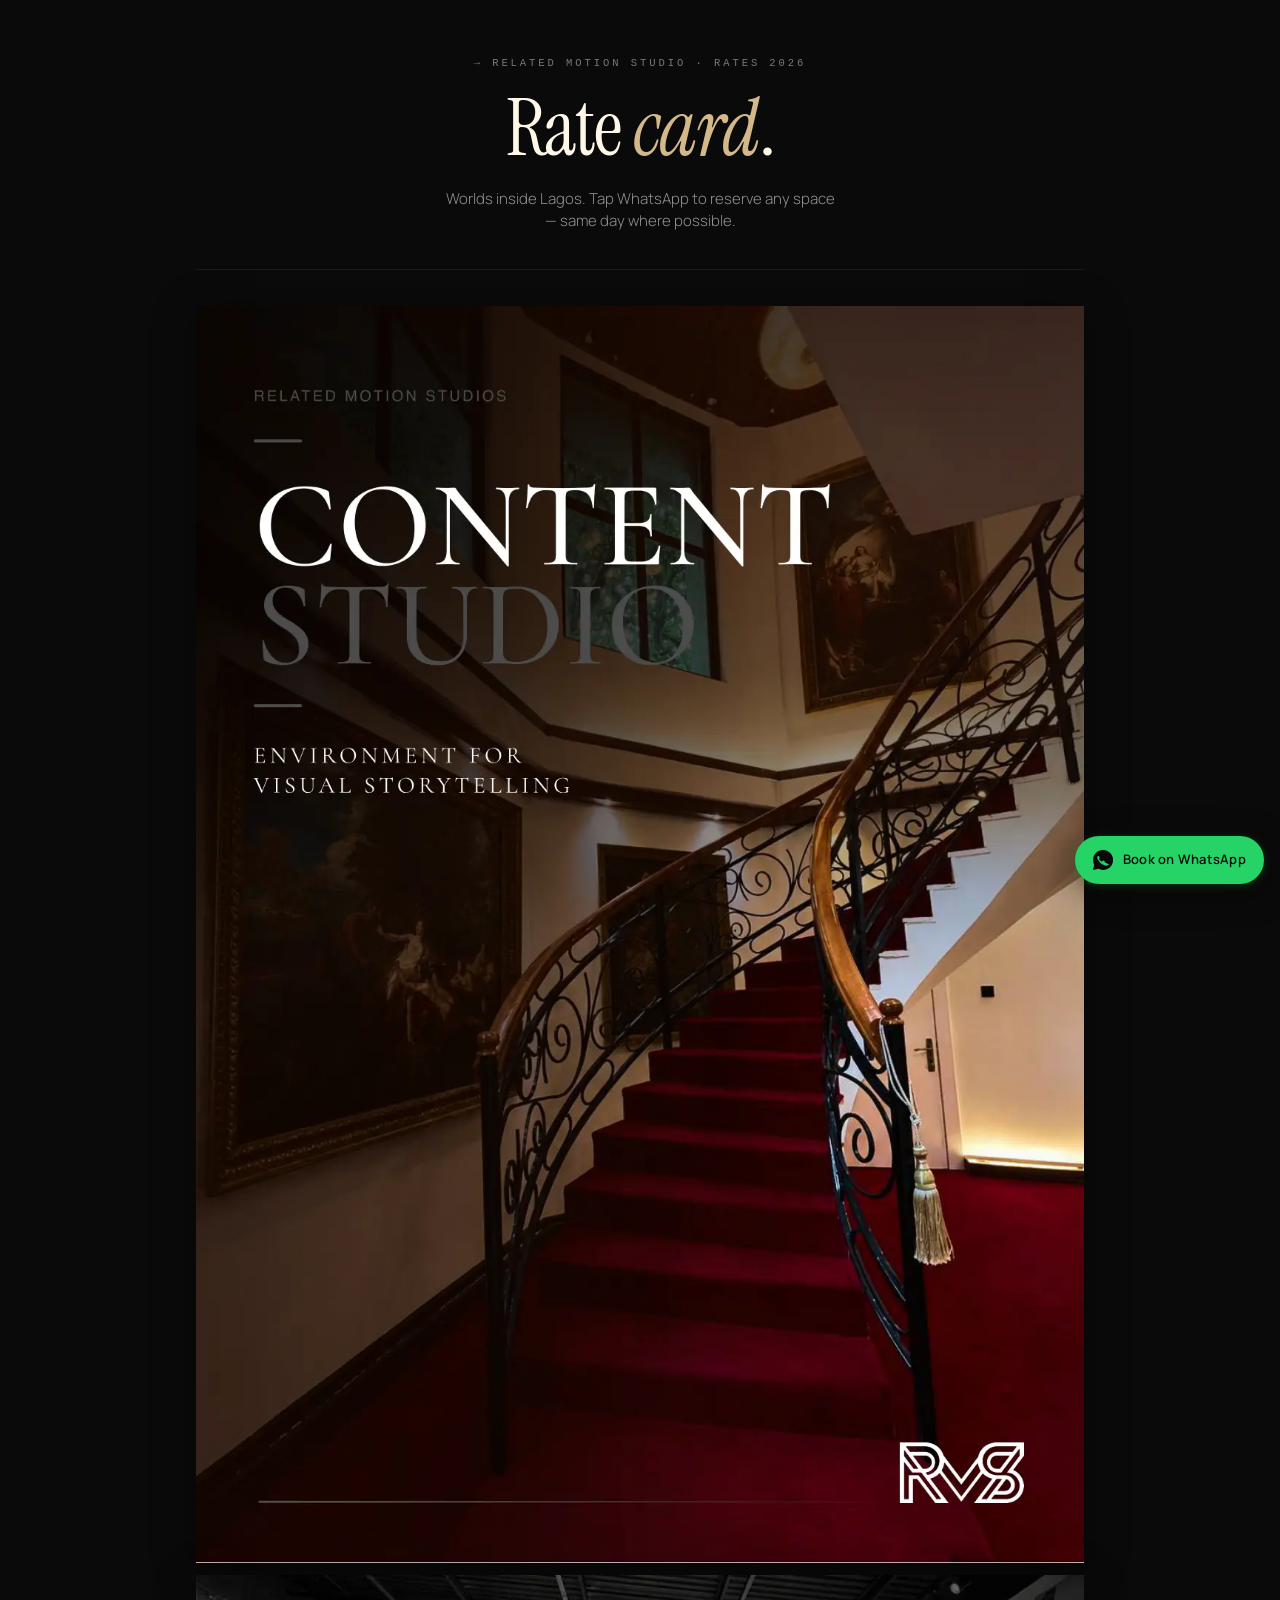
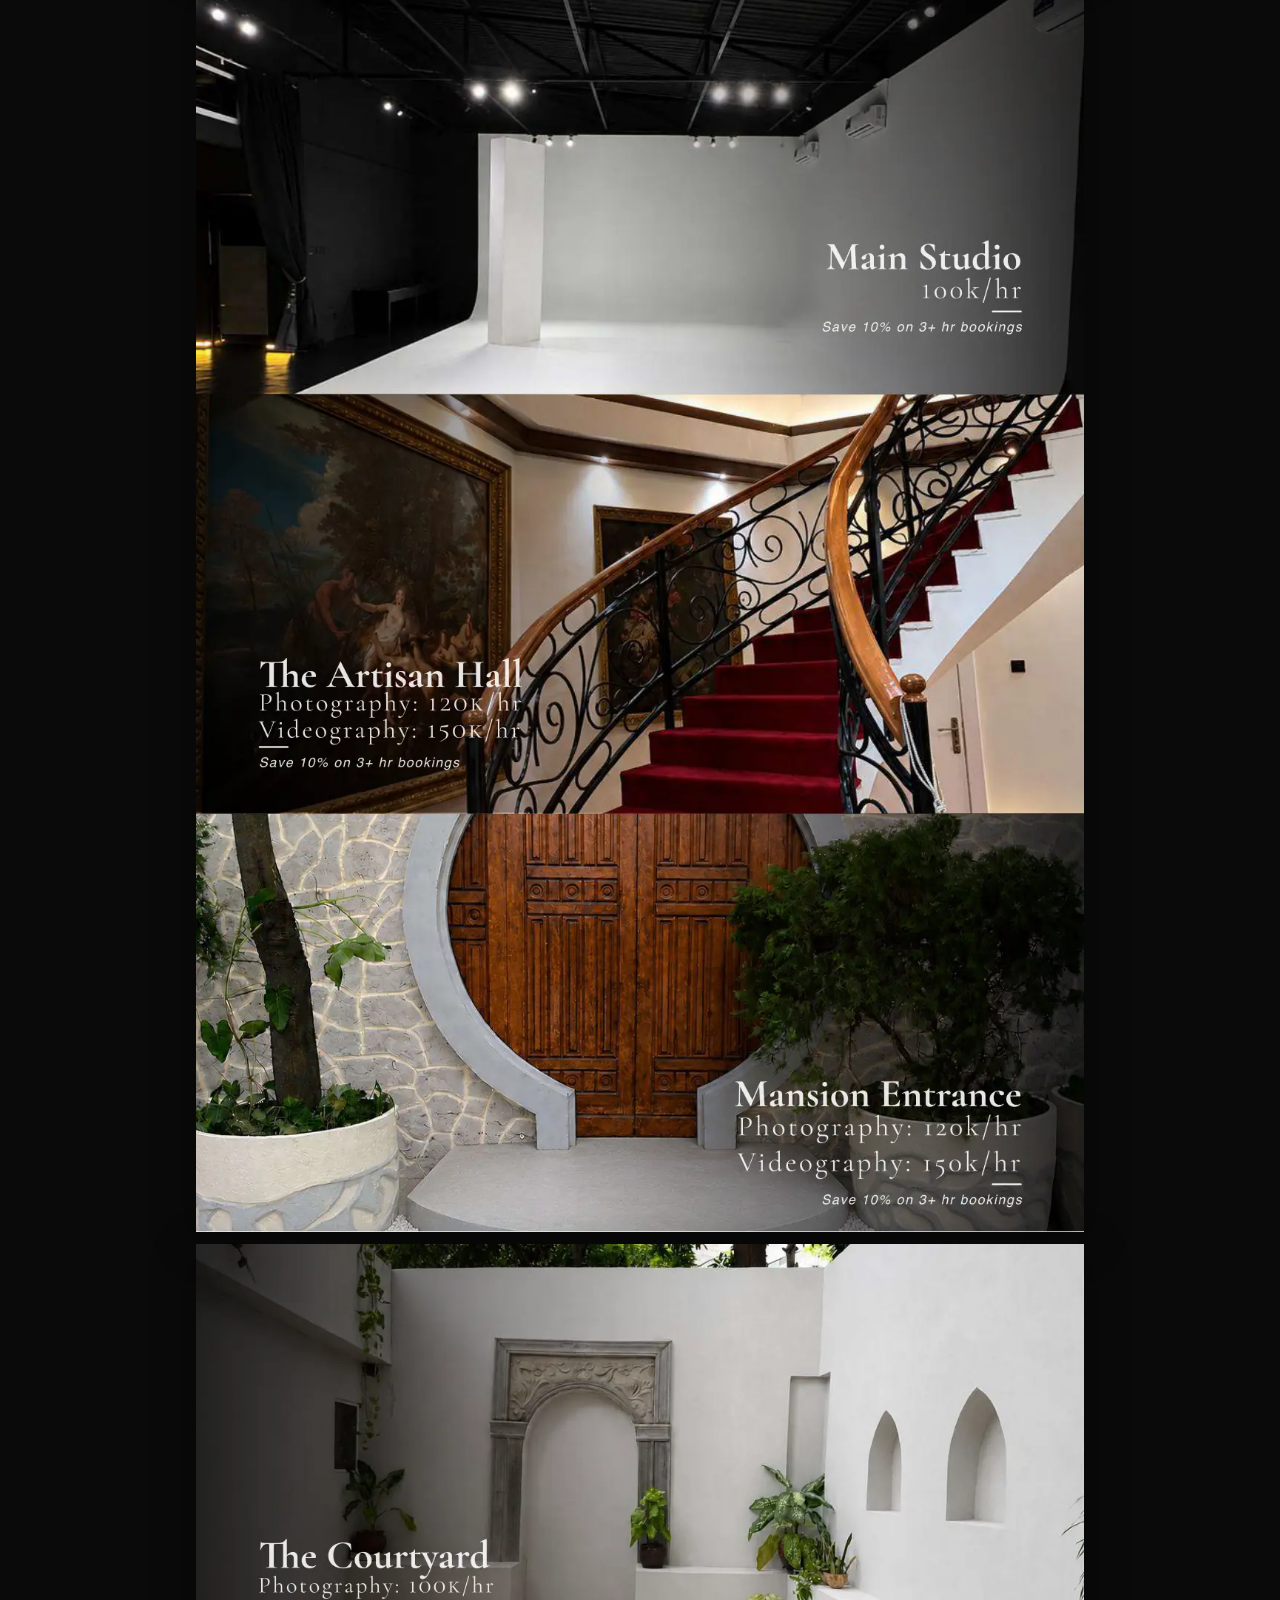
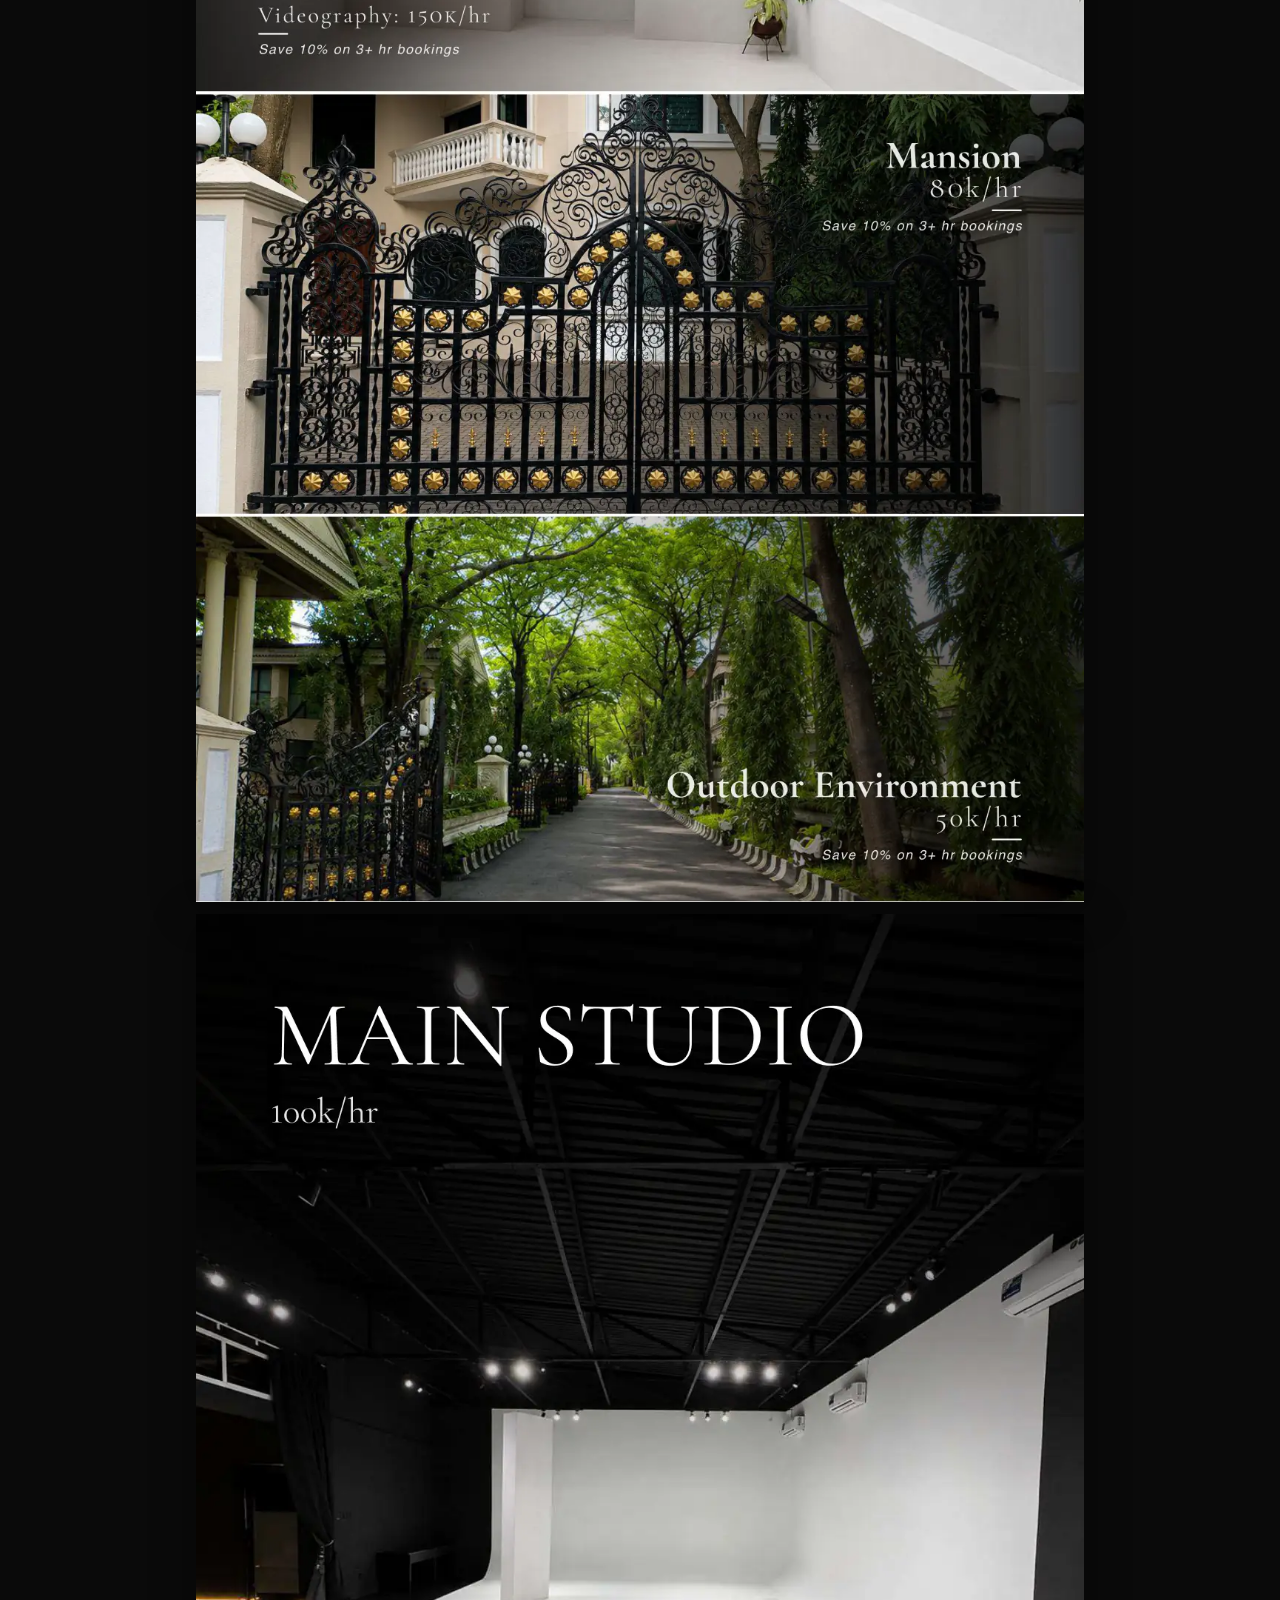
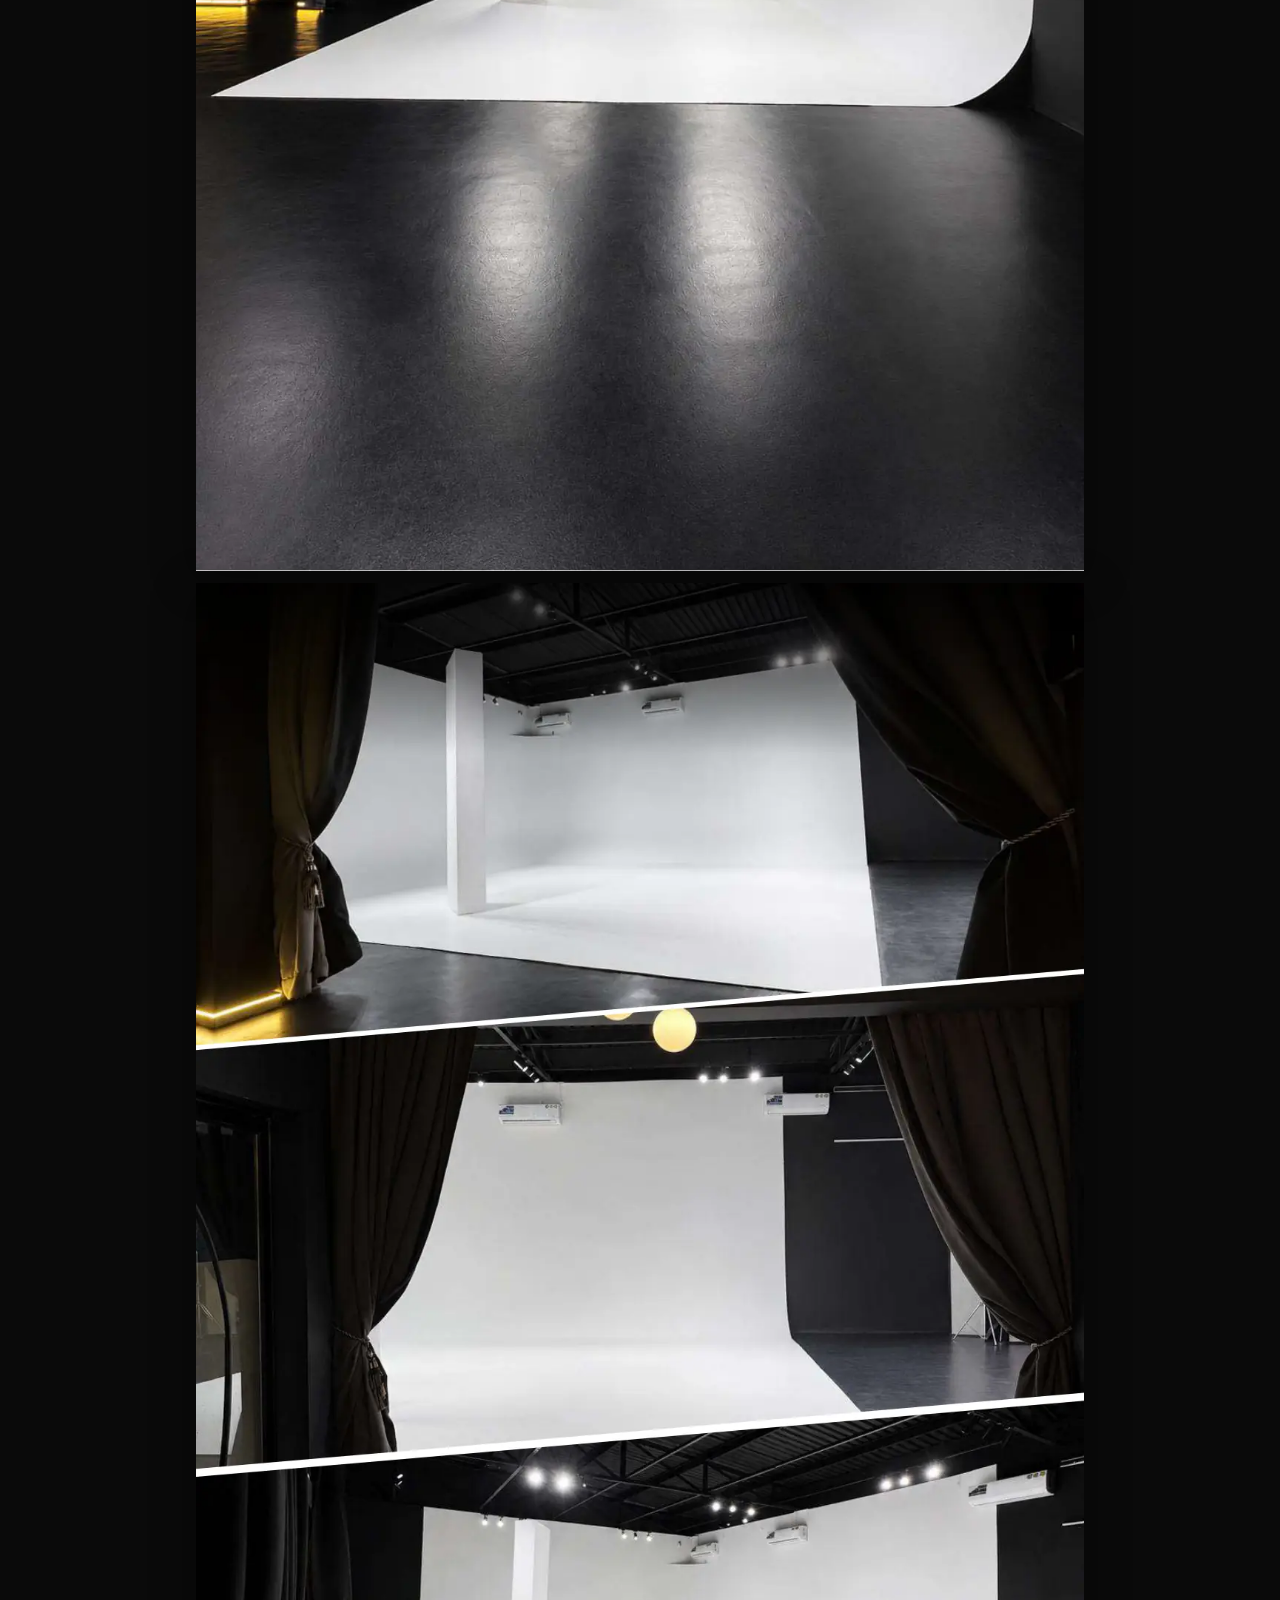
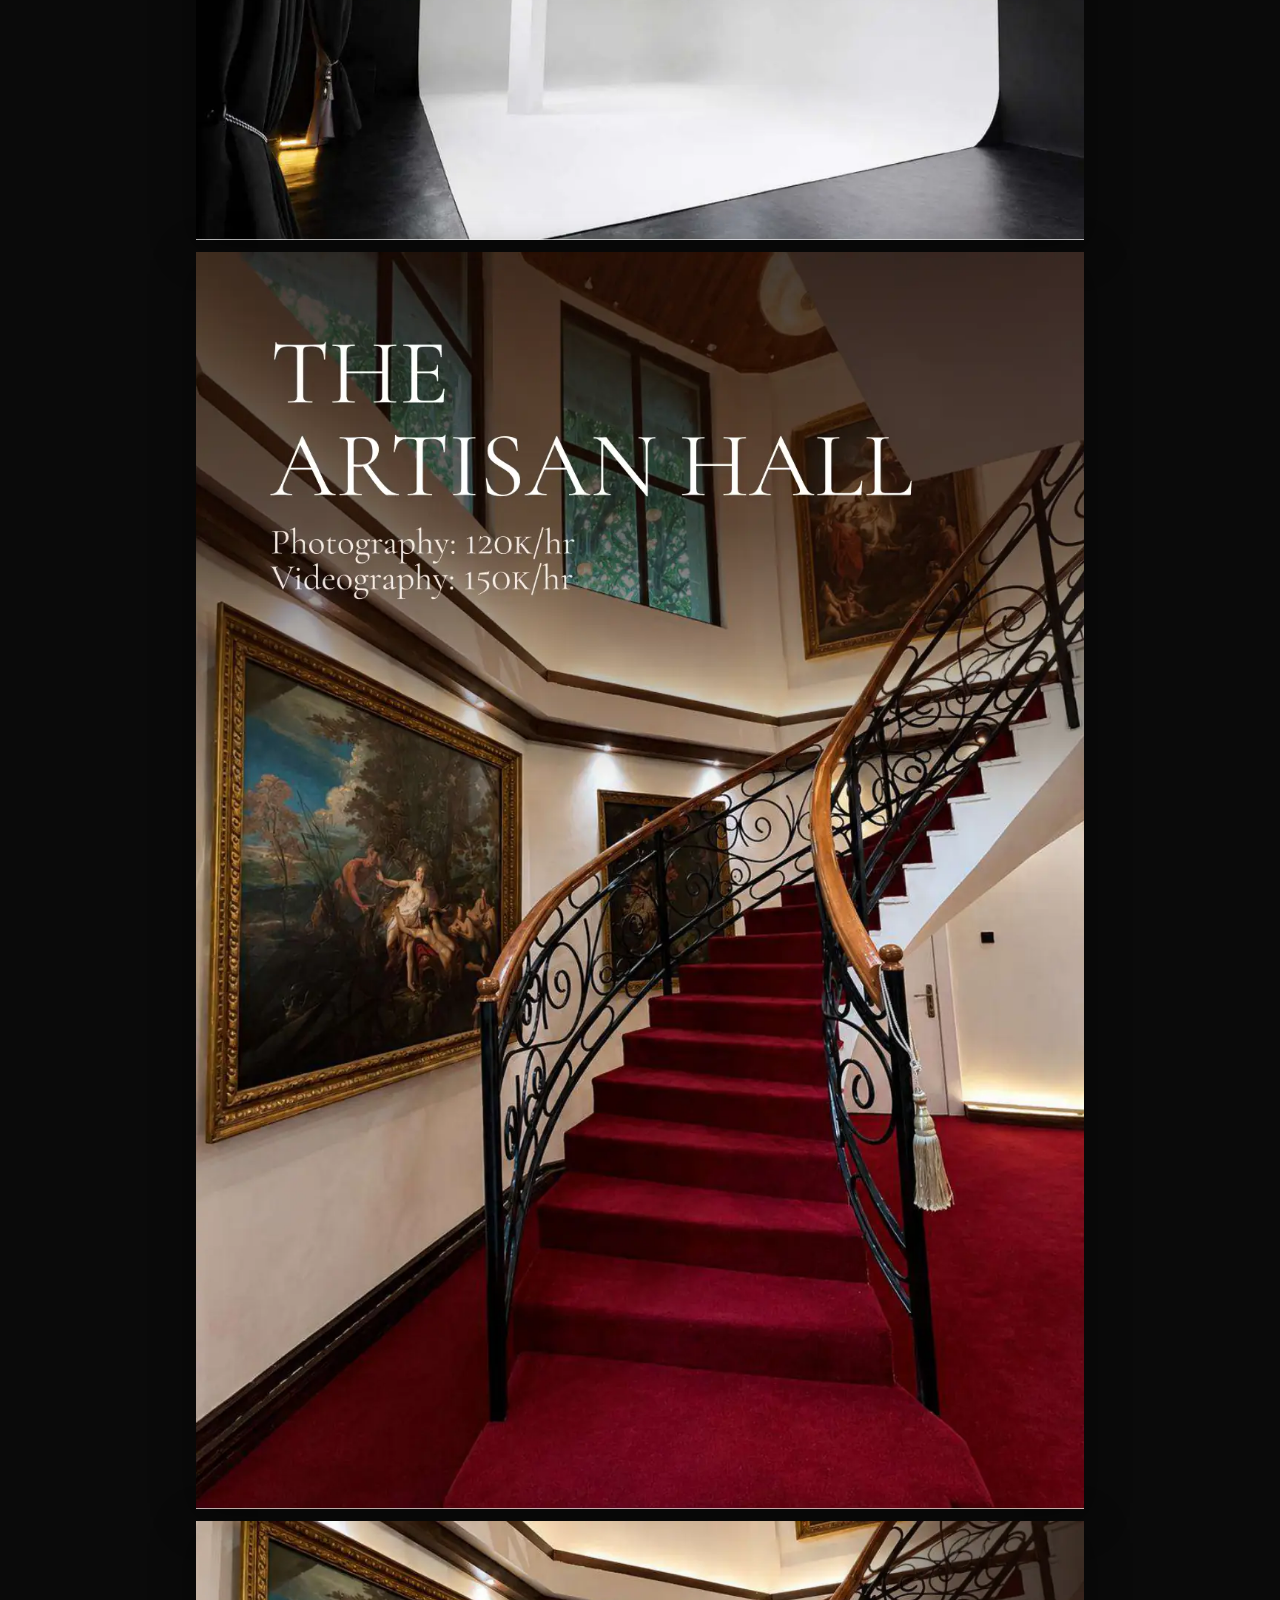
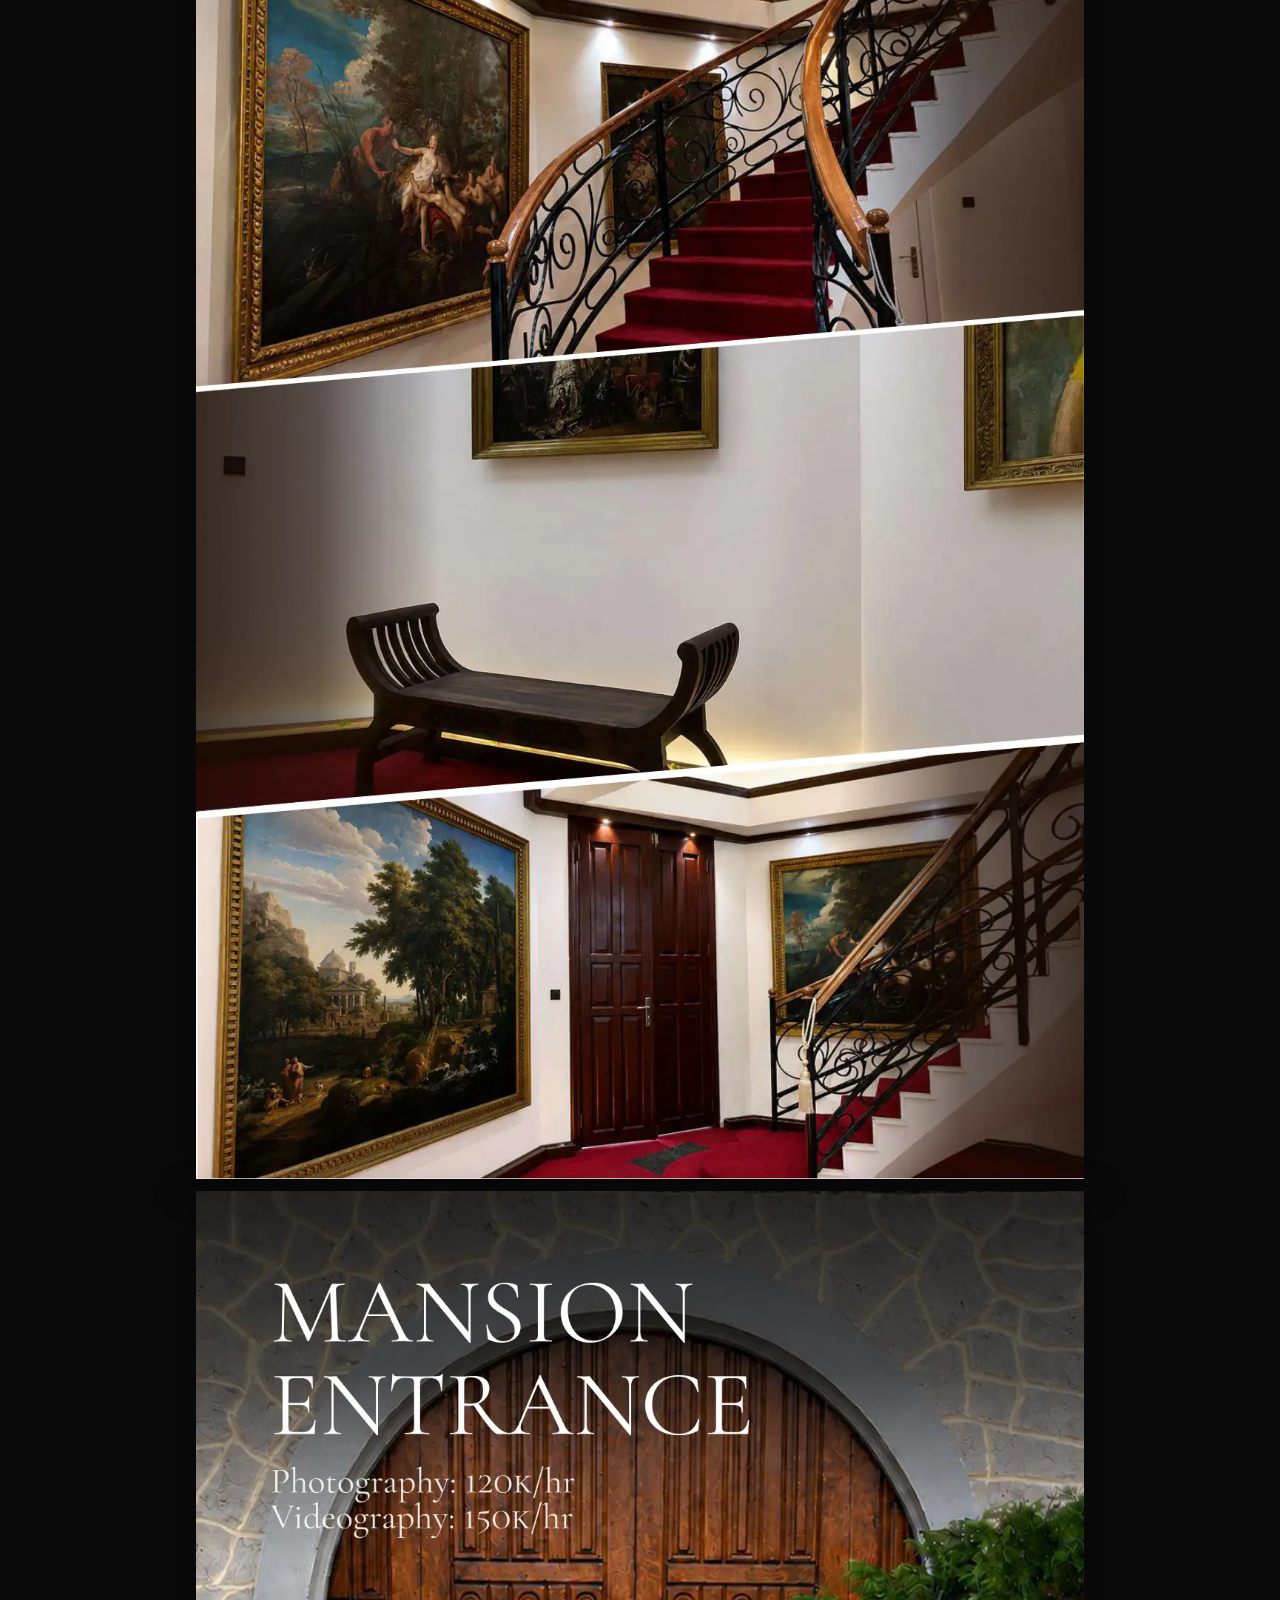
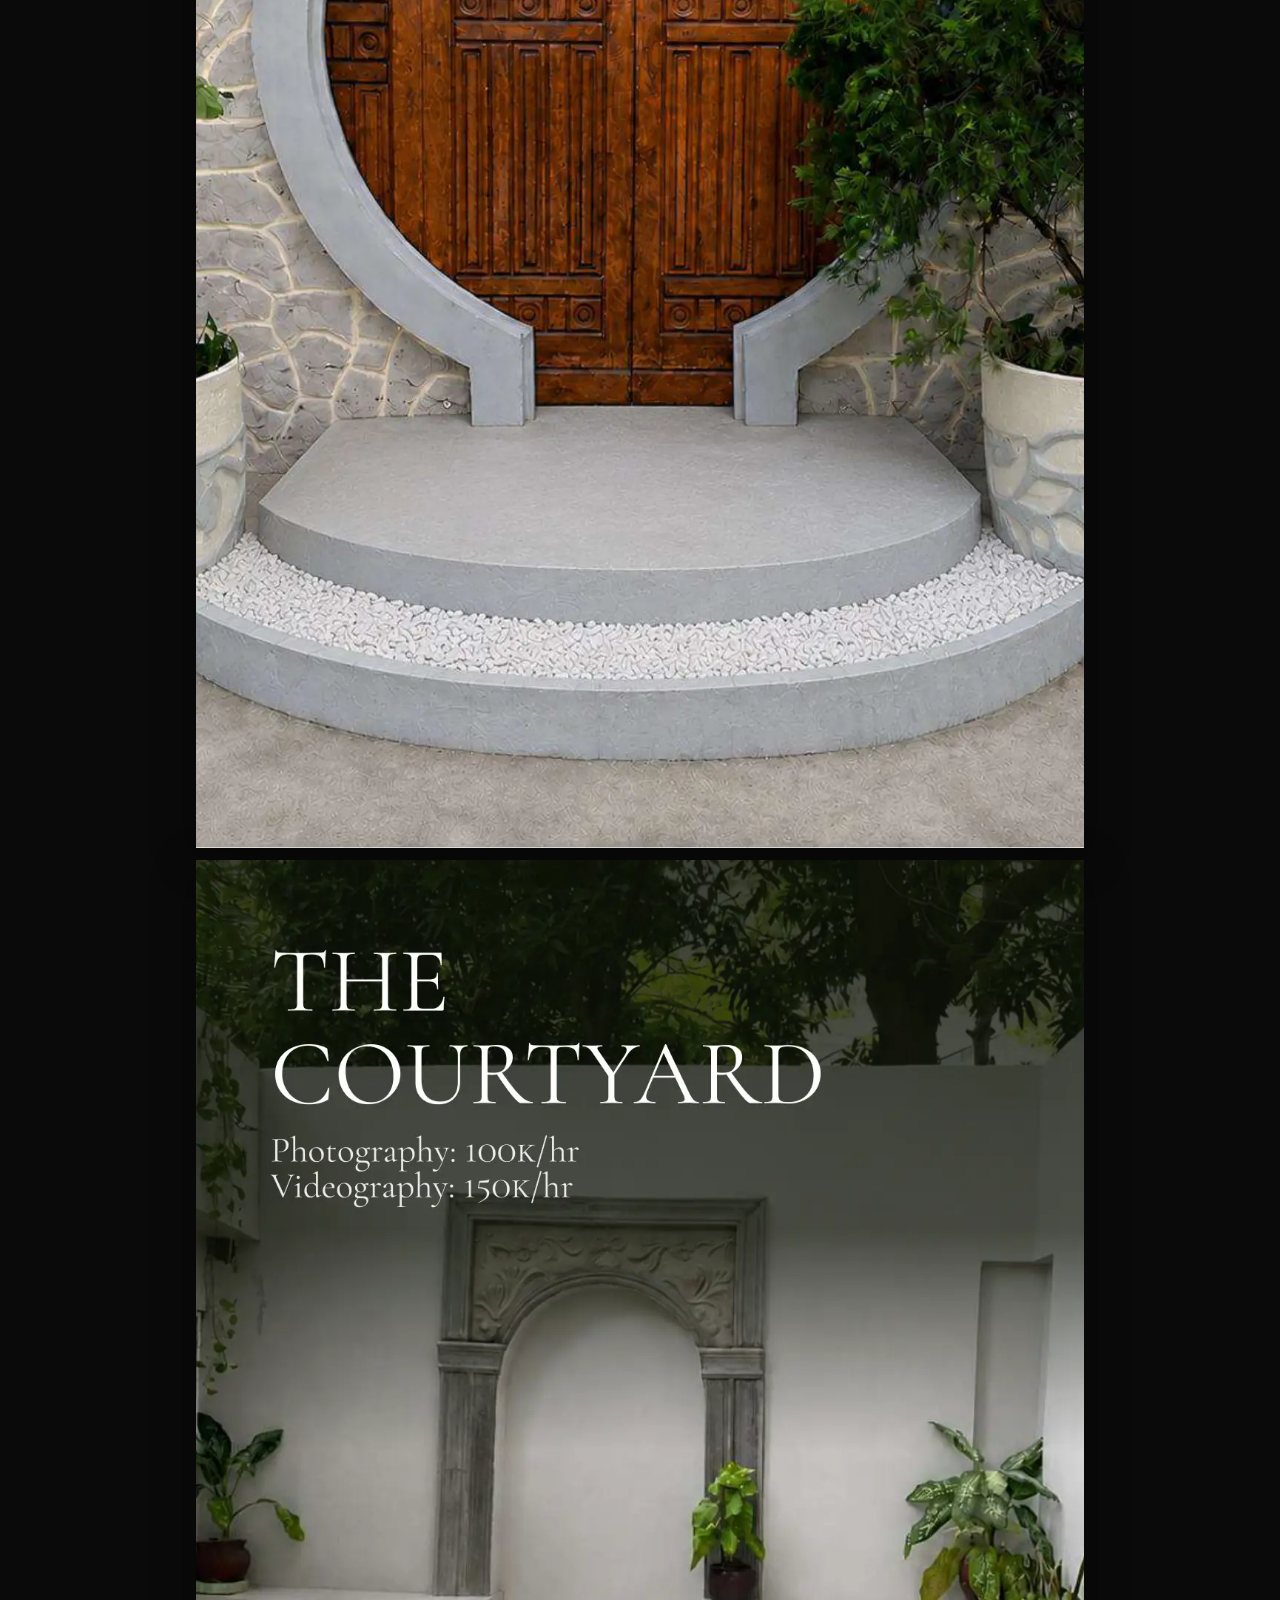
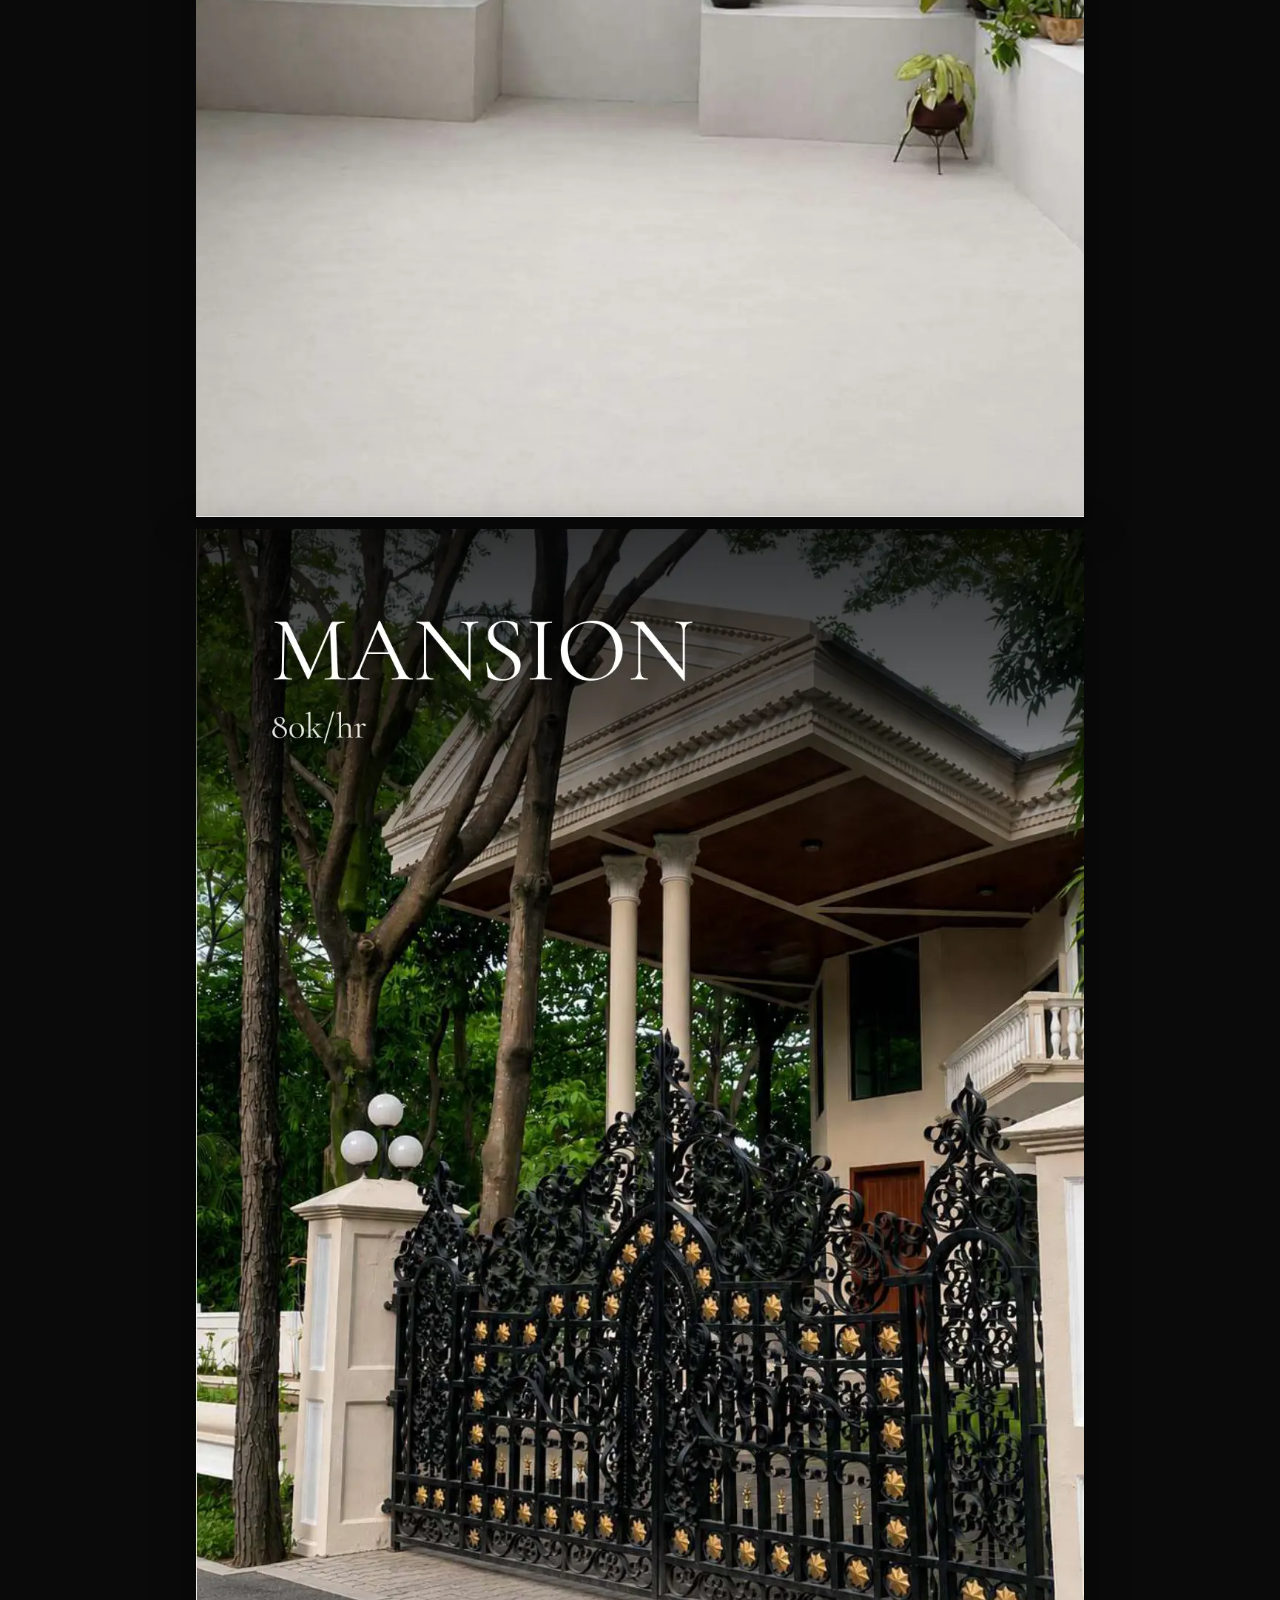
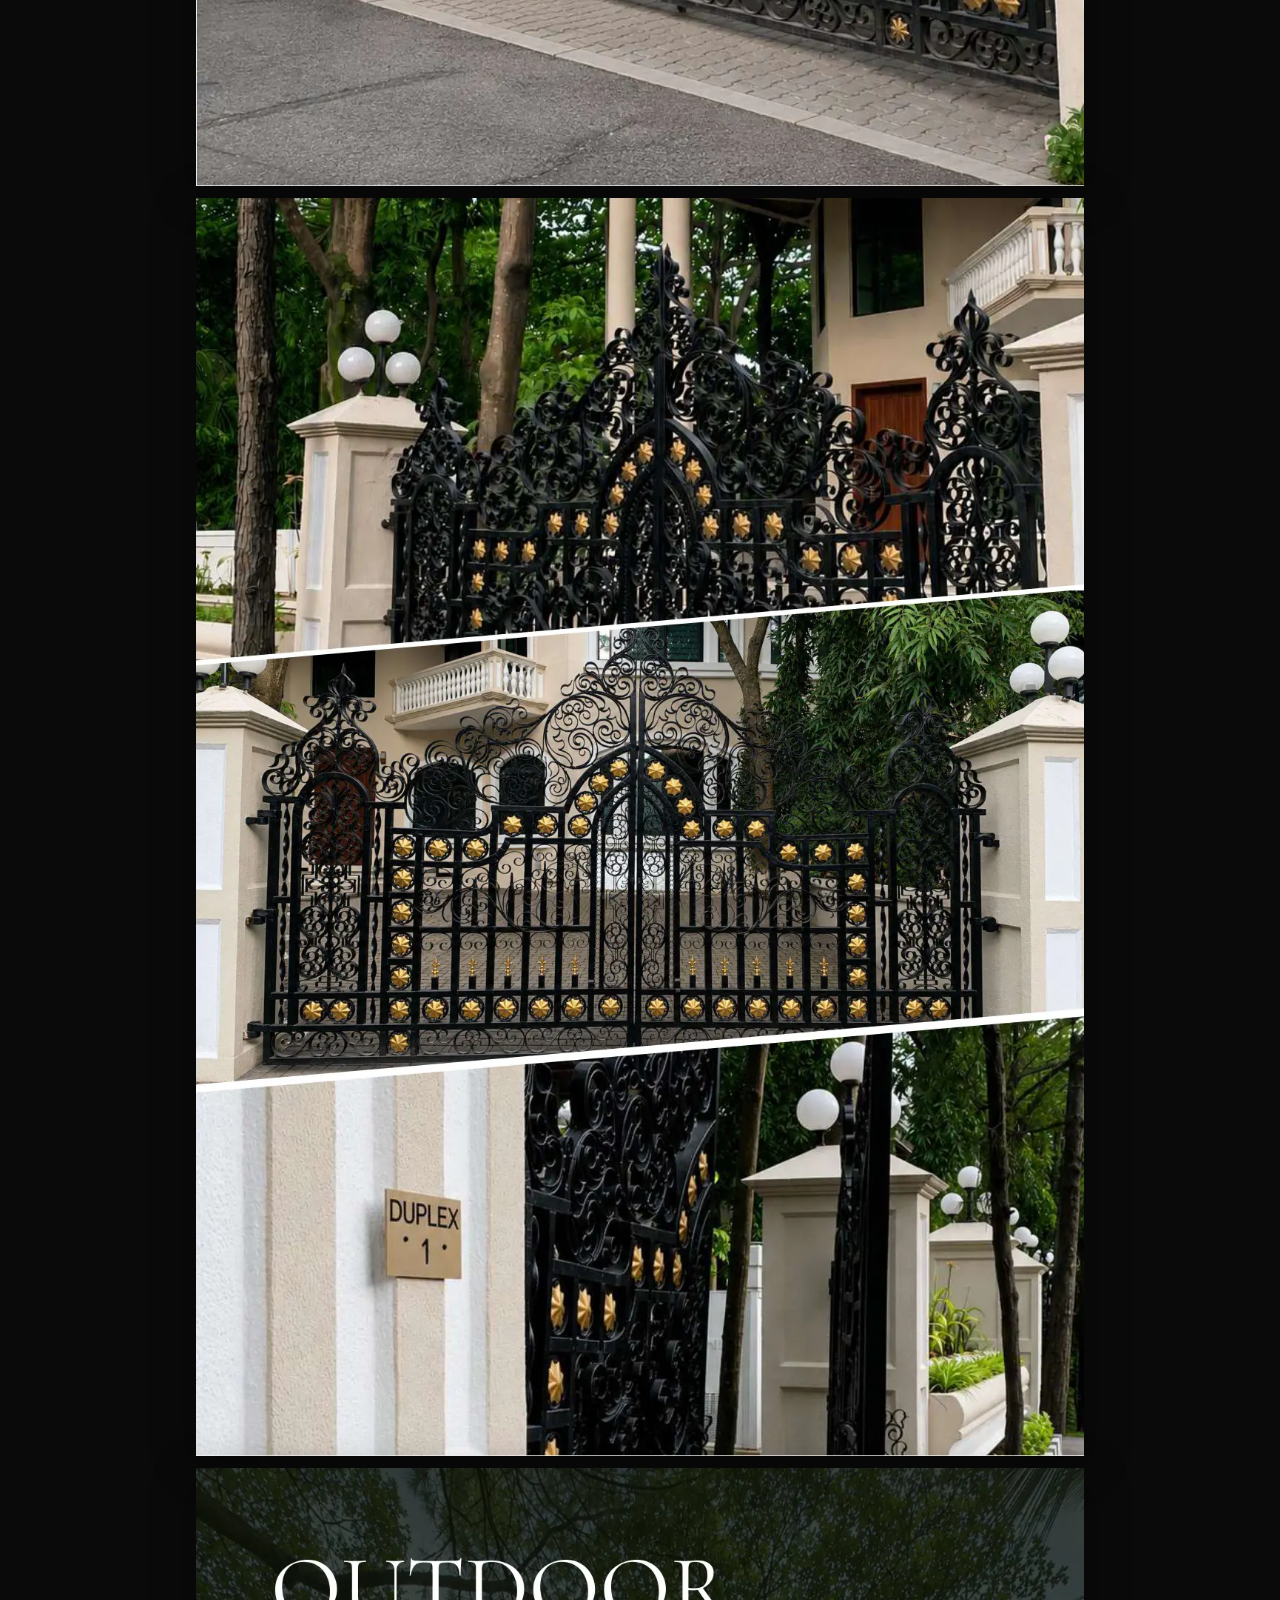
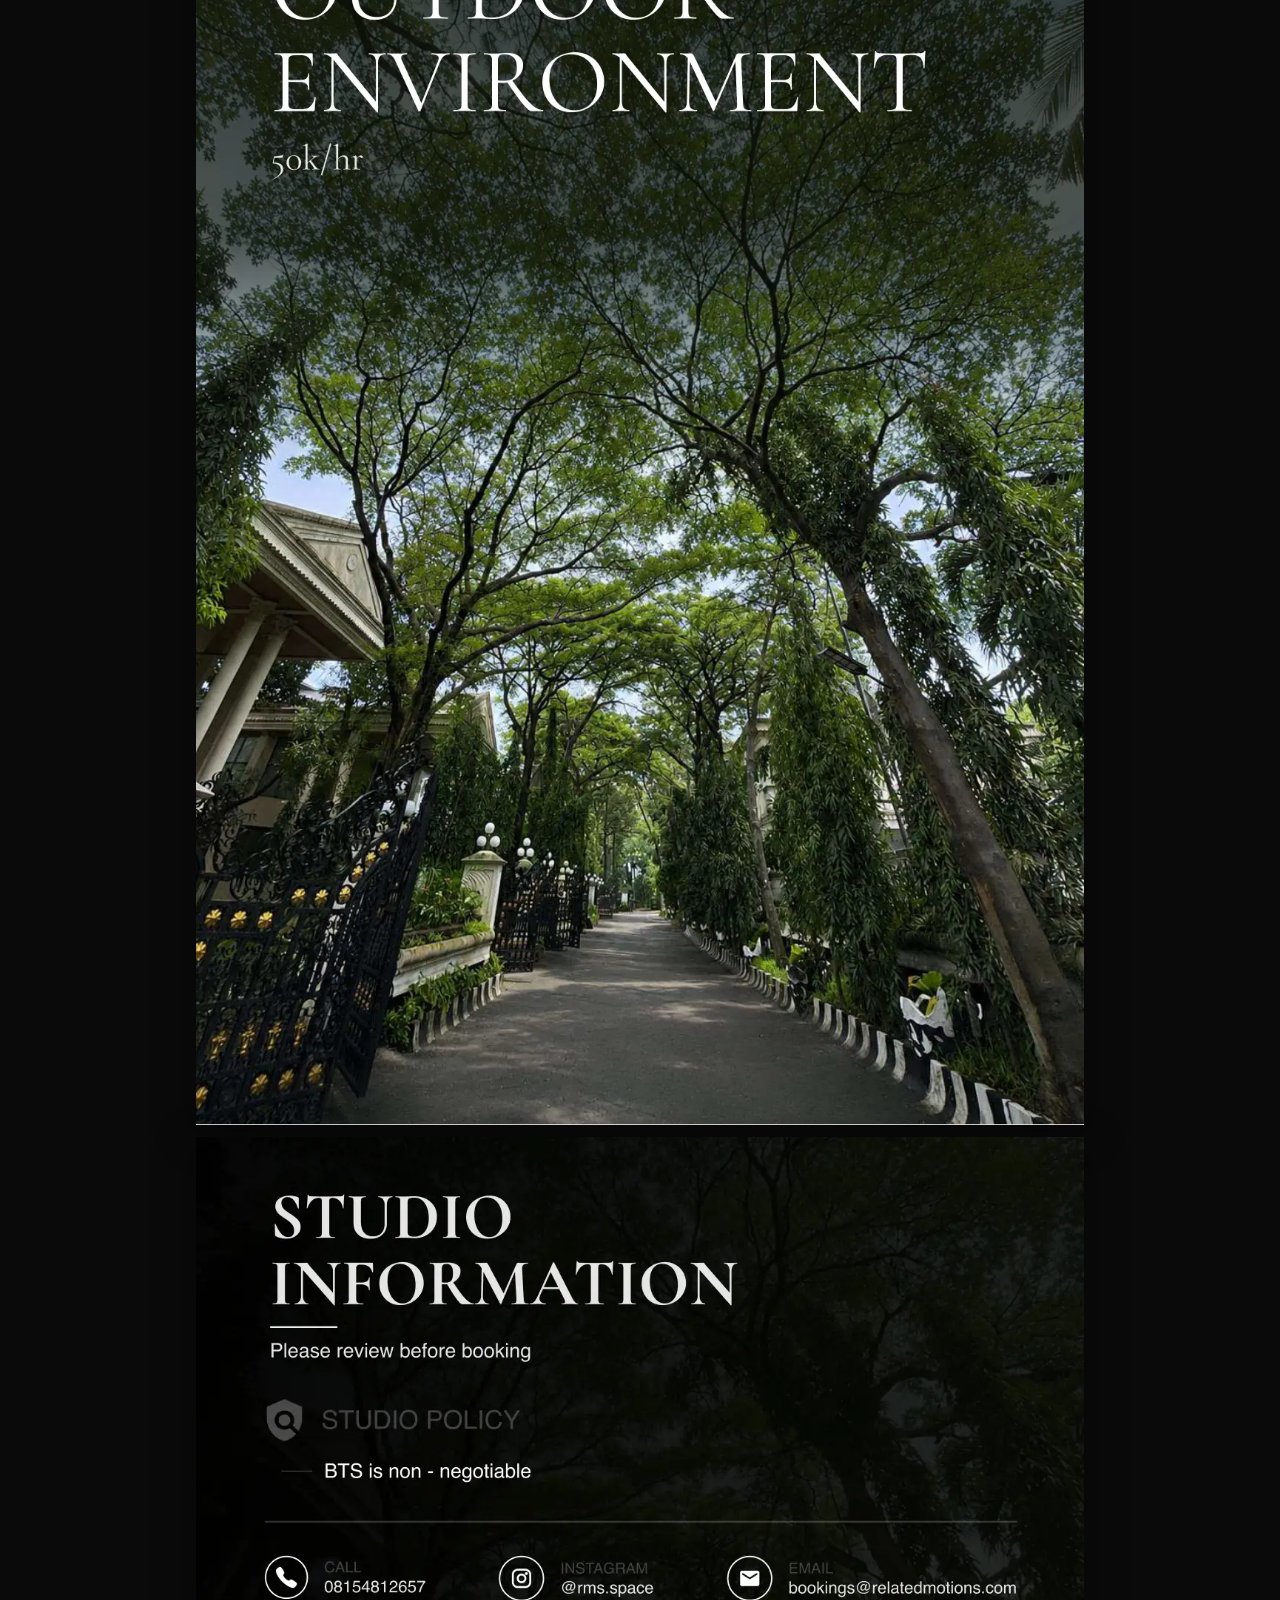
==== commit 7923abb1: "Swap in new rate card v3 (13 pages, 1.78 MB WebP total) New user-supplied rate card. Now 13 pages (w" ====
--- a/rates/index.html
+++ b/rates/index.html
@@ -138,9 +138,6 @@
       <img src="page-11.webp" alt="Seminar Room" loading="lazy" decoding="async" />
       <img src="page-12.webp" alt="Seminar Room detail" loading="lazy" decoding="async" />
       <img src="page-13.webp" alt="Outdoor Environment" loading="lazy" decoding="async" />
-      <img src="page-14.webp" alt="Outdoor Environment detail" loading="lazy" decoding="async" />
-      <img src="page-15.webp" alt="Rate card page 15" loading="lazy" decoding="async" />
-      <img src="page-16.webp" alt="Rate card page 16" loading="lazy" decoding="async" />
     </section>
 
     <section class="bottom-cta">
